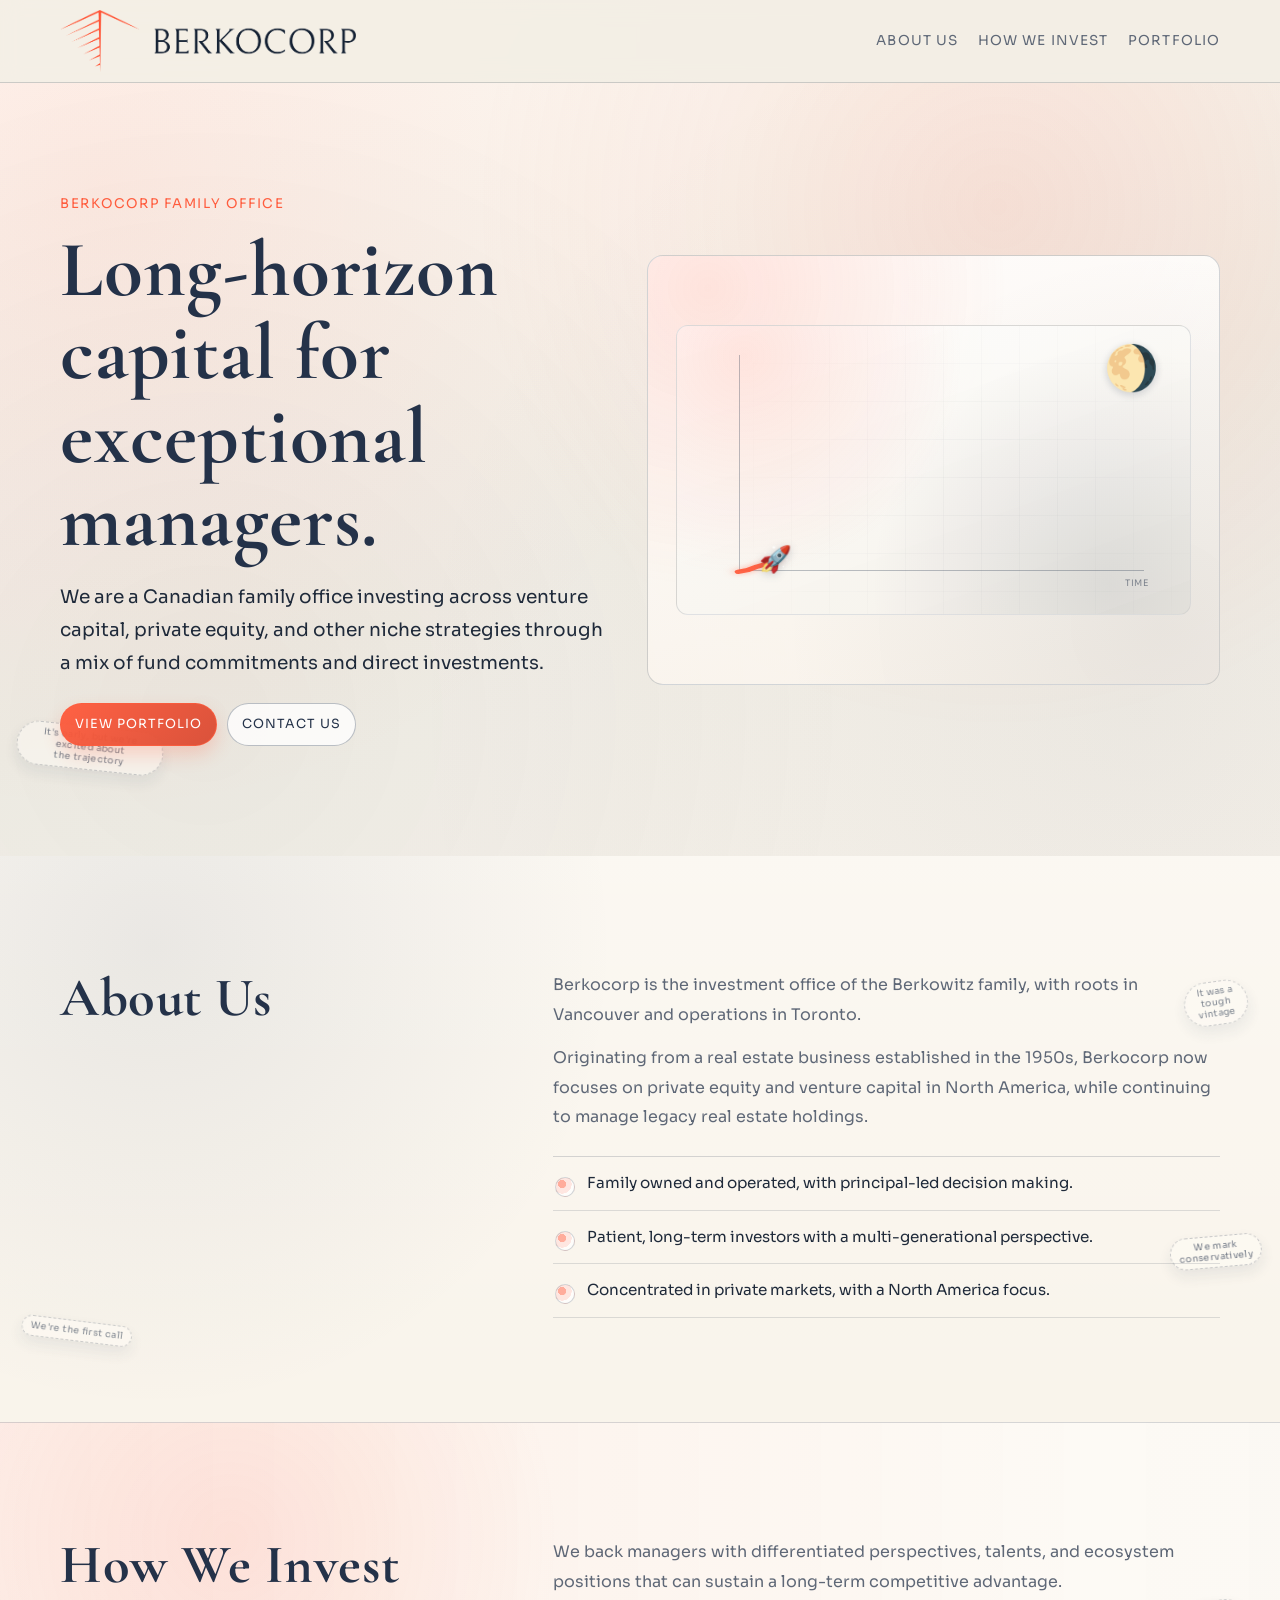
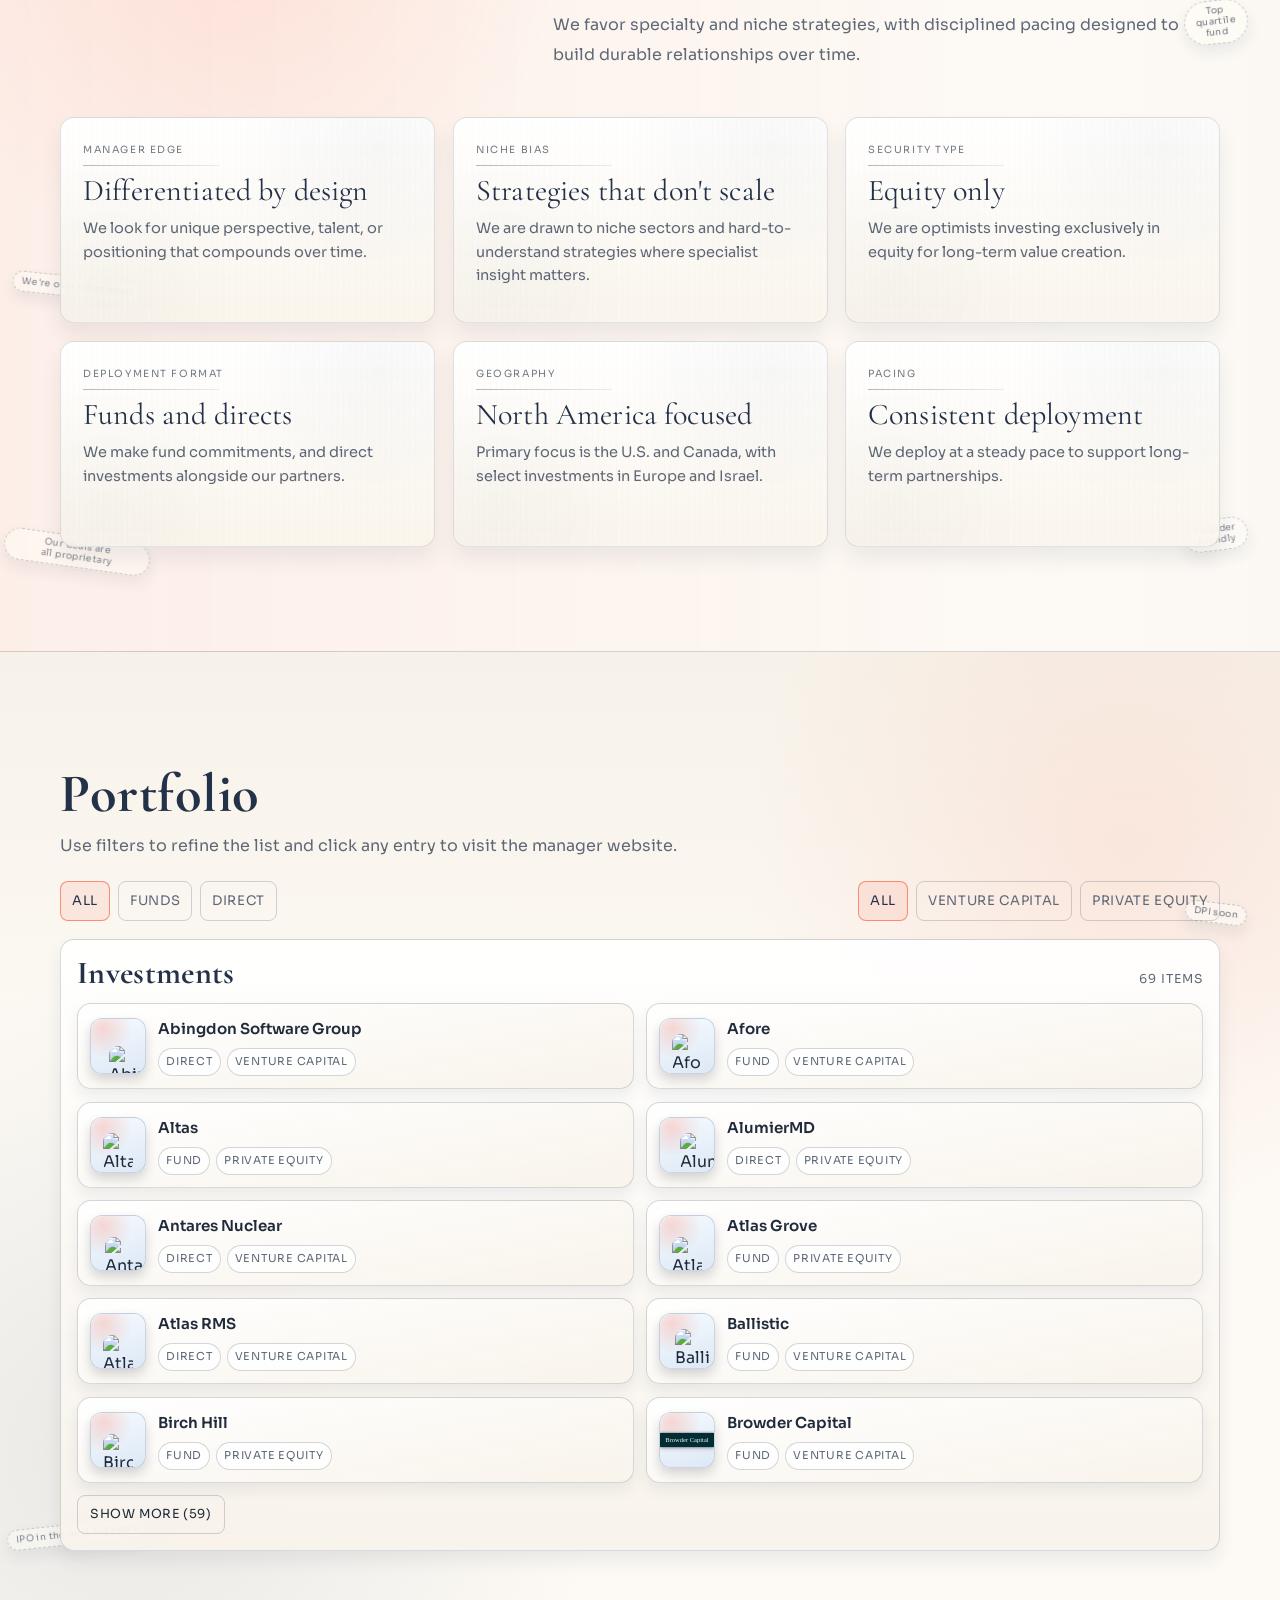
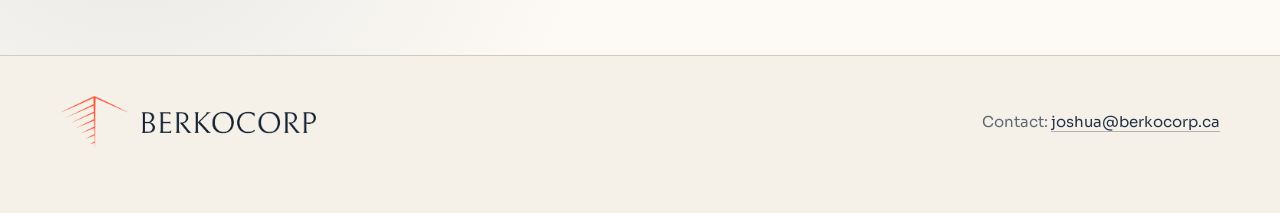
==== index.html @ c98a8b34 "Add files via upload" ====
<!doctype html>
<html lang="en">
  <head>
    <meta charset="UTF-8" />
    <meta name="viewport" content="width=device-width, initial-scale=1.0" />
    <title>Berkocorp | Family Office</title>
    <meta
      name="description"
      content="Berkocorp is a Canadian family office investing across venture capital, private equity, and other niche strategies through a mix of fund commitments and direct investments."
    />
    <link rel="icon" type="image/x-icon" href="./assets/brand/favicon.ico" />
    <link rel="shortcut icon" type="image/x-icon" href="./assets/brand/favicon.ico" />
    <link rel="preconnect" href="https://fonts.googleapis.com" />
    <link rel="preconnect" href="https://fonts.gstatic.com" crossorigin />
    <link
      href="https://fonts.googleapis.com/css2?family=Cormorant+Garamond:wght@500;600;700&family=Sora:wght@300;400;500;600&display=swap"
      rel="stylesheet"
    />
    <link rel="stylesheet" href="./styles.css?v=20260225d" />
  </head>
  <body>
    <header class="site-header">
      <div class="container nav-shell">
        <a class="header-logo-link" href="#top" aria-label="Berkocorp home">
          <img src="./assets/brand/transparent-logo-2.svg" alt="Berkocorp" class="header-logo" />
        </a>
        <nav class="site-nav" aria-label="Section navigation">
          <a href="#about">About Us</a>
          <a href="#invest">How We Invest</a>
          <a href="#portfolio">Portfolio</a>
        </nav>
      </div>
    </header>

    <main id="top">
      <section class="hero section-observe has-hover-labels">
        <div class="hero-background"></div>
        <div class="hover-label-cloud cloud-hero" aria-hidden="true">
          <span class="hover-label mobile-hide" style="--hl-x: 7%; --hl-y: 86%; --hl-r: 6deg; --hl-delay: -2.2s; --hl-dx: -6px; --hl-dy: 5px; --hl-dur: 9.7s; --hl-o: 0.84;">
            It's early, but we're excited about the trajectory
          </span>
        </div>
        <div class="container hero-layout">
          <div class="hero-copy">
            <p class="eyebrow">Berkocorp Family Office</p>
            <h1><span class="no-wrap">Long-horizon</span> capital for exceptional managers.</h1>
            <p class="hero-text">
              We are a Canadian family office investing across venture capital, private equity, and other niche
              strategies through a mix of fund commitments and direct investments.
            </p>
            <div class="hero-actions" aria-label="Primary actions">
              <a class="hero-action action-primary" href="#portfolio">View Portfolio</a>
              <a class="hero-action action-secondary" href="mailto:joshua@berkocorp.ca">Contact Us</a>
            </div>
          </div>
          <div class="hero-logo-frame" aria-hidden="true">
            <div class="moonshot-chart">
              <span class="chart-grid"></span>
              <span class="chart-axis axis-x"></span>
              <span class="chart-axis axis-y"></span>
              <span class="chart-axis-label axis-label-x">Time</span>
              <span class="chart-moon"></span>
              <svg class="chart-svg" viewBox="0 0 100 100" preserveAspectRatio="none">
                <polyline class="chart-polyline" points="12,85 52,58 82,26"></polyline>
              </svg>
              <span class="chart-rocket"></span>
            </div>
          </div>
        </div>
      </section>

      <section id="about" class="section-observe section-light has-hover-labels">
        <div class="hover-label-cloud cloud-about" aria-hidden="true">
          <span class="hover-label mobile-hide" style="--hl-x: 95%; --hl-y: 26%; --hl-r: -8deg; --hl-delay: -1.2s; --hl-dx: 7px; --hl-dy: -3px; --hl-dur: 10.9s; --hl-o: 0.82;">
            It was a tough vintage
          </span>
          <span class="hover-label is-accent" style="--hl-x: 95%; --hl-y: 70%; --hl-r: -5deg; --hl-delay: -2.8s; --hl-dx: -5px; --hl-dy: 6px; --hl-dur: 9.9s; --hl-o: 0.9;">
            We mark conservatively
          </span>
          <span class="hover-label mobile-hide" style="--hl-x: 6%; --hl-y: 84%; --hl-r: 7deg; --hl-delay: -1.9s; --hl-dx: 6px; --hl-dy: 5px; --hl-dur: 11.6s; --hl-o: 0.8;">
            We're the first call
          </span>
        </div>
        <div class="container section-grid">
          <h2>About Us</h2>
          <div class="section-copy">
            <p>
              Berkocorp is the investment office of the Berkowitz family, with roots in Vancouver and operations in
              Toronto.
            </p>
            <p>
              Originating from a real estate business established in the 1950s, Berkocorp now focuses on private
              equity and venture capital in North America, while continuing to manage legacy real estate holdings.
            </p>
            <ul class="about-highlights" aria-label="Berkocorp background highlights">
              <li>Family owned and operated, with principal-led decision making.</li>
              <li>Patient, long-term investors with a multi-generational perspective.</li>
              <li>Concentrated in private markets, with a North America focus.</li>
            </ul>
          </div>
        </div>
      </section>

      <section id="invest" class="section-observe section-band has-hover-labels">
        <div class="hover-label-cloud cloud-invest" aria-hidden="true">
          <span class="hover-label is-accent" style="--hl-x: 95%; --hl-y: 24%; --hl-r: -6deg; --hl-delay: -0.9s; --hl-dx: 4px; --hl-dy: -5px; --hl-dur: 10.3s; --hl-o: 0.9;">
            Top quartile fund
          </span>
          <span class="hover-label" style="--hl-x: 6%; --hl-y: 56%; --hl-r: 6deg; --hl-delay: -2.4s; --hl-dx: -8px; --hl-dy: 4px; --hl-dur: 9.4s; --hl-o: 0.83;">
            We're oversubscribed
          </span>
          <span class="hover-label mobile-hide" style="--hl-x: 95%; --hl-y: 86%; --hl-r: -7deg; --hl-delay: -1.4s; --hl-dx: 7px; --hl-dy: -4px; --hl-dur: 11.8s; --hl-o: 0.81;">
            Founder friendly
          </span>
          <span class="hover-label mobile-hide" style="--hl-x: 6%; --hl-y: 88%; --hl-r: 8deg; --hl-delay: -3.1s; --hl-dx: -6px; --hl-dy: 6px; --hl-dur: 10.8s; --hl-o: 0.79;">
            Our deals are all proprietary
          </span>
        </div>
        <div class="container section-grid">
          <h2>How We Invest</h2>
          <div class="section-copy">
            <p>
              We back managers with differentiated perspectives, talents, and ecosystem positions that can sustain a
              long-term competitive advantage.
            </p>
            <p>
              We favor specialty and niche strategies, with disciplined pacing designed to build durable
              relationships over time.
            </p>
          </div>
        </div>

        <div class="container invest-grid" aria-label="How we invest details">
          <article class="invest-card">
            <p class="item-label">Manager Edge</p>
            <p class="item-value">Differentiated by design</p>
            <p>We look for unique perspective, talent, or positioning that compounds over time.</p>
          </article>
          <article class="invest-card">
            <p class="item-label">Niche Bias</p>
            <p class="item-value">Strategies that don't scale</p>
            <p>We are drawn to niche sectors and hard-to-understand strategies where specialist insight matters.</p>
          </article>
          <article class="invest-card">
            <p class="item-label">Security Type</p>
            <p class="item-value">Equity only</p>
            <p>We are optimists investing exclusively in equity for long-term value creation.</p>
          </article>
          <article class="invest-card">
            <p class="item-label">Deployment Format</p>
            <p class="item-value">Funds and directs</p>
            <p>We make fund commitments, and direct investments alongside our partners.</p>
          </article>
          <article class="invest-card">
            <p class="item-label">Geography</p>
            <p class="item-value">North America focused</p>
            <p>Primary focus is the U.S. and Canada, with select investments in Europe and Israel.</p>
          </article>
          <article class="invest-card">
            <p class="item-label">Pacing</p>
            <p class="item-value">Consistent deployment</p>
            <p>We deploy at a steady pace to support long-term partnerships.</p>
          </article>
        </div>
      </section>

      <section id="portfolio" class="section-observe section-light has-hover-labels">
        <div class="hover-label-cloud cloud-portfolio" aria-hidden="true">
          <span class="hover-label is-accent" style="--hl-x: 95%; --hl-y: 26%; --hl-r: 7deg; --hl-delay: -1.7s; --hl-dx: -7px; --hl-dy: 3px; --hl-dur: 9.8s; --hl-o: 0.91;">
            DPI soon
          </span>
          <span class="hover-label mobile-hide" style="--hl-x: 6%; --hl-y: 88%; --hl-r: -6deg; --hl-delay: -0.6s; --hl-dx: 8px; --hl-dy: -5px; --hl-dur: 11.2s; --hl-o: 0.82;">
            IPO in the next 1-3 years
          </span>
        </div>
        <div class="container section-grid portfolio-intro">
          <h2>Portfolio</h2>
          <div class="section-copy">
            <p>Use filters to refine the list and click any entry to visit the manager website.</p>
          </div>
        </div>

        <div class="container filter-row" role="toolbar" aria-label="Portfolio filters">
          <div class="button-group" data-filter-group="kind">
            <button type="button" class="filter-button is-active" data-kind="all">All</button>
            <button type="button" class="filter-button" data-kind="fund">Funds</button>
            <button type="button" class="filter-button" data-kind="direct">Direct</button>
          </div>
          <div class="button-group" data-filter-group="label">
            <button type="button" class="filter-button is-active" data-label="all">ALL</button>
            <button type="button" class="filter-button" data-label="venture-capital">Venture Capital</button>
            <button type="button" class="filter-button" data-label="private-equity">Private Equity</button>
          </div>
        </div>

        <div class="container split-layout single-column">
          <section class="portfolio-column" aria-labelledby="funds-heading">
            <div class="column-head">
              <h3 id="funds-heading">Investments</h3>
              <span class="count" id="fund-count">0</span>
            </div>
            <div class="portfolio-grid" id="fund-grid"></div>
            <button type="button" class="show-more-button" id="fund-show-more" hidden>Show more</button>
          </section>
        </div>
      </section>
    </main>

    <footer class="site-footer section-observe">
      <div class="container footer-inner">
        <img src="./assets/brand/transparent-logo-2.svg" alt="Berkocorp" class="footer-logo" />
        <p>
          Contact: <a href="mailto:joshua@berkocorp.ca">joshua@berkocorp.ca</a>
        </p>
      </div>
    </footer>

    <template id="portfolio-card-template">
      <article class="portfolio-card">
        <div class="logo-shell" aria-hidden="true">
          <img class="card-logo" alt="" loading="lazy" decoding="async" />
          <div class="placeholder-logo"></div>
        </div>
        <div class="card-copy">
          <a class="card-title" target="_blank" rel="noreferrer noopener"></a>
          <div class="tag-row">
            <span class="tag kind-tag"></span>
            <span class="tag label-tag"></span>
          </div>
        </div>
      </article>
    </template>

    <script src="./script.js?v=20260225d"></script>
  </body>
</html>
---- styles.css ----
:root {
  --navy-900: #243249;
  --navy-800: #3a4a62;
  --ink-900: #1f2a3a;
  --ink-700: #5f6877;
  --paper-100: #f5f1e8;
  --paper-50: #fdfaf5;
  --line: rgba(36, 50, 73, 0.2);
  --accent: #ff5c3d;
  --accent-soft: rgba(255, 92, 61, 0.1);
  --panel: rgba(253, 250, 245, 0.96);
  --panel-strong: rgba(248, 243, 234, 0.96);
  --motion-duration-fast: 160ms;
  --motion-duration-base: 320ms;
  --motion-duration-slow: 520ms;
  --motion-ease-brand: cubic-bezier(0.2, 0.7, 0.2, 1);
  --motion-ease-soft: cubic-bezier(0.24, 0.58, 0.26, 1);
  --pointer-shift-x: 0px;
  --pointer-shift-y: 0px;
  --radius: 16px;
  --card-radius: 14px;
  --max-width: 1160px;
  --scroll-progress: 0;
}

* {
  box-sizing: border-box;
}

html,
body {
  margin: 0;
  padding: 0;
  max-width: 100%;
  overflow-x: clip;
}

@supports not (overflow: clip) {
  html,
  body {
    overflow-x: hidden;
  }
}

body {
  font-family: "Sora", sans-serif;
  color: var(--ink-900);
  background:
    linear-gradient(160deg, rgba(255, 92, 61, 0.06), rgba(255, 92, 61, 0) 35%),
    radial-gradient(circle at 90% 8%, rgba(36, 50, 73, 0.08), transparent 42%),
    var(--paper-100);
  line-height: 1.65;
}

body::before {
  content: "";
  position: fixed;
  top: 0;
  left: 0;
  width: 100%;
  height: 3px;
  background: linear-gradient(90deg, var(--accent), rgba(255, 92, 61, 0.35));
  transform-origin: left center;
  transform: scaleX(var(--scroll-progress));
  pointer-events: none;
  z-index: 180;
  display: none;
}

body::after {
  content: "";
  position: fixed;
  inset: 0;
  background:
    radial-gradient(circle at 50% 50%, transparent 30%, rgba(31, 42, 58, 0.06) 98%),
    linear-gradient(to bottom, rgba(36, 50, 73, 0.03), transparent 24%, transparent 80%, rgba(36, 50, 73, 0.04));
  opacity: calc(0.04 + var(--scroll-progress) * 0.05);
  pointer-events: none;
  z-index: 90;
  display: none;
}

.brand-cursor-glow {
  position: fixed;
  width: 340px;
  aspect-ratio: 1;
  border-radius: 50%;
  pointer-events: none;
  z-index: 89;
  opacity: 0;
  transform: translate3d(-999px, -999px, 0);
  background: radial-gradient(circle, rgba(255, 92, 61, 0.14), rgba(36, 50, 73, 0.03) 42%, transparent 72%);
  filter: blur(4px);
  mix-blend-mode: soft-light;
  transition: opacity var(--motion-duration-base) var(--motion-ease-soft);
}

body.brand-motion-system .brand-cursor-glow {
  opacity: 0.2;
}

img {
  max-width: 100%;
  display: block;
}

a {
  color: inherit;
}

.container {
  width: min(var(--max-width), 92vw);
  margin-inline: auto;
}

.site-header {
  position: sticky;
  top: 0;
  z-index: 100;
  border-bottom: 1px solid var(--line);
  backdrop-filter: blur(10px);
  background: rgba(245, 241, 232, 0.84);
}

.nav-shell {
  min-height: 82px;
  display: flex;
  align-items: center;
  justify-content: space-between;
  gap: 24px;
}

.header-logo-link {
  display: inline-flex;
  align-items: center;
  width: clamp(214px, 24vw, 296px);
  height: auto;
  aspect-ratio: 1335 / 278;
  overflow: hidden;
}

.header-logo {
  width: 100%;
  height: auto;
  display: block;
  object-fit: contain;
  object-position: left center;
}

.site-nav {
  display: flex;
  gap: 20px;
  flex-wrap: wrap;
}

.site-nav a {
  position: relative;
  text-decoration: none;
  color: var(--ink-700);
  font-size: 0.85rem;
  letter-spacing: 0.08em;
  text-transform: uppercase;
  transition: color var(--motion-duration-fast) var(--motion-ease-soft);
}

.site-nav a:hover {
  color: var(--ink-900);
}

.hero {
  --hero-bg-y: 0px;
  --hero-bg-s: 1;
  --hero-copy-y: 0px;
  --hero-copy-o: 1;
  --hero-logo-y: 0px;
  --hero-logo-r: 0deg;
  --hero-logo-s: 1;
  --chart-progress: 0;
  position: relative;
  isolation: isolate;
  overflow: hidden;
  color: var(--navy-900);
}

.hero-background {
  position: absolute;
  inset: 0;
  z-index: -1;
  background:
    radial-gradient(circle at 78% 16%, rgba(255, 92, 61, 0.12), transparent 44%),
    radial-gradient(circle at 16% 82%, rgba(36, 50, 73, 0.06), transparent 52%),
    linear-gradient(162deg, #fdfaf5, #f5f1e8 56%, #f9f4ec);
  transform: translate3d(
      calc(var(--pointer-shift-x) * 0.18),
      calc(var(--hero-bg-y) + var(--pointer-shift-y) * 0.24),
      0
    )
    scale(var(--hero-bg-s));
}

.hero-background::after {
  content: "";
  position: absolute;
  inset: -20%;
  background:
    radial-gradient(circle at 20% 24%, rgba(255, 92, 61, 0.1), transparent 38%),
    radial-gradient(circle at 78% 72%, rgba(36, 50, 73, 0.06), transparent 46%);
  animation: heroAmbientDrift 18s ease-in-out infinite alternate;
}

.hero-layout {
  min-height: min(84vh, 800px);
  display: grid;
  grid-template-columns: 1fr 1.04fr;
  gap: 36px;
  align-items: center;
  padding: clamp(56px, 9vw, 110px) 0;
  position: relative;
  z-index: 2;
}

.hero-copy {
  transform: translate3d(calc(var(--pointer-shift-x) * -0.06), var(--hero-copy-y), 0);
  opacity: var(--hero-copy-o);
  will-change: transform;
}

.eyebrow {
  margin: 0;
  color: var(--accent);
  font-size: 0.83rem;
  text-transform: uppercase;
  letter-spacing: 0.13em;
}

h1,
h2,
h3 {
  margin: 0;
  font-family: "Cormorant Garamond", serif;
  letter-spacing: 0.01em;
  line-height: 1.05;
}

.no-wrap {
  white-space: nowrap;
}

h1 {
  margin-top: 14px;
  font-size: clamp(2.6rem, 6.2vw, 5.3rem);
  max-width: 11.4ch;
}

.hero-text {
  margin-top: 18px;
  color: var(--ink-900);
  max-width: 52ch;
  font-size: clamp(1.02rem, 1.7vw, 1.16rem);
  line-height: 1.78;
}

.hero-actions {
  margin-top: 24px;
  display: flex;
  align-items: center;
  gap: 10px;
  flex-wrap: wrap;
}

.hover-label-cloud {
  position: absolute;
  inset: 0;
  pointer-events: none;
  z-index: 1;
}

.hover-label {
  --hl-r: 0deg;
  --hl-delay: 0s;
  --hl-dur: 10.4s;
  --hl-dx: 5px;
  --hl-dy: 4px;
  --hl-o: 0.84;
  position: absolute;
  left: var(--hl-x, 50%);
  top: var(--hl-y, 50%);
  transform: translate(-50%, -50%) rotate(var(--hl-r));
  transform-origin: center;
  max-width: min(21ch, 18vw);
  padding: 4px 8px;
  border-radius: 999px;
  border: 1px dashed rgba(36, 50, 73, 0.28);
  background: rgba(253, 250, 245, 0.64);
  color: rgba(36, 50, 73, 0.72);
  opacity: var(--hl-o);
  font-size: clamp(0.56rem, 0.72vw, 0.66rem);
  line-height: 1.22;
  letter-spacing: 0.04em;
  text-align: center;
  text-wrap: balance;
  box-shadow: 0 7px 14px rgba(36, 50, 73, 0.09);
  backdrop-filter: blur(3px);
  animation: hoverLabelFloat var(--hl-dur) ease-in-out infinite;
  animation-delay: var(--hl-delay);
}

.hover-label.is-accent {
  border-color: rgba(36, 50, 73, 0.28);
  background: rgba(253, 250, 245, 0.64);
  color: rgba(36, 50, 73, 0.72);
}

.has-hover-labels .section-grid {
  margin-top: 10px;
}

#invest.has-hover-labels .invest-grid {
  margin-top: 48px;
}

.hero-action {
  text-decoration: none;
  font-size: 0.79rem;
  text-transform: uppercase;
  letter-spacing: 0.08em;
  border-radius: 999px;
  padding: 10px 14px;
  border: 1px solid transparent;
  transition: transform var(--motion-duration-fast) var(--motion-ease-soft),
    border-color var(--motion-duration-fast) var(--motion-ease-soft),
    background var(--motion-duration-fast) var(--motion-ease-soft),
    color var(--motion-duration-fast) var(--motion-ease-soft),
    box-shadow var(--motion-duration-fast) var(--motion-ease-soft);
}

.hero-action:hover {
  transform: translateY(-1px);
}

.hero-action:focus-visible {
  outline: 2px solid rgba(255, 92, 61, 0.66);
  outline-offset: 2px;
}

.hero-action.action-primary {
  color: #fff;
  border-color: rgba(255, 92, 61, 0.74);
  background: linear-gradient(135deg, rgba(255, 92, 61, 0.96), rgba(216, 76, 52, 0.96));
  box-shadow: 0 9px 18px rgba(255, 92, 61, 0.22);
}

.hero-action.action-primary:hover {
  box-shadow: 0 12px 20px rgba(255, 92, 61, 0.26);
}

.hero-action.action-secondary {
  color: var(--navy-900);
  border-color: rgba(36, 50, 73, 0.3);
  background: rgba(255, 255, 255, 0.78);
}

.hero-action.action-secondary:hover {
  border-color: rgba(36, 50, 73, 0.45);
  background: rgba(255, 255, 255, 0.92);
}

.hero-logo-frame {
  position: relative;
  border: 1px solid var(--line);
  background: linear-gradient(170deg, rgba(255, 255, 255, 0.9), rgba(249, 243, 234, 0.9));
  border-radius: var(--radius);
  min-height: clamp(280px, 38vw, 430px);
  display: grid;
  place-items: center;
  padding: clamp(14px, 2.8vw, 28px);
  overflow: hidden;
  transform: translate3d(
      calc(var(--pointer-shift-x) * -0.2),
      calc(var(--hero-logo-y) + var(--pointer-shift-y) * -0.2),
      0
    )
    rotate(var(--hero-logo-r))
    scale(var(--hero-logo-s));
  will-change: transform;
}

.hero-logo-frame::before {
  content: "";
  position: absolute;
  inset: -26%;
  background:
    radial-gradient(circle at 24% 22%, rgba(255, 92, 61, 0.16), transparent 36%),
    radial-gradient(circle at 76% 74%, rgba(36, 50, 73, 0.08), transparent 46%);
  animation: heroAmbientDrift 16s ease-in-out infinite alternate;
}

.moonshot-chart {
  --rocket-x: 82%;
  --rocket-y: 26%;
  --rocket-r: -36deg;
  position: relative;
  width: min(560px, 100%);
  aspect-ratio: 16 / 9;
  border-radius: 12px;
  border: 1px solid rgba(36, 50, 73, 0.14);
  background: linear-gradient(160deg, rgba(255, 255, 255, 0.85), rgba(244, 240, 232, 0.88));
  overflow: hidden;
  isolation: isolate;
}

.moonshot-chart::before {
  content: "";
  position: absolute;
  inset: -16%;
  background:
    radial-gradient(circle at 22% 20%, rgba(255, 92, 61, 0.14), transparent 36%),
    radial-gradient(circle at 76% 80%, rgba(36, 50, 73, 0.12), transparent 40%);
  animation: heroAmbientDrift 18s ease-in-out infinite alternate;
  z-index: -1;
}

.chart-grid {
  position: absolute;
  inset: 0;
  background:
    linear-gradient(90deg, rgba(36, 50, 73, 0.08) 1px, transparent 1px),
    linear-gradient(0deg, rgba(36, 50, 73, 0.08) 1px, transparent 1px);
  background-size: 38px 38px;
  opacity: 0.44;
  mask-image: radial-gradient(circle at 58% 58%, black, transparent 86%);
}

.chart-axis {
  position: absolute;
  background: rgba(36, 50, 73, 0.3);
}

.chart-axis.axis-x {
  left: 12%;
  right: 9%;
  bottom: 15%;
  height: 1px;
}

.chart-axis.axis-y {
  left: 12%;
  top: 10%;
  bottom: 15%;
  width: 1px;
}

.chart-axis-label {
  position: absolute;
  color: rgba(36, 50, 73, 0.52);
  font-size: 0.56rem;
  letter-spacing: 0.09em;
  text-transform: uppercase;
}

.chart-axis-label.axis-label-x {
  right: 8%;
  bottom: 8%;
}

.chart-moon {
  position: absolute;
  top: 6%;
  right: 6%;
  font-size: clamp(30px, 6.8vw, 44px);
  line-height: 1;
  opacity: 0.95;
  transform: translateY(calc((1 - var(--chart-progress)) * 3px));
  filter: drop-shadow(0 2px 4px rgba(36, 50, 73, 0.22));
}

.chart-moon::before {
  content: "🌖";
}

.chart-svg {
  position: absolute;
  inset: 0;
  width: 100%;
  height: 100%;
  pointer-events: none;
  overflow: visible;
}

.chart-polyline {
  fill: none;
  stroke: rgba(255, 92, 61, 0.94);
  stroke-width: 1.5;
  stroke-linecap: round;
  stroke-linejoin: round;
  filter: drop-shadow(0 0 1px rgba(255, 92, 61, 0.5));
}

.chart-rocket {
  position: absolute;
  left: var(--rocket-x);
  top: var(--rocket-y);
  font-size: clamp(19px, 3.7vw, 26px);
  line-height: 1;
  transform: translate(-50%, -50%) rotate(var(--rocket-r));
  filter: drop-shadow(0 2px 4px rgba(36, 50, 73, 0.24));
}

.chart-rocket::before {
  content: "🚀";
}

.prism-lattice {
  position: relative;
  width: min(432px, 96%);
  aspect-ratio: 16 / 10;
  border-radius: 12px;
  border: 1px solid rgba(36, 50, 73, 0.14);
  background: linear-gradient(160deg, rgba(255, 255, 255, 0.84), rgba(245, 241, 232, 0.86));
  overflow: hidden;
  isolation: isolate;
}

.prism-lattice::before {
  content: "";
  position: absolute;
  inset: -20%;
  background:
    radial-gradient(circle at 34% 20%, rgba(255, 92, 61, 0.15), transparent 36%),
    radial-gradient(circle at 66% 80%, rgba(36, 50, 73, 0.13), transparent 42%);
  animation: prismLatticeHaze 16s ease-in-out infinite alternate;
  z-index: -2;
}

.prism-mesh {
  position: absolute;
  inset: 0;
  background:
    linear-gradient(90deg, rgba(36, 50, 73, 0.08) 1px, transparent 1px),
    linear-gradient(0deg, rgba(36, 50, 73, 0.08) 1px, transparent 1px);
  background-size: 64px 64px;
  opacity: 0.42;
  transform: perspective(900px) rotateX(64deg) translateY(42%);
  transform-origin: center bottom;
}

.prism-beam {
  position: absolute;
  width: 170%;
  height: 30%;
  left: -36%;
  border-radius: 999px;
  filter: blur(0.3px);
  mix-blend-mode: multiply;
}

.prism-beam.beam-a {
  top: 18%;
  background: linear-gradient(95deg, rgba(36, 50, 73, 0.22), rgba(255, 92, 61, 0.21), rgba(36, 50, 73, 0.06));
  animation: prismBeamSweepA 12s ease-in-out infinite;
}

.prism-beam.beam-b {
  top: 44%;
  background: linear-gradient(100deg, rgba(255, 92, 61, 0.2), rgba(36, 50, 73, 0.2), rgba(255, 255, 255, 0.02));
  animation: prismBeamSweepB 15s ease-in-out infinite;
}

.prism-beam.beam-c {
  top: 68%;
  background: linear-gradient(102deg, rgba(36, 50, 73, 0.24), rgba(255, 92, 61, 0.16), rgba(36, 50, 73, 0.08));
  animation: prismBeamSweepC 18s ease-in-out infinite;
}

.prism-node {
  position: absolute;
  width: var(--size);
  aspect-ratio: 1;
  left: var(--x);
  top: var(--y);
  transform: rotate(45deg);
  border: 1px solid rgba(36, 50, 73, 0.16);
  background: linear-gradient(140deg, var(--c1), var(--c2));
  box-shadow: 0 14px 22px rgba(36, 50, 73, 0.12);
  animation: prismDrift var(--dur) var(--delay) ease-in-out infinite;
}

.prism-node::before {
  content: "";
  position: absolute;
  inset: 18%;
  border: 1px solid rgba(255, 255, 255, 0.4);
}

.prism-node.p1 {
  --size: 62px;
  --x: 10%;
  --y: 18%;
  --c1: rgba(255, 92, 61, 0.24);
  --c2: rgba(255, 255, 255, 0.06);
  --dur: 8.6s;
  --delay: -1.1s;
  --dx: 9px;
  --dy: -7px;
}

.prism-node.p2 {
  --size: 44px;
  --x: 23%;
  --y: 36%;
  --c1: rgba(36, 50, 73, 0.22);
  --c2: rgba(255, 255, 255, 0.05);
  --dur: 9.8s;
  --delay: -2.6s;
  --dx: -8px;
  --dy: 6px;
}

.prism-node.p3 {
  --size: 74px;
  --x: 36%;
  --y: 16%;
  --c1: rgba(255, 92, 61, 0.18);
  --c2: rgba(36, 50, 73, 0.08);
  --dur: 7.9s;
  --delay: -0.6s;
  --dx: 10px;
  --dy: 8px;
}

.prism-node.p4 {
  --size: 48px;
  --x: 49%;
  --y: 42%;
  --c1: rgba(36, 50, 73, 0.24);
  --c2: rgba(255, 92, 61, 0.08);
  --dur: 10.4s;
  --delay: -3.2s;
  --dx: -9px;
  --dy: -8px;
}

.prism-node.p5 {
  --size: 56px;
  --x: 62%;
  --y: 26%;
  --c1: rgba(255, 92, 61, 0.22);
  --c2: rgba(255, 255, 255, 0.07);
  --dur: 8.2s;
  --delay: -1.7s;
  --dx: 8px;
  --dy: 7px;
}

.prism-node.p6 {
  --size: 68px;
  --x: 74%;
  --y: 12%;
  --c1: rgba(36, 50, 73, 0.2);
  --c2: rgba(255, 92, 61, 0.1);
  --dur: 11s;
  --delay: -2.3s;
  --dx: -11px;
  --dy: 8px;
}

.prism-node.p7 {
  --size: 52px;
  --x: 16%;
  --y: 64%;
  --c1: rgba(36, 50, 73, 0.2);
  --c2: rgba(255, 255, 255, 0.05);
  --dur: 9.3s;
  --delay: -2.2s;
  --dx: 7px;
  --dy: -6px;
}

.prism-node.p8 {
  --size: 72px;
  --x: 32%;
  --y: 68%;
  --c1: rgba(255, 92, 61, 0.2);
  --c2: rgba(36, 50, 73, 0.09);
  --dur: 8.4s;
  --delay: -0.9s;
  --dx: -10px;
  --dy: 9px;
}

.prism-node.p9 {
  --size: 46px;
  --x: 51%;
  --y: 70%;
  --c1: rgba(36, 50, 73, 0.23);
  --c2: rgba(255, 255, 255, 0.06);
  --dur: 10.2s;
  --delay: -3.1s;
  --dx: 8px;
  --dy: 8px;
}

.prism-node.p10 {
  --size: 62px;
  --x: 68%;
  --y: 62%;
  --c1: rgba(255, 92, 61, 0.24);
  --c2: rgba(255, 255, 255, 0.06);
  --dur: 8.8s;
  --delay: -1.4s;
  --dx: -8px;
  --dy: -9px;
}

.prism-node.p11 {
  --size: 50px;
  --x: 82%;
  --y: 50%;
  --c1: rgba(36, 50, 73, 0.2);
  --c2: rgba(255, 92, 61, 0.08);
  --dur: 9.7s;
  --delay: -2.8s;
  --dx: 10px;
  --dy: 6px;
}

.section-light,
.section-band {
  padding: clamp(62px, 9vw, 104px) 0;
}

.section-light {
  background: var(--paper-50);
}

#about.section-light {
  background:
    radial-gradient(circle at 12% 16%, rgba(36, 50, 73, 0.08), transparent 38%),
    linear-gradient(180deg, rgba(255, 255, 255, 0.34), rgba(255, 255, 255, 0)),
    #f9f4eb;
}

#portfolio.section-light {
  background:
    radial-gradient(circle at 88% 20%, rgba(255, 92, 61, 0.1), transparent 28%),
    radial-gradient(circle at 10% 80%, rgba(36, 50, 73, 0.09), transparent 34%),
    linear-gradient(180deg, #f7f2e9, #fdfaf5 45%);
}

.section-band {
  border-block: 1px solid rgba(36, 50, 73, 0.18);
  background:
    radial-gradient(circle at 18% 14%, rgba(255, 92, 61, 0.11), transparent 26%),
    linear-gradient(to right, rgba(255, 92, 61, 0.07), transparent 45%, rgba(36, 50, 73, 0.05)),
    var(--paper-50);
  background-size: auto, 190% 100%, auto;
  animation: bandDrift 16s ease-in-out infinite;
}

.section-grid {
  display: grid;
  grid-template-columns: 0.82fr 1.18fr;
  gap: 30px;
  align-items: start;
  position: relative;
  z-index: 2;
}

h2 {
  font-size: clamp(2rem, 5vw, 3.4rem);
  color: var(--navy-900);
}

.section-copy p {
  margin: 0;
  color: var(--ink-700);
  max-width: 65ch;
  font-size: 1rem;
  line-height: 1.85;
}

.section-copy p + p {
  margin-top: 14px;
}

.portfolio-intro {
  grid-template-columns: 1fr;
  gap: 8px;
}

.portfolio-intro .section-copy p {
  max-width: 72ch;
}

.about-highlights {
  margin: 24px 0 0;
  padding: 0;
  list-style: none;
  display: grid;
  gap: 0;
  border-top: 1px solid rgba(36, 50, 73, 0.18);
}

.about-highlights li {
  position: relative;
  padding: 14px 0 14px 34px;
  border-bottom: 1px solid rgba(36, 50, 73, 0.14);
  background: transparent;
  color: var(--ink-900);
  font-size: 0.95rem;
  line-height: 1.62;
}

.about-highlights li::before {
  content: "";
  position: absolute;
  left: 2px;
  top: 20px;
  width: 18px;
  height: 18px;
  border-radius: 50%;
  border: 1px solid rgba(36, 50, 73, 0.2);
  background:
    radial-gradient(circle at 34% 34%, rgba(255, 92, 61, 0.5) 0 24%, rgba(255, 92, 61, 0.14) 25% 56%, transparent 57%),
    rgba(255, 255, 255, 0.76);
}

.invest-grid {
  margin-top: 34px;
  display: grid;
  grid-template-columns: repeat(3, minmax(0, 1fr));
  gap: 18px;
  position: relative;
  z-index: 2;
}

.invest-grid article {
  padding: 24px 22px 20px;
  border: 1px solid rgba(36, 50, 73, 0.14);
  border-radius: var(--card-radius);
  background: linear-gradient(180deg, rgba(255, 255, 255, 0.98), rgba(250, 245, 236, 0.95));
  box-shadow:
    0 12px 20px rgba(36, 50, 73, 0.08),
    inset 0 1px 0 rgba(255, 255, 255, 0.9);
  position: relative;
  overflow: hidden;
  display: grid;
  align-content: start;
  justify-items: start;
  text-align: left;
  gap: 10px;
  min-height: 206px;
  transition: transform var(--motion-duration-fast) var(--motion-ease-soft),
    border-color var(--motion-duration-fast) var(--motion-ease-soft),
    box-shadow var(--motion-duration-fast) var(--motion-ease-soft),
    background var(--motion-duration-fast) var(--motion-ease-soft);
  will-change: transform;
}

.invest-grid article::after {
  content: "";
  position: absolute;
  inset: 0;
  background:
    radial-gradient(circle at 85% 14%, rgba(36, 50, 73, 0.05), transparent 42%),
    radial-gradient(circle at 12% 84%, rgba(36, 50, 73, 0.04), transparent 38%),
    repeating-linear-gradient(90deg, rgba(36, 50, 73, 0.015) 0 1px, transparent 1px 6px);
  opacity: 0.62;
  transition: opacity 360ms ease;
}

.invest-grid article:hover {
  transform: translateY(-3px);
  border-color: rgba(36, 50, 73, 0.26);
  background: linear-gradient(180deg, rgba(255, 255, 255, 1), rgba(251, 246, 237, 0.98));
  box-shadow:
    0 16px 24px rgba(36, 50, 73, 0.12),
    inset 0 1px 0 rgba(255, 255, 255, 0.92);
}

.invest-grid article:hover::after {
  opacity: 0.78;
}

.item-label {
  margin: 0;
  align-self: start;
  padding: 0;
  border: 0;
  background: transparent;
  font-size: 0.62rem;
  text-transform: uppercase;
  letter-spacing: 0.16em;
  color: rgba(31, 42, 58, 0.62);
}

.item-label::after {
  content: "";
  display: block;
  width: clamp(136px, 62%, 220px);
  height: 1px;
  margin-top: 7px;
  background: linear-gradient(90deg, rgba(36, 50, 73, 0.34), rgba(36, 50, 73, 0.08));
  transition: background var(--motion-duration-fast) var(--motion-ease-soft);
}

.invest-grid article:hover .item-label::after {
  background: linear-gradient(90deg, rgba(255, 92, 61, 0.92), rgba(255, 92, 61, 0.18));
}

.invest-card .item-value {
  margin: 0;
  color: var(--navy-900);
  font-family: "Cormorant Garamond", serif;
  font-size: clamp(1.52rem, 2.35vw, 1.96rem);
  line-height: 1.02;
  letter-spacing: 0.005em;
  width: 100%;
  text-align: left;
}

.invest-grid article p:last-child {
  margin: 0;
  color: var(--ink-700);
  line-height: 1.62;
  font-size: 0.91rem;
  width: 100%;
  text-align: left;
}

.filter-row {
  margin-top: 20px;
  display: flex;
  justify-content: space-between;
  align-items: center;
  gap: 12px;
  flex-wrap: wrap;
  position: relative;
  z-index: 2;
}

.button-group {
  display: flex;
  gap: 8px;
  flex-wrap: wrap;
}

.filter-button {
  border: 1px solid var(--line);
  background: transparent;
  color: var(--ink-700);
  font: inherit;
  font-size: 0.82rem;
  text-transform: uppercase;
  letter-spacing: 0.05em;
  padding: 8px 11px;
  border-radius: 8px;
  cursor: pointer;
  transition: border-color var(--motion-duration-fast) var(--motion-ease-soft),
    color var(--motion-duration-fast) var(--motion-ease-soft),
    background var(--motion-duration-fast) var(--motion-ease-soft),
    transform var(--motion-duration-fast) var(--motion-ease-soft),
    box-shadow var(--motion-duration-fast) var(--motion-ease-soft);
  will-change: transform;
}

.filter-button:hover {
  border-color: rgba(36, 50, 73, 0.38);
  color: var(--navy-900);
  transform: translateY(-1px);
  box-shadow: 0 8px 14px rgba(36, 50, 73, 0.1);
}

.filter-button.is-active {
  border-color: rgba(255, 92, 61, 0.66);
  background: var(--accent-soft);
  color: var(--navy-900);
}

.split-layout {
  margin-top: 18px;
  display: grid;
  grid-template-columns: repeat(2, minmax(0, 1fr));
  gap: 18px;
  position: relative;
  z-index: 2;
}

.split-layout.single-column {
  grid-template-columns: minmax(0, 1fr);
}

.portfolio-column {
  border: 1px solid rgba(36, 50, 73, 0.18);
  border-radius: var(--card-radius);
  background: linear-gradient(180deg, rgba(255, 255, 255, 0.92), rgba(248, 243, 235, 0.95));
  box-shadow: 0 10px 18px rgba(36, 50, 73, 0.08);
  padding: 16px;
}

.column-head {
  display: flex;
  justify-content: space-between;
  align-items: baseline;
  gap: 12px;
  margin-bottom: 14px;
}

h3 {
  font-size: clamp(1.45rem, 2.8vw, 2rem);
  color: var(--navy-900);
}

.count {
  font-size: 0.77rem;
  letter-spacing: 0.08em;
  text-transform: uppercase;
  color: var(--ink-700);
}

.portfolio-grid {
  display: grid;
  gap: 10px;
  grid-template-columns: minmax(0, 1fr);
}

.show-more-button {
  margin-top: 12px;
  border: 1px solid var(--line);
  background: transparent;
  color: var(--ink-900);
  font: inherit;
  font-size: 0.78rem;
  text-transform: uppercase;
  letter-spacing: 0.05em;
  padding: 8px 12px;
  border-radius: 8px;
  cursor: pointer;
  transition: border-color var(--motion-duration-fast) var(--motion-ease-soft),
    transform var(--motion-duration-fast) var(--motion-ease-soft),
    box-shadow var(--motion-duration-fast) var(--motion-ease-soft);
  will-change: transform;
}

.show-more-button:hover {
  border-color: rgba(255, 92, 61, 0.66);
  transform: translateY(-1px);
  box-shadow: 0 8px 14px rgba(36, 50, 73, 0.1);
}

.empty-message {
  margin: 0;
  padding: 14px 10px;
  border: 1px dashed var(--line);
  border-radius: 10px;
  color: var(--ink-700);
  font-size: 0.9rem;
  background: rgba(255, 255, 255, 0.7);
}

.portfolio-card {
  border: 1px solid rgba(36, 50, 73, 0.18);
  border-radius: var(--card-radius);
  padding: 12px;
  display: grid;
  grid-template-columns: 56px 1fr;
  gap: 12px;
  align-items: center;
  background: linear-gradient(170deg, rgba(255, 255, 255, 0.98), rgba(248, 243, 234, 0.95));
  box-shadow: 0 7px 14px rgba(36, 50, 73, 0.08);
  transition: transform var(--motion-duration-fast) var(--motion-ease-soft),
    border-color var(--motion-duration-fast) var(--motion-ease-soft),
    box-shadow var(--motion-duration-fast) var(--motion-ease-soft);
  will-change: transform;
}

.portfolio-card:hover {
  transform: translateY(-4px);
  border-color: rgba(255, 92, 61, 0.58);
  box-shadow: 0 14px 24px rgba(36, 50, 73, 0.16);
}

.portfolio-card.has-wordmark-logo {
  grid-template-columns: 56px 1fr;
}

.logo-shell {
  width: 56px;
  height: 56px;
  border-radius: 12px;
  border: 1px solid rgba(149, 168, 192, 0.46);
  background:
    radial-gradient(circle at 22% 18%, rgba(255, 255, 255, 0.96), rgba(244, 249, 255, 0.94) 48%, rgba(223, 234, 247, 0.92) 100%),
    linear-gradient(160deg, #f6faff, #e1ebf7);
  position: relative;
  overflow: hidden;
  display: grid;
  place-items: center;
  box-shadow: inset 0 1px 0 rgba(255, 255, 255, 0.82), 0 6px 12px rgba(2, 8, 16, 0.16);
}

.logo-shell::before {
  content: "";
  position: absolute;
  inset: 5px;
  border-radius: 9px;
  border: 1px solid rgba(255, 255, 255, 0.25);
  background: linear-gradient(180deg, rgba(255, 255, 255, 0.07), transparent 45%);
  pointer-events: none;
}

.card-logo {
  width: 84%;
  height: 84%;
  object-fit: contain;
  object-position: center;
  position: relative;
  z-index: 2;
  filter:
    drop-shadow(0 0 0.8px rgba(0, 0, 0, 0.5))
    drop-shadow(0 1px 2px rgba(0, 0, 0, 0.26))
    drop-shadow(0 0 1px rgba(255, 255, 255, 0.3));
}

.card-logo.is-favicon {
  width: 56%;
  height: 56%;
  border-radius: 9px;
  filter: none;
}

.card-logo.is-trimmed {
  width: 106%;
  height: 106%;
  object-fit: cover;
}

.portfolio-card.has-wordmark-logo .logo-shell {
  width: 56px;
  height: 56px;
}

.card-logo.is-wordmark {
  width: 100%;
  height: 100%;
  object-fit: contain;
}

.placeholder-logo {
  position: absolute;
  inset: 0;
  border-radius: inherit;
  display: grid;
  place-items: center;
  color: #31455f;
  font-size: 0.66rem;
  letter-spacing: 0.08em;
  font-weight: 600;
  text-transform: uppercase;
  z-index: 1;
  background:
    radial-gradient(circle at 22% 18%, rgba(255, 92, 61, 0.22), transparent 48%),
    linear-gradient(160deg, #f6fbff, #dde8f5);
}

.card-title {
  font-size: 0.94rem;
  color: var(--ink-900);
  text-decoration: none;
  line-height: 1.3;
  font-weight: 600;
}

.card-title:hover {
  color: var(--accent);
}

.tag-row {
  margin-top: 6px;
  display: flex;
  gap: 6px;
  flex-wrap: wrap;
}

.tag {
  border: 1px solid var(--line);
  border-radius: 999px;
  padding: 4px 7px;
  color: #5e6878;
  background: rgba(255, 255, 255, 0.86);
  font-size: 0.68rem;
  letter-spacing: 0.07em;
  text-transform: uppercase;
}

.site-footer {
  border-top: 1px solid var(--line);
  padding: 40px 0 64px;
  background: rgba(245, 241, 232, 0.76);
}

.footer-inner {
  display: flex;
  align-items: center;
  justify-content: space-between;
  gap: 16px;
  flex-wrap: wrap;
}

.footer-logo {
  width: clamp(186px, 20vw, 258px);
  height: auto;
  aspect-ratio: 1335 / 278;
  display: block;
  object-fit: contain;
  object-position: left center;
  overflow: hidden;
}

.site-footer p {
  margin: 0;
  color: var(--ink-700);
  font-size: 0.94rem;
}

.site-footer a {
  color: var(--navy-900);
  text-decoration: none;
  border-bottom: 1px solid rgba(36, 50, 73, 0.32);
}

.section-observe {
  --section-scroll-y: 0px;
  --section-scroll-opacity: 0.62;
  --section-focus: 0.7;
  position: relative;
  opacity: 1;
  transform: translateY(0);
  overflow-x: clip;
}

.section-observe:not(.hero):not(.site-footer)::before {
  content: "";
  position: absolute;
  width: min(48vw, 540px);
  aspect-ratio: 1;
  top: -28%;
  right: -18%;
  border-radius: 50%;
  background: radial-gradient(circle, rgba(255, 92, 61, 0.11), transparent 66%);
  opacity: calc(var(--section-scroll-opacity) * 0.34);
  transform: translate3d(0, calc(var(--section-scroll-y) * -1.4), 0);
  pointer-events: none;
  z-index: -1;
  display: none;
}

.section-observe:not(.hero):not(.site-footer) > .section-grid {
  position: relative;
}

.section-observe:not(.site-footer) .section-grid,
.section-observe:not(.site-footer) .invest-grid,
.section-observe:not(.site-footer) .filter-row,
.section-observe:not(.site-footer) .split-layout {
  transform: none;
  opacity: 1;
  will-change: auto;
}

.section-observe:not(.site-footer) .invest-grid {
  transform: none;
}

.section-observe:not(.site-footer) .split-layout {
  transform: none;
}

.js-enabled .section-observe {
  opacity: 0;
  transform: translateY(16px);
  transition: opacity 420ms ease, transform 420ms ease;
}

.js-enabled .section-observe.is-visible {
  opacity: 1;
  transform: translateY(0);
}

.js-enabled .hero .hero-copy > * {
  opacity: 0;
  transform: translateY(18px);
  transition: opacity 520ms ease, transform 520ms ease;
  transition-delay: calc(var(--reveal-order, 1) * 90ms + 160ms);
}

.js-enabled .hero.is-visible .hero-copy > * {
  opacity: 1;
  transform: translateY(0);
}

.js-enabled .section-observe .section-grid > *,
.js-enabled .section-observe .invest-grid article,
.js-enabled .section-observe .filter-row .filter-button,
.js-enabled .section-observe .portfolio-column,
.js-enabled .section-observe .footer-inner > * {
  opacity: 0;
  transform: translateY(16px);
  transition: opacity 460ms ease, transform 460ms ease;
  transition-delay: calc(var(--reveal-order, 1) * 65ms);
}

.js-enabled .section-observe.is-visible .section-grid > *,
.js-enabled .section-observe.is-visible .invest-grid article,
.js-enabled .section-observe.is-visible .filter-row .filter-button,
.js-enabled .section-observe.is-visible .portfolio-column,
.js-enabled .section-observe.is-visible .footer-inner > * {
  opacity: 1;
  transform: translateY(0);
}

.js-enabled .portfolio-card {
  opacity: 0;
  animation: cardEnter 520ms cubic-bezier(0.2, 0.7, 0.2, 1) forwards;
  animation-delay: calc(var(--card-index, 0) * 50ms);
}

@keyframes heroAmbientDrift {
  from {
    transform: translate3d(-3%, -2%, 0) scale(1);
  }
  to {
    transform: translate3d(3%, 3%, 0) scale(1.05);
  }
}

@keyframes prismDrift {
  0%,
  100% {
    transform: translate3d(0, 0, 0) rotate(45deg) scale(1);
  }
  50% {
    transform: translate3d(var(--dx), var(--dy), 0) rotate(45deg) scale(1.05);
  }
}

@keyframes prismBeamSweepA {
  0%,
  100% {
    transform: translate3d(0, 0, 0) rotate(-10deg);
  }
  50% {
    transform: translate3d(4%, -2%, 0) rotate(-6deg);
  }
}

@keyframes prismBeamSweepB {
  0%,
  100% {
    transform: translate3d(0, 0, 0) rotate(8deg);
  }
  50% {
    transform: translate3d(-5%, 3%, 0) rotate(4deg);
  }
}

@keyframes prismBeamSweepC {
  0%,
  100% {
    transform: translate3d(0, 0, 0) rotate(-6deg);
  }
  50% {
    transform: translate3d(6%, -2%, 0) rotate(-3deg);
  }
}

@keyframes prismLatticeHaze {
  to {
    transform: translate3d(2%, -2%, 0) scale(1.05);
  }
}

@keyframes bandDrift {
  0%,
  100% {
    background-position: 0% 0%, 0 0;
  }
  50% {
    background-position: 100% 0%, 0 0;
  }
}

@keyframes cardEnter {
  from {
    opacity: 0;
    transform: translateY(16px);
  }
  to {
    opacity: 1;
    transform: translateY(0);
  }
}

@keyframes hoverLabelFloat {
  0%,
  100% {
    transform: translate(-50%, -50%) rotate(var(--hl-r)) translate3d(0, 0, 0);
  }
  30% {
    transform: translate(-50%, -50%) rotate(calc(var(--hl-r) + 0.9deg))
      translate3d(calc(var(--hl-dx) * 0.7), calc(var(--hl-dy) * -0.5), 0);
  }
  55% {
    transform: translate(-50%, -50%) rotate(calc(var(--hl-r) - 0.6deg))
      translate3d(calc(var(--hl-dx) * -0.45), calc(var(--hl-dy) * 0.85), 0);
  }
  78% {
    transform: translate(-50%, -50%) rotate(calc(var(--hl-r) + 0.4deg))
      translate3d(calc(var(--hl-dx) * 0.35), calc(var(--hl-dy) * 0.25), 0);
  }
}

@media (prefers-reduced-motion: reduce) {
  *,
  *::before,
  *::after {
    animation-duration: 0.01ms !important;
    animation-iteration-count: 1 !important;
    transition-duration: 0.01ms !important;
  }

  .hover-label {
    transform: translate(-50%, -50%) rotate(var(--hl-r)) !important;
  }

  .js-enabled .section-observe,
  .js-enabled .hero .hero-copy > *,
  .js-enabled .section-observe .section-grid > *,
  .js-enabled .section-observe .invest-grid article,
  .js-enabled .section-observe .filter-row .filter-button,
  .js-enabled .section-observe .portfolio-column,
  .js-enabled .section-observe .footer-inner > * {
    opacity: 1 !important;
    transform: none !important;
  }

  body::before,
  body::after,
  .brand-cursor-glow,
  .hero-background,
  .hero-copy,
  .hero-logo-frame,
  .section-observe:not(.hero):not(.site-footer)::before,
  .section-observe:not(.site-footer) .section-grid,
  .section-observe:not(.site-footer) .invest-grid,
  .section-observe:not(.site-footer) .filter-row,
  .section-observe:not(.site-footer) .split-layout {
    transform: none !important;
    opacity: 1 !important;
  }

  body::before,
  body::after {
    display: none;
  }

  .brand-cursor-glow {
    display: none !important;
  }
}

@media (max-width: 1050px) {
  .hero-layout,
  .section-grid,
  .split-layout {
    grid-template-columns: 1fr;
  }

  .invest-grid {
    grid-template-columns: repeat(2, minmax(0, 1fr));
  }

  .hero-logo-frame {
    min-height: 260px;
    padding: clamp(14px, 3.2vw, 22px);
  }

  .moonshot-chart {
    width: min(620px, 100%);
  }

  .site-header {
    position: static;
    backdrop-filter: none;
  }
}

@media (min-width: 960px) {
  .split-layout.single-column .portfolio-grid {
    grid-template-columns: repeat(2, minmax(0, 1fr));
    gap: 12px;
  }

  .split-layout.single-column .portfolio-grid .empty-message {
    grid-column: 1 / -1;
  }
}

@media (max-width: 720px) {
  .site-header {
    position: static;
  }

  .nav-shell {
    min-height: auto;
    padding: 12px 0;
    flex-direction: column;
    align-items: flex-start;
  }

  .site-nav {
    gap: 14px;
  }

  .header-logo-link {
    width: min(76vw, 264px);
  }

  .header-logo {
    width: 100%;
    height: auto;
  }

  .footer-logo {
    width: min(64vw, 228px);
    height: auto;
  }

  .hero-layout {
    padding: 52px 0 60px;
  }

  .hero-logo-frame {
    min-height: clamp(220px, 58vw, 300px);
    padding: 12px;
  }

  .moonshot-chart {
    width: 100%;
    aspect-ratio: 16 / 10;
  }

  .hover-label-cloud {
    display: none;
  }

  .section-observe:not(.site-footer) .section-grid,
  .section-observe:not(.site-footer) .invest-grid,
  .section-observe:not(.site-footer) .filter-row,
  .section-observe:not(.site-footer) .split-layout {
    transform: none;
  }

  .invest-grid {
    grid-template-columns: 1fr;
  }

  .invest-grid article {
    min-height: auto;
    padding: 18px 18px 16px;
    justify-items: start;
    text-align: left;
  }

  .item-label {
    font-size: 0.62rem;
  }

  .item-label::after {
    width: clamp(124px, 70%, 210px);
  }

  .about-highlights li {
    padding: 12px 0 12px 30px;
    font-size: 0.93rem;
  }

  .about-highlights li::before {
    top: 16px;
    width: 16px;
    height: 16px;
  }

  .portfolio-card {
    grid-template-columns: 48px 1fr;
  }

  .portfolio-card.has-wordmark-logo {
    grid-template-columns: 48px 1fr;
  }

  .logo-shell {
    width: 48px;
    height: 48px;
  }

  .portfolio-card.has-wordmark-logo .logo-shell {
    width: 48px;
    height: 48px;
  }
}
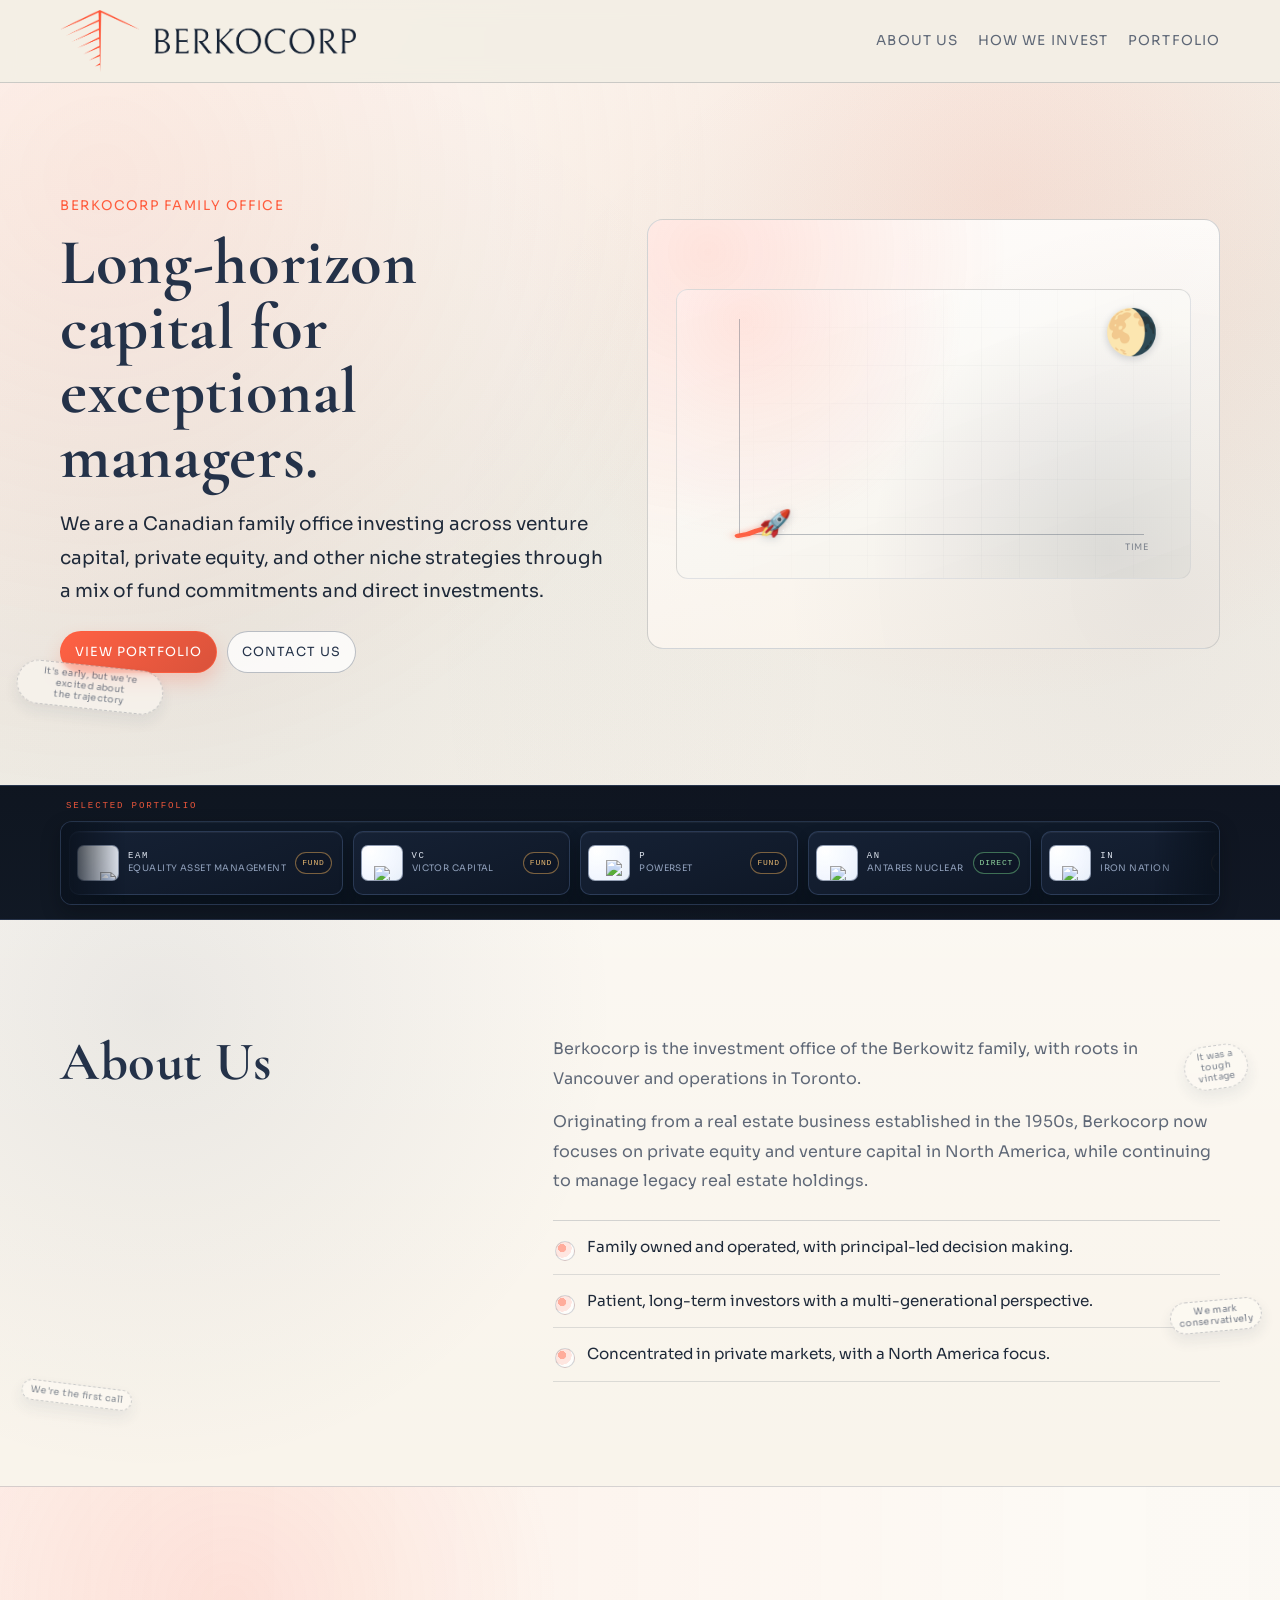
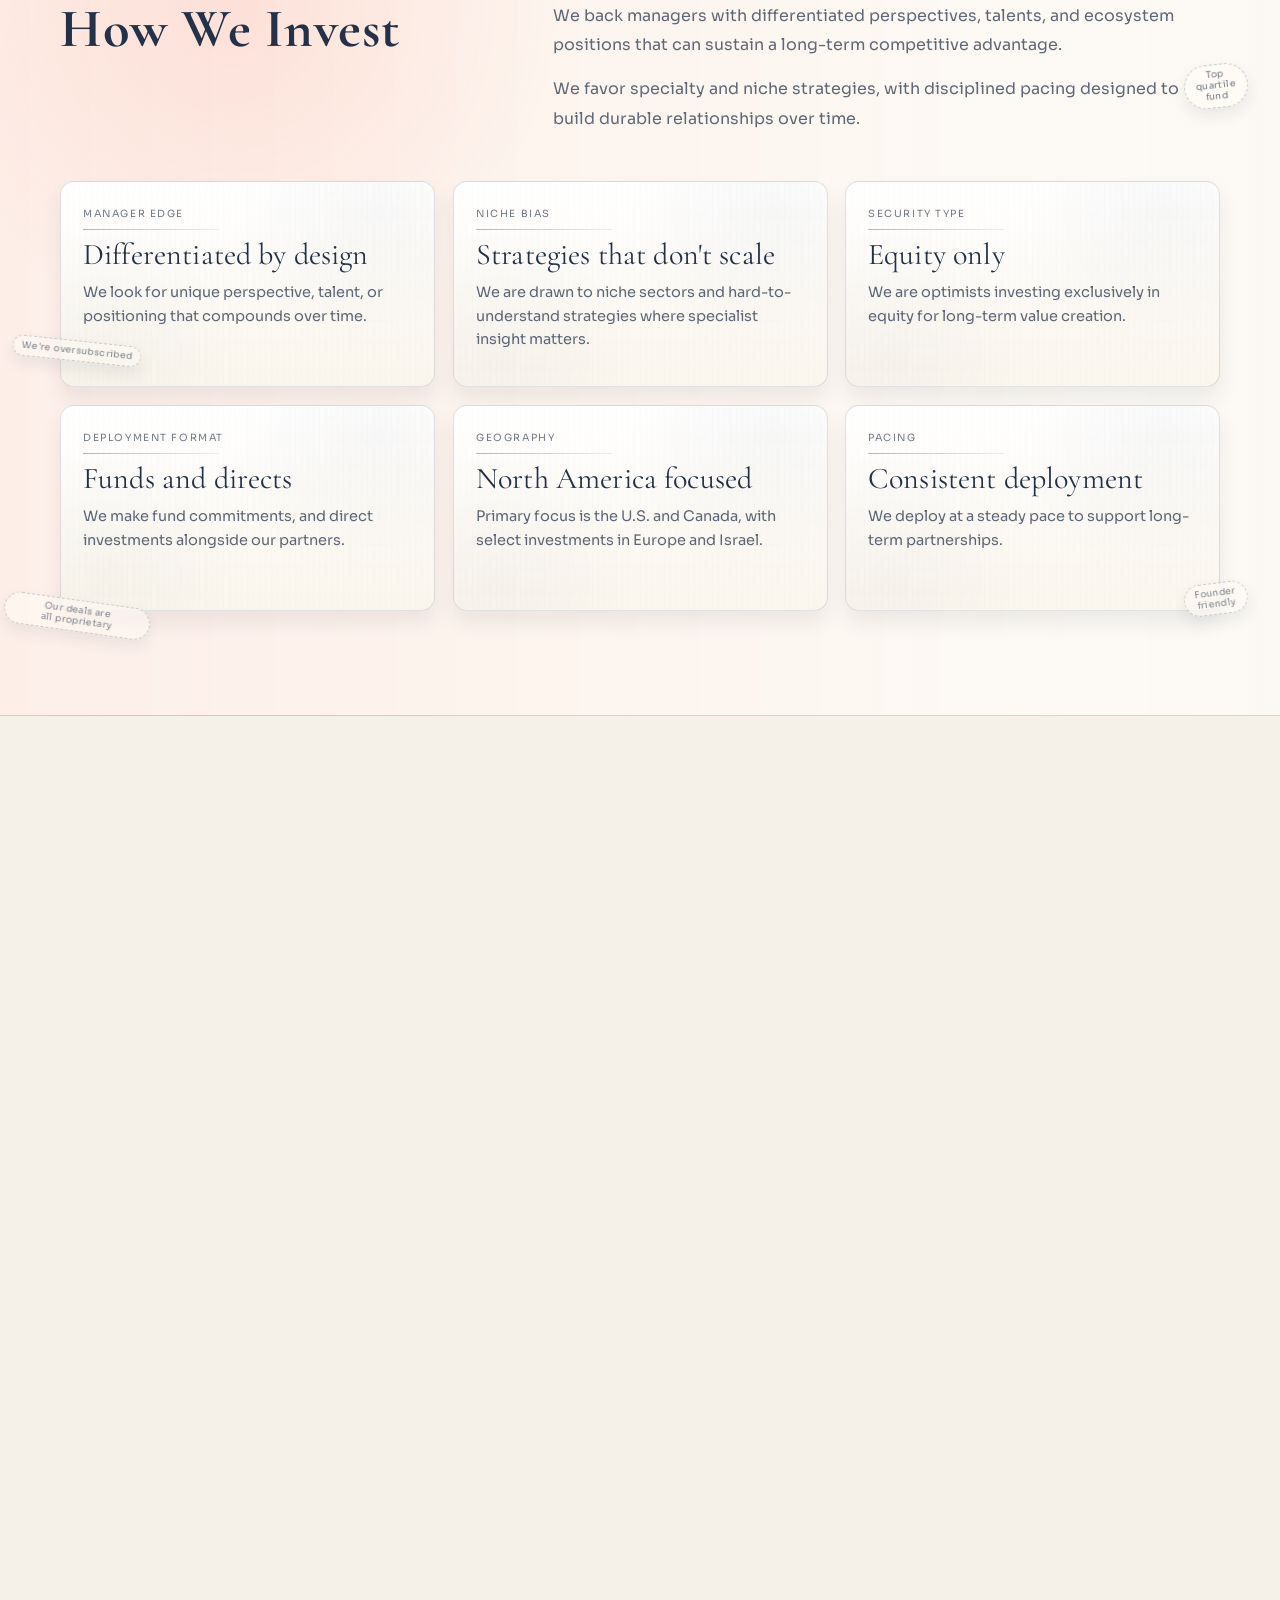
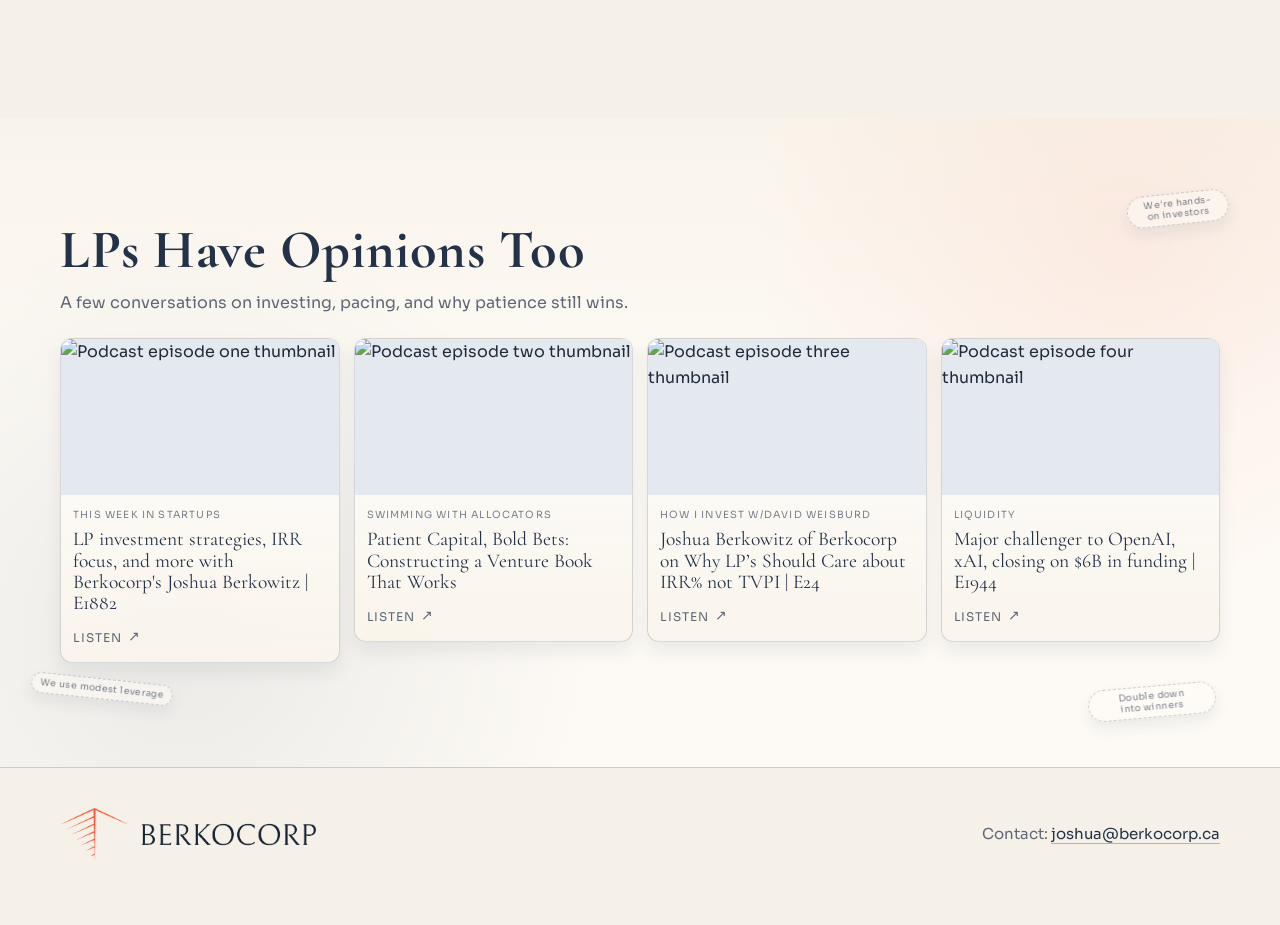
==== commit 79f86440: "Add files via upload" ====
--- a/index.html
+++ b/index.html
@@ -16,7 +16,7 @@
       href="https://fonts.googleapis.com/css2?family=Cormorant+Garamond:wght@500;600;700&family=Sora:wght@300;400;500;600&display=swap"
       rel="stylesheet"
     />
-    <link rel="stylesheet" href="./styles.css?v=20260225d" />
+    <link rel="stylesheet" href="./styles.css?v=20260225m" />
   </head>
   <body>
     <header class="site-header">
@@ -69,6 +69,15 @@
         </div>
       </section>
 
+      <section class="portfolio-logo-ticker" aria-label="Portfolio logo ticker">
+        <div class="portfolio-logo-ticker-shell">
+          <p class="portfolio-logo-ticker-label">Selected Portfolio</p>
+          <div class="portfolio-logo-ticker-viewport">
+            <div class="portfolio-logo-ticker-track" id="portfolio-logo-ticker-track"></div>
+          </div>
+        </div>
+      </section>
+
       <section id="about" class="section-observe section-light has-hover-labels">
         <div class="hover-label-cloud cloud-about" aria-hidden="true">
           <span class="hover-label mobile-hide" style="--hl-x: 95%; --hl-y: 26%; --hl-r: -8deg; --hl-delay: -1.2s; --hl-dx: 7px; --hl-dy: -3px; --hl-dur: 10.9s; --hl-o: 0.82;">
@@ -204,6 +213,72 @@
           </section>
         </div>
       </section>
+
+      <section id="podcasts" class="section-observe section-light media-preview has-hover-labels">
+        <div class="hover-label-cloud cloud-podcasts" aria-hidden="true">
+          <span class="hover-label mobile-hide" style="--hl-x: 92%; --hl-y: 14%; --hl-r: -6deg; --hl-delay: -2.2s; --hl-dx: 6px; --hl-dy: -4px; --hl-dur: 10.2s; --hl-o: 0.86;">
+            We're hands-on investors
+          </span>
+          <span class="hover-label" style="--hl-x: 90%; --hl-y: 90%; --hl-r: -5deg; --hl-delay: -1.3s; --hl-dx: 6px; --hl-dy: 4px; --hl-dur: 10.6s; --hl-o: 0.84;">
+            Double down into winners
+          </span>
+          <span class="hover-label mobile-hide" style="--hl-x: 8%; --hl-y: 88%; --hl-r: 6deg; --hl-delay: -0.8s; --hl-dx: 7px; --hl-dy: 5px; --hl-dur: 10.7s; --hl-o: 0.84;">
+            We use modest leverage
+          </span>
+        </div>
+        <div class="container media-shell">
+          <div class="media-head">
+            <h2>LPs Have Opinions Too</h2>
+            <p class="media-subtext">A few conversations on investing, pacing, and why patience still wins.</p>
+          </div>
+
+          <div class="podcast-grid" aria-label="Podcast appearances">
+            <article class="podcast-card">
+              <a href="https://www.youtube.com/watch?v=W9EOu8RQVj4" target="_blank" rel="noreferrer noopener">
+                <img src="https://i.ytimg.com/vi/W9EOu8RQVj4/hqdefault.jpg" alt="Podcast episode one thumbnail" loading="lazy" decoding="async" />
+                <div class="podcast-copy">
+                  <p class="podcast-label">This Week in Startups</p>
+                  <p class="podcast-title">LP investment strategies, IRR focus, and more with Berkocorp's Joshua Berkowitz | E1882</p>
+                  <span class="podcast-link">Listen</span>
+                </div>
+              </a>
+            </article>
+
+            <article class="podcast-card">
+              <a href="https://www.youtube.com/watch?v=g37vB3Mr0-U" target="_blank" rel="noreferrer noopener">
+                <img src="https://i.ytimg.com/vi/g37vB3Mr0-U/hqdefault.jpg" alt="Podcast episode two thumbnail" loading="lazy" decoding="async" />
+                <div class="podcast-copy">
+                  <p class="podcast-label">Swimming with Allocators</p>
+                  <p class="podcast-title">Patient Capital, Bold Bets: Constructing a Venture Book That Works</p>
+                  <span class="podcast-link">Listen</span>
+                </div>
+              </a>
+            </article>
+
+            <article class="podcast-card">
+              <a href="https://www.youtube.com/watch?v=lI4EOVcl1io" target="_blank" rel="noreferrer noopener">
+                <img src="https://i.ytimg.com/vi/lI4EOVcl1io/hqdefault.jpg" alt="Podcast episode three thumbnail" loading="lazy" decoding="async" />
+                <div class="podcast-copy">
+                  <p class="podcast-label">How I Invest w/David Weisburd</p>
+                  <p class="podcast-title">Joshua Berkowitz of Berkocorp on Why LP’s Should Care about IRR% not TVPI | E24</p>
+                  <span class="podcast-link">Listen</span>
+                </div>
+              </a>
+            </article>
+
+            <article class="podcast-card">
+              <a href="https://www.youtube.com/watch?v=cUryiZ6bafc" target="_blank" rel="noreferrer noopener">
+                <img src="https://i.ytimg.com/vi/cUryiZ6bafc/hqdefault.jpg" alt="Podcast episode four thumbnail" loading="lazy" decoding="async" />
+                <div class="podcast-copy">
+                  <p class="podcast-label">Liquidity</p>
+                  <p class="podcast-title">Major challenger to OpenAI, xAI, closing on $6B in funding | E1944</p>
+                  <span class="podcast-link">Listen</span>
+                </div>
+              </a>
+            </article>
+          </div>
+        </div>
+      </section>
     </main>
 
     <footer class="site-footer section-observe">
@@ -217,10 +292,12 @@
 
     <template id="portfolio-card-template">
       <article class="portfolio-card">
-        <div class="logo-shell" aria-hidden="true">
-          <img class="card-logo" alt="" loading="lazy" decoding="async" />
-          <div class="placeholder-logo"></div>
-        </div>
+        <a class="card-logo-link" target="_blank" rel="noreferrer noopener">
+          <div class="logo-shell">
+            <img class="card-logo" alt="" loading="lazy" decoding="async" />
+            <div class="placeholder-logo"></div>
+          </div>
+        </a>
         <div class="card-copy">
           <a class="card-title" target="_blank" rel="noreferrer noopener"></a>
           <div class="tag-row">
@@ -231,6 +308,6 @@
       </article>
     </template>
 
-    <script src="./script.js?v=20260225d"></script>
+    <script src="./script.js?v=20260225k"></script>
   </body>
 </html>
--- a/styles.css
+++ b/styles.css
@@ -209,12 +209,12 @@
 }
 
 .hero-layout {
-  min-height: min(84vh, 800px);
+  min-height: min(78vh, 760px);
   display: grid;
   grid-template-columns: 1fr 1.04fr;
   gap: 36px;
   align-items: center;
-  padding: clamp(56px, 9vw, 110px) 0;
+  padding: clamp(44px, 7.2vw, 88px) 0;
   position: relative;
   z-index: 2;
 }
@@ -248,8 +248,10 @@
 
 h1 {
   margin-top: 14px;
-  font-size: clamp(2.6rem, 6.2vw, 5.3rem);
-  max-width: 11.4ch;
+  font-size: clamp(2.3rem, 5.05vw, 4.45rem);
+  line-height: 1;
+  max-width: 15ch;
+  text-wrap: balance;
 }
 
 .hero-text {
@@ -272,7 +274,7 @@
   position: absolute;
   inset: 0;
   pointer-events: none;
-  z-index: 1;
+  z-index: 3;
 }
 
 .hover-label {
@@ -755,6 +757,199 @@
     var(--paper-50);
   background-size: auto, 190% 100%, auto;
   animation: bandDrift 16s ease-in-out infinite;
+}
+
+.portfolio-logo-ticker {
+  border-block: 1px solid rgba(56, 74, 106, 0.56);
+  background:
+    linear-gradient(180deg, rgba(10, 17, 29, 0.98), rgba(12, 20, 33, 0.98)),
+    radial-gradient(circle at 88% 34%, rgba(255, 92, 61, 0.09), transparent 36%);
+  color: rgba(232, 238, 248, 0.94);
+}
+
+.portfolio-logo-ticker-shell {
+  width: min(var(--max-width), 94vw);
+  margin-inline: auto;
+  padding: 12px 0 14px;
+  display: grid;
+  gap: 8px;
+}
+
+.portfolio-logo-ticker-label {
+  margin: 0;
+  font-size: 0.57rem;
+  text-transform: uppercase;
+  letter-spacing: 0.2em;
+  color: rgba(255, 92, 61, 0.9);
+  padding-inline: 6px;
+  font-family: ui-monospace, "SFMono-Regular", Menlo, Monaco, "Roboto Mono", monospace;
+}
+
+.portfolio-logo-ticker-viewport {
+  position: relative;
+  overflow: hidden;
+  border-radius: 12px;
+  border: 1px solid rgba(56, 74, 106, 0.58);
+  background: linear-gradient(180deg, rgba(16, 26, 42, 0.95), rgba(11, 19, 31, 0.95));
+  box-shadow: inset 0 1px 0 rgba(255, 255, 255, 0.04), 0 8px 18px rgba(5, 9, 16, 0.34);
+  padding: 9px 0;
+}
+
+.portfolio-logo-ticker-viewport::before,
+.portfolio-logo-ticker-viewport::after {
+  content: "";
+  position: absolute;
+  top: 0;
+  bottom: 0;
+  width: clamp(26px, 5vw, 72px);
+  pointer-events: none;
+  z-index: 2;
+}
+
+.portfolio-logo-ticker-viewport::before {
+  left: 0;
+  background: linear-gradient(90deg, rgba(11, 19, 31, 1), rgba(11, 19, 31, 0));
+}
+
+.portfolio-logo-ticker-viewport::after {
+  right: 0;
+  background: linear-gradient(270deg, rgba(11, 19, 31, 1), rgba(11, 19, 31, 0));
+}
+
+.portfolio-logo-ticker-track {
+  display: flex;
+  width: max-content;
+  animation: portfolioLogoTickerScroll 54s linear infinite;
+}
+
+.portfolio-logo-ticker-run {
+  display: flex;
+  align-items: center;
+  gap: 10px;
+  padding-inline: 8px;
+}
+
+.portfolio-logo-chip {
+  min-width: clamp(176px, 17vw, 244px);
+  height: clamp(52px, 5vw, 64px);
+  border-radius: 10px;
+  border: 1px solid rgba(57, 75, 109, 0.64);
+  background:
+    linear-gradient(160deg, rgba(22, 34, 54, 0.98), rgba(15, 24, 39, 0.98)),
+    radial-gradient(circle at 86% 20%, rgba(255, 92, 61, 0.08), transparent 44%);
+  box-shadow: inset 0 1px 0 rgba(255, 255, 255, 0.05), 0 7px 14px rgba(5, 9, 16, 0.28);
+  display: inline-grid;
+  grid-template-columns: 42px minmax(0, 1fr) auto;
+  align-items: center;
+  gap: 9px;
+  overflow: hidden;
+  padding: 7px 10px 7px 7px;
+  transition: transform var(--motion-duration-fast) var(--motion-ease-soft),
+    box-shadow var(--motion-duration-fast) var(--motion-ease-soft),
+    border-color var(--motion-duration-fast) var(--motion-ease-soft);
+}
+
+.portfolio-logo-chip:hover {
+  transform: translateY(-1px);
+  border-color: rgba(84, 109, 154, 0.76);
+  box-shadow: inset 0 1px 0 rgba(255, 255, 255, 0.08), 0 10px 18px rgba(5, 9, 16, 0.32);
+}
+
+.portfolio-logo-chip.is-long-name {
+  min-width: clamp(192px, 19vw, 260px);
+}
+
+.portfolio-logo-mark {
+  width: 42px;
+  height: 36px;
+  border-radius: 7px;
+  border: 1px solid rgba(57, 75, 109, 0.52);
+  background:
+    radial-gradient(circle at 20% 16%, rgba(255, 255, 255, 0.96), rgba(244, 248, 255, 0.94) 54%, rgba(232, 239, 249, 0.91)),
+    linear-gradient(160deg, #f7fbff, #e8eff9);
+  display: grid;
+  place-items: center;
+  overflow: hidden;
+  box-shadow: inset 0 1px 0 rgba(255, 255, 255, 0.88);
+}
+
+.portfolio-logo-chip img {
+  width: 84%;
+  height: 84%;
+  object-fit: contain;
+  object-position: center;
+  filter: grayscale(0.28) contrast(1.08) saturate(0.9);
+  opacity: 0.95;
+}
+
+.portfolio-logo-chip img.is-favicon {
+  width: 58%;
+  height: 58%;
+  filter: none;
+  opacity: 1;
+}
+
+.portfolio-logo-fallback {
+  font-size: 0.56rem;
+  font-weight: 600;
+  line-height: 1;
+  text-align: center;
+  color: rgba(36, 50, 73, 0.66);
+  letter-spacing: 0.12em;
+  text-transform: uppercase;
+}
+
+.portfolio-logo-text {
+  min-width: 0;
+  display: grid;
+  gap: 2px;
+}
+
+.portfolio-logo-symbol {
+  min-width: 0;
+  font-size: 0.56rem;
+  line-height: 1;
+  letter-spacing: 0.18em;
+  text-transform: uppercase;
+  color: rgba(232, 238, 248, 0.96);
+  font-family: ui-monospace, "SFMono-Regular", Menlo, Monaco, "Roboto Mono", monospace;
+}
+
+.portfolio-logo-name {
+  min-width: 0;
+  font-size: 0.56rem;
+  line-height: 1.16;
+  letter-spacing: 0.05em;
+  text-transform: uppercase;
+  color: rgba(163, 180, 208, 0.88);
+  white-space: nowrap;
+  overflow: hidden;
+  text-overflow: ellipsis;
+}
+
+.portfolio-logo-meta {
+  display: inline-flex;
+  align-items: center;
+  gap: 4px;
+  border-radius: 999px;
+  border: 1px solid rgba(78, 100, 140, 0.58);
+  padding: 3px 6px;
+  font-size: 0.5rem;
+  letter-spacing: 0.1em;
+  text-transform: uppercase;
+  font-family: ui-monospace, "SFMono-Regular", Menlo, Monaco, "Roboto Mono", monospace;
+  color: rgba(189, 205, 231, 0.92);
+  background: rgba(14, 22, 35, 0.54);
+}
+
+.portfolio-logo-chip[data-kind="fund"] .portfolio-logo-meta {
+  border-color: rgba(231, 171, 90, 0.5);
+  color: rgba(244, 193, 117, 0.94);
+}
+
+.portfolio-logo-chip[data-kind="direct"] .portfolio-logo-meta {
+  border-color: rgba(113, 201, 133, 0.5);
+  color: rgba(150, 223, 165, 0.96);
 }
 
 .section-grid {
@@ -1084,6 +1279,20 @@
   grid-template-columns: 56px 1fr;
 }
 
+.card-logo-link {
+  width: 56px;
+  height: 56px;
+  display: block;
+  line-height: 0;
+  border-radius: 12px;
+  text-decoration: none;
+}
+
+.card-logo-link:focus-visible {
+  outline: 2px solid rgba(255, 92, 61, 0.72);
+  outline-offset: 3px;
+}
+
 .logo-shell {
   width: 56px;
   height: 56px;
@@ -1229,6 +1438,102 @@
   border-bottom: 1px solid rgba(36, 50, 73, 0.32);
 }
 
+.media-preview {
+  background:
+    radial-gradient(circle at 88% 20%, rgba(255, 92, 61, 0.08), transparent 30%),
+    radial-gradient(circle at 14% 80%, rgba(36, 50, 73, 0.08), transparent 34%),
+    linear-gradient(180deg, #f9f4eb, #fdfaf5 46%);
+}
+
+.media-shell {
+  display: grid;
+  gap: 22px;
+}
+
+.media-head {
+  max-width: 72ch;
+}
+
+.media-kicker {
+  margin: 0 0 8px;
+  font-size: 0.72rem;
+  letter-spacing: 0.14em;
+  text-transform: uppercase;
+  color: var(--accent);
+}
+
+.media-subtext {
+  margin: 10px 0 0;
+  color: var(--ink-700);
+}
+
+.podcast-grid {
+  display: grid;
+  gap: 14px;
+  grid-template-columns: repeat(4, minmax(0, 1fr));
+}
+
+.podcast-card a {
+  display: grid;
+  border: 1px solid rgba(36, 50, 73, 0.18);
+  border-radius: 12px;
+  overflow: hidden;
+  text-decoration: none;
+  background: linear-gradient(180deg, rgba(255, 255, 255, 0.97), rgba(249, 244, 235, 0.94));
+  box-shadow: 0 10px 18px rgba(36, 50, 73, 0.08);
+  transition: transform var(--motion-duration-fast) var(--motion-ease-soft),
+    border-color var(--motion-duration-fast) var(--motion-ease-soft),
+    box-shadow var(--motion-duration-fast) var(--motion-ease-soft);
+}
+
+.podcast-card a:hover {
+  transform: translateY(-3px);
+  border-color: rgba(255, 92, 61, 0.55);
+  box-shadow: 0 14px 22px rgba(36, 50, 73, 0.12);
+}
+
+.podcast-card img {
+  width: 100%;
+  aspect-ratio: 16 / 9;
+  object-fit: cover;
+  background: #e4e8ef;
+}
+
+.podcast-copy {
+  padding: 12px;
+}
+
+.podcast-label {
+  margin: 0;
+  font-size: 0.62rem;
+  text-transform: uppercase;
+  letter-spacing: 0.12em;
+  color: rgba(36, 50, 73, 0.6);
+}
+
+.podcast-title {
+  margin: 6px 0 10px;
+  color: var(--navy-900);
+  font-family: "Cormorant Garamond", serif;
+  font-size: 1.22rem;
+  line-height: 1.08;
+}
+
+.podcast-link {
+  display: inline-flex;
+  align-items: center;
+  gap: 6px;
+  font-size: 0.75rem;
+  letter-spacing: 0.08em;
+  text-transform: uppercase;
+  color: var(--ink-700);
+}
+
+.podcast-link::after {
+  content: "↗";
+  font-size: 0.86rem;
+}
+
 .section-observe {
   --section-scroll-y: 0px;
   --section-scroll-opacity: 0.62;
@@ -1417,6 +1722,15 @@
   78% {
     transform: translate(-50%, -50%) rotate(calc(var(--hl-r) + 0.4deg))
       translate3d(calc(var(--hl-dx) * 0.35), calc(var(--hl-dy) * 0.25), 0);
+  }
+}
+
+@keyframes portfolioLogoTickerScroll {
+  from {
+    transform: translateX(0);
+  }
+  to {
+    transform: translateX(-50%);
   }
 }
 
@@ -1467,6 +1781,10 @@
   .brand-cursor-glow {
     display: none !important;
   }
+
+  .portfolio-logo-ticker-track {
+    animation: none !important;
+  }
 }
 
 @media (max-width: 1050px) {
@@ -1489,6 +1807,28 @@
     width: min(620px, 100%);
   }
 
+  .podcast-grid {
+    grid-template-columns: repeat(2, minmax(0, 1fr));
+  }
+
+  .portfolio-logo-chip {
+    min-width: clamp(174px, 32vw, 236px);
+    width: auto;
+    height: 56px;
+    grid-template-columns: 40px minmax(0, 1fr) auto;
+    gap: 8px;
+    padding: 7px 9px 7px 7px;
+  }
+
+  .portfolio-logo-chip.is-long-name {
+    min-width: clamp(186px, 34vw, 248px);
+  }
+
+  .portfolio-logo-mark {
+    width: 40px;
+    height: 34px;
+  }
+
   .site-header {
     position: static;
     backdrop-filter: none;
@@ -1550,6 +1890,52 @@
     aspect-ratio: 16 / 10;
   }
 
+  .podcast-grid {
+    grid-template-columns: 1fr;
+  }
+
+  .portfolio-logo-ticker-shell {
+    padding: 14px 0 16px;
+    gap: 10px;
+  }
+
+  .portfolio-logo-ticker-track {
+    animation-duration: 62s;
+  }
+
+  .portfolio-logo-chip {
+    min-width: 168px;
+    width: auto;
+    height: 54px;
+    border-radius: 10px;
+    grid-template-columns: 40px minmax(0, 1fr) auto;
+    gap: 7px;
+    padding: 7px 10px 7px 7px;
+  }
+
+  .portfolio-logo-chip.is-long-name {
+    min-width: 184px;
+  }
+
+  .portfolio-logo-mark {
+    width: 40px;
+    height: 36px;
+    border-radius: 8px;
+  }
+
+  .portfolio-logo-symbol {
+    font-size: 0.52rem;
+  }
+
+  .portfolio-logo-name {
+    font-size: 0.53rem;
+  }
+
+  .portfolio-logo-meta {
+    font-size: 0.46rem;
+    padding: 2px 5px;
+  }
+
   .hover-label-cloud {
     display: none;
   }
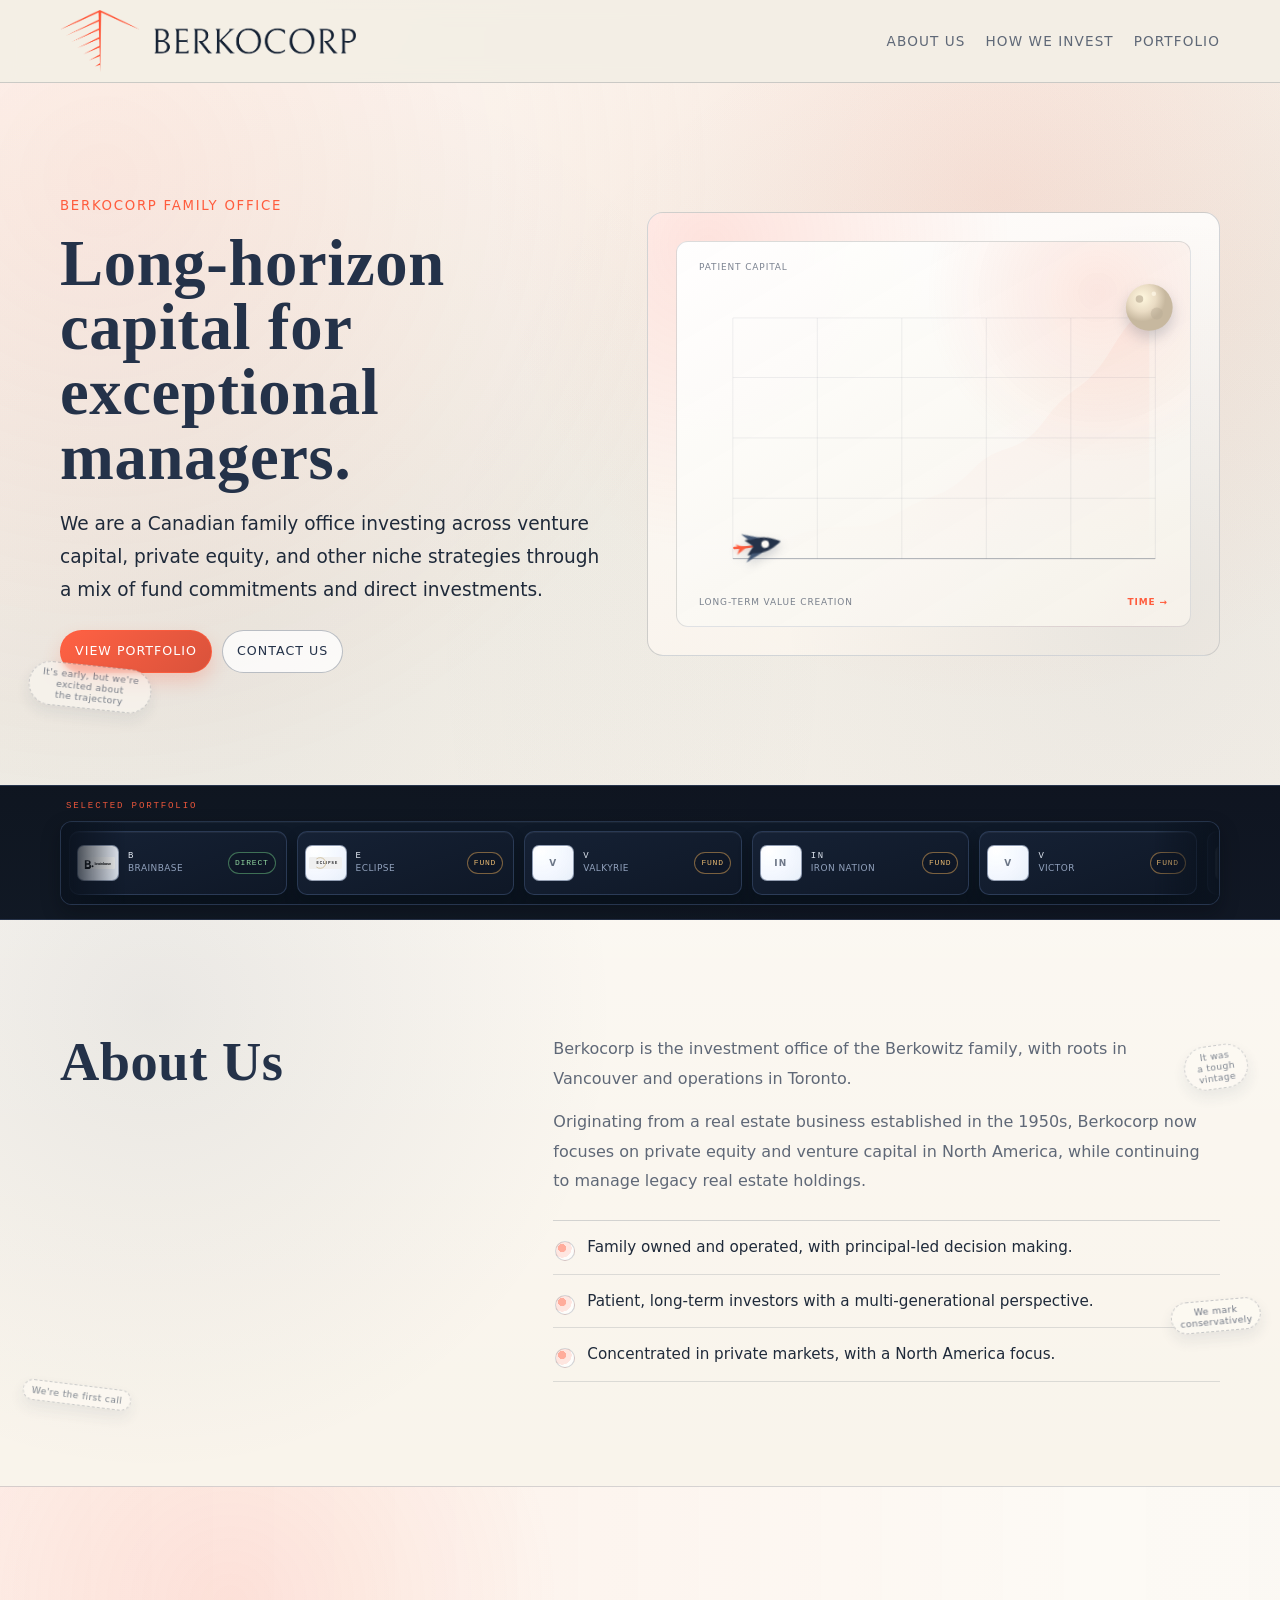
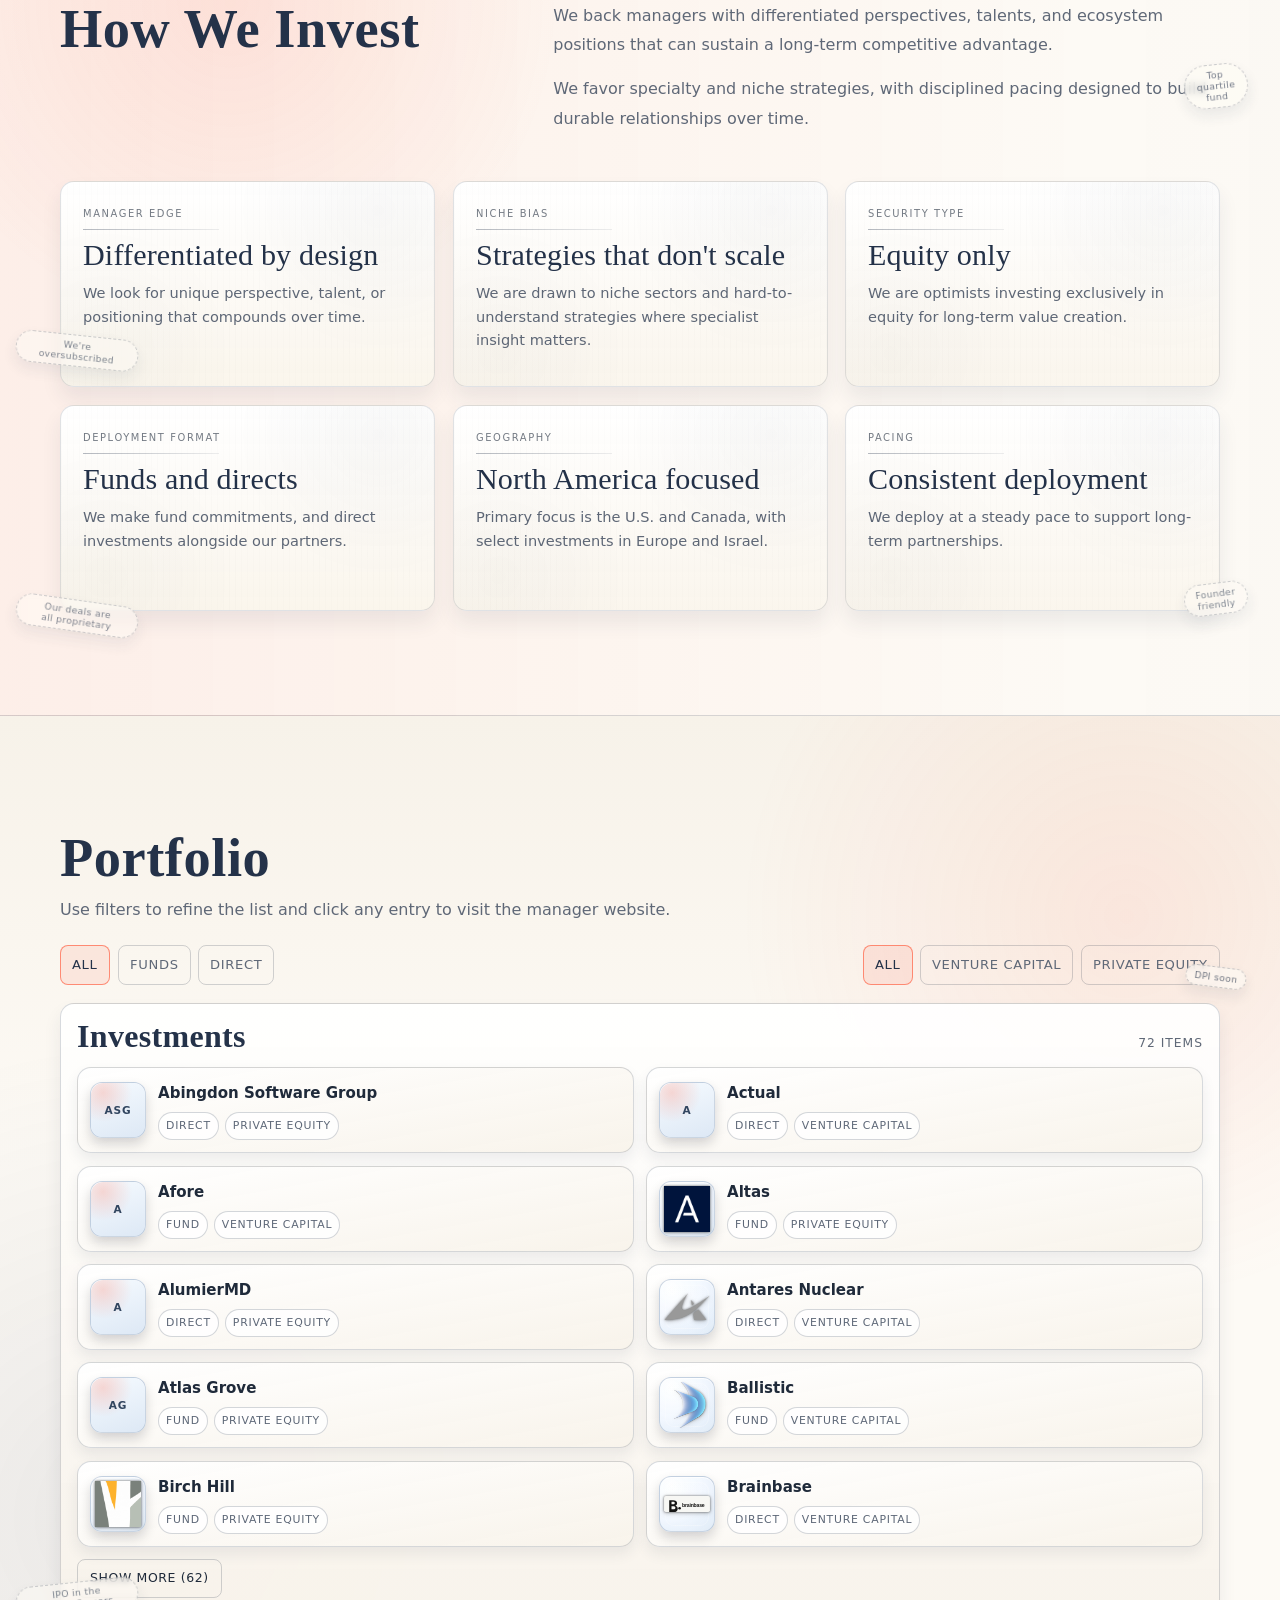
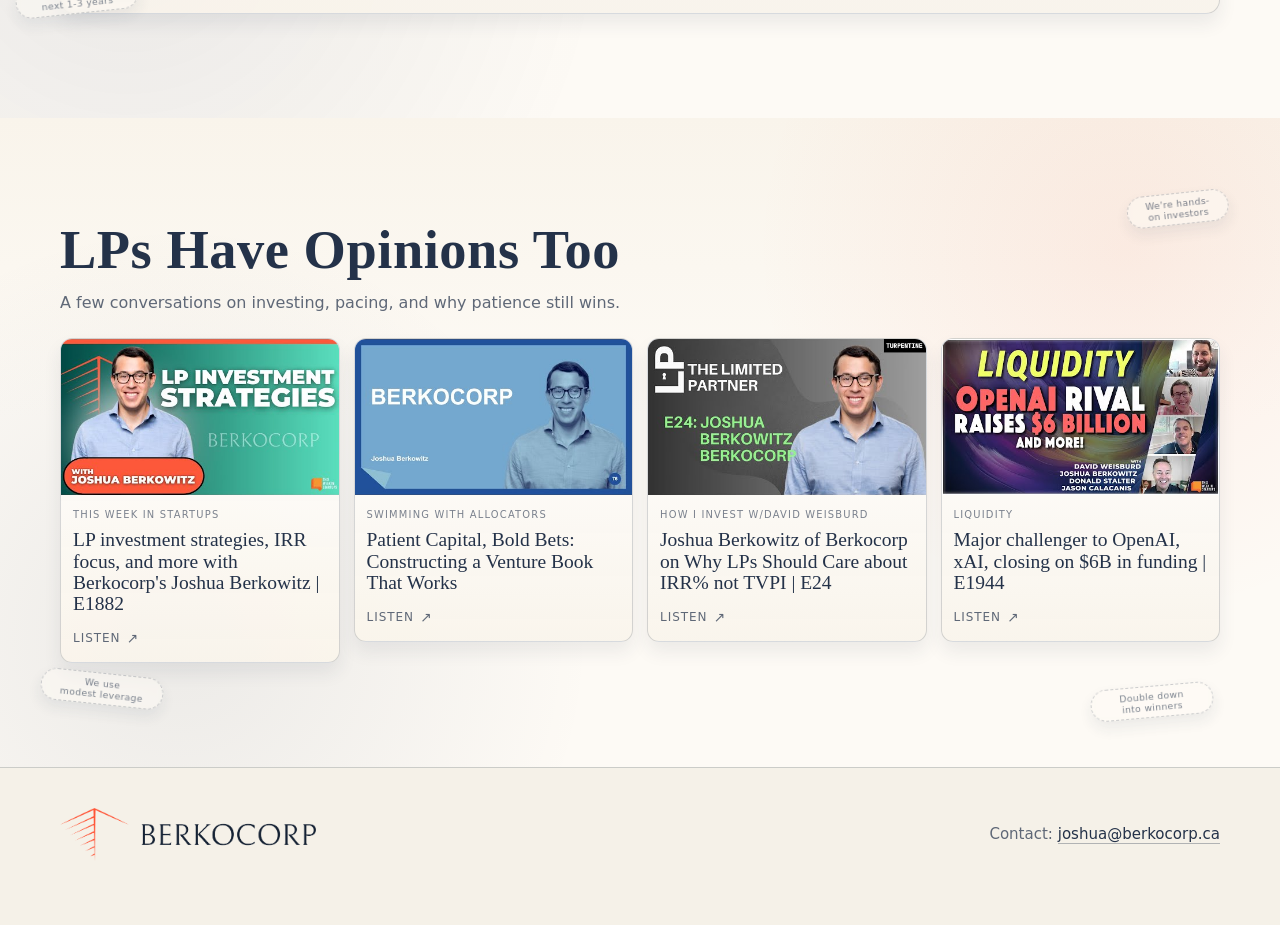
==== commit 24e97219: "Add files via upload" ====
--- a/index.html
+++ b/index.html
@@ -8,21 +8,30 @@
       name="description"
       content="Berkocorp is a Canadian family office investing across venture capital, private equity, and other niche strategies through a mix of fund commitments and direct investments."
     />
-    <link rel="icon" type="image/x-icon" href="./assets/brand/favicon.ico" />
-    <link rel="shortcut icon" type="image/x-icon" href="./assets/brand/favicon.ico" />
-    <link rel="preconnect" href="https://fonts.googleapis.com" />
-    <link rel="preconnect" href="https://fonts.gstatic.com" crossorigin />
-    <link
-      href="https://fonts.googleapis.com/css2?family=Cormorant+Garamond:wght@500;600;700&family=Sora:wght@300;400;500;600&display=swap"
-      rel="stylesheet"
+    <meta name="theme-color" content="#f5f1e8" />
+    <meta property="og:type" content="website" />
+    <meta property="og:site_name" content="Berkocorp" />
+    <meta property="og:title" content="Berkocorp | Family Office" />
+    <meta
+      property="og:description"
+      content="A Canadian family office investing across venture capital, private equity, and other niche strategies."
     />
-    <link rel="stylesheet" href="./styles.css?v=20260225m" />
+    <meta property="og:image" content="./assets/images/berkocorp-social-preview.png" />
+    <meta name="twitter:card" content="summary_large_image" />
+    <meta name="twitter:title" content="Berkocorp | Family Office" />
+    <meta
+      name="twitter:description"
+      content="A Canadian family office investing across venture capital, private equity, and other niche strategies."
+    />
+    <meta name="twitter:image" content="./assets/images/berkocorp-social-preview.png" />
+    <link rel="icon" type="image/x-icon" href="./assets/icons/favicon.ico" />
+    <link rel="stylesheet" href="./styles.css" />
   </head>
   <body>
     <header class="site-header">
       <div class="container nav-shell">
         <a class="header-logo-link" href="#top" aria-label="Berkocorp home">
-          <img src="./assets/brand/transparent-logo-2.svg" alt="Berkocorp" class="header-logo" />
+          <img src="./assets/images/berkocorp-logo.svg" alt="Berkocorp" class="header-logo" />
         </a>
         <nav class="site-nav" aria-label="Section navigation">
           <a href="#about">About Us</a>
@@ -55,15 +64,52 @@
           </div>
           <div class="hero-logo-frame" aria-hidden="true">
             <div class="moonshot-chart">
-              <span class="chart-grid"></span>
-              <span class="chart-axis axis-x"></span>
-              <span class="chart-axis axis-y"></span>
-              <span class="chart-axis-label axis-label-x">Time</span>
-              <span class="chart-moon"></span>
-              <svg class="chart-svg" viewBox="0 0 100 100" preserveAspectRatio="none">
-                <polyline class="chart-polyline" points="12,85 52,58 82,26"></polyline>
+              <div class="chart-meta">
+                <span>Patient capital</span>
+              </div>
+              <svg class="chart-svg" viewBox="0 0 680 480" role="presentation">
+                <defs>
+                  <linearGradient id="hero-chart-area" x1="0" y1="0" x2="0" y2="1">
+                    <stop offset="0" stop-color="#ff5c3d" stop-opacity="0.2"></stop>
+                    <stop offset="1" stop-color="#ff5c3d" stop-opacity="0"></stop>
+                  </linearGradient>
+                  <radialGradient id="hero-chart-moon" cx="35%" cy="30%">
+                    <stop offset="0" stop-color="#fff8df"></stop>
+                    <stop offset="0.58" stop-color="#eadcc4"></stop>
+                    <stop offset="1" stop-color="#c7b89f"></stop>
+                  </radialGradient>
+                </defs>
+                <g class="chart-grid">
+                  <path d="M74 86V405M186 86V405M298 86V405M410 86V405M522 86V405M634 86V405"></path>
+                  <path d="M74 405H634M74 325H634M74 245H634M74 165H634M74 86H634"></path>
+                </g>
+                <path class="chart-baseline" d="M74 405H634"></path>
+                <path
+                  class="chart-area"
+                  d="M76 391 C130 389 154 371 193 365 C242 358 248 372 294 344 C339 316 351 329 393 286 C430 248 450 272 488 221 C525 170 540 187 576 127 C595 96 610 78 626 69 L626 405 L76 405 Z"
+                ></path>
+                <path
+                  class="chart-trajectory"
+                  pathLength="1"
+                  d="M76 391 C130 389 154 371 193 365 C242 358 248 372 294 344 C339 316 351 329 393 286 C430 248 450 272 488 221 C525 170 540 187 576 127 C595 96 610 78 626 69"
+                ></path>
+                <g class="chart-moon">
+                  <circle cx="626" cy="69" r="31" fill="url(#hero-chart-moon)"></circle>
+                  <circle cx="613" cy="58" r="5" class="moon-crater crater-dark"></circle>
+                  <circle cx="636" cy="77" r="8" class="moon-crater crater-soft"></circle>
+                  <circle cx="632" cy="51" r="3" class="moon-crater crater-light"></circle>
+                </g>
+                <g class="chart-rocket">
+                  <path class="rocket-flame" d="M-18 0L-31 -7L-27 0L-31 7Z"></path>
+                  <path class="rocket-body" d="M-18 -10 C2 -13 18 -8 29 0 C18 8 2 13 -18 10 L-8 0Z"></path>
+                  <path class="rocket-window" d="M8 -5A5 5 0 1 0 8 5A5 5 0 1 0 8 -5"></path>
+                  <path class="rocket-fin" d="M-12 -9L-21 -19L2 -10ZM-12 9L-21 19L2 10Z"></path>
+                </g>
               </svg>
-              <span class="chart-rocket"></span>
+              <div class="chart-footer">
+                <span>Long-term value creation</span>
+                <strong>Time →</strong>
+              </div>
             </div>
           </div>
         </div>
@@ -190,15 +236,19 @@
         </div>
 
         <div class="container filter-row" role="toolbar" aria-label="Portfolio filters">
-          <div class="button-group" data-filter-group="kind">
-            <button type="button" class="filter-button is-active" data-kind="all">All</button>
-            <button type="button" class="filter-button" data-kind="fund">Funds</button>
-            <button type="button" class="filter-button" data-kind="direct">Direct</button>
-          </div>
-          <div class="button-group" data-filter-group="label">
-            <button type="button" class="filter-button is-active" data-label="all">ALL</button>
-            <button type="button" class="filter-button" data-label="venture-capital">Venture Capital</button>
-            <button type="button" class="filter-button" data-label="private-equity">Private Equity</button>
+          <div class="button-group" data-filter-group="kind" role="group" aria-label="Investment type">
+            <button type="button" class="filter-button is-active" data-kind="all" aria-pressed="true">All</button>
+            <button type="button" class="filter-button" data-kind="fund" aria-pressed="false">Funds</button>
+            <button type="button" class="filter-button" data-kind="direct" aria-pressed="false">Direct</button>
+          </div>
+          <div class="button-group" data-filter-group="label" role="group" aria-label="Strategy">
+            <button type="button" class="filter-button is-active" data-label="all" aria-pressed="true">All</button>
+            <button type="button" class="filter-button" data-label="venture-capital" aria-pressed="false">
+              Venture Capital
+            </button>
+            <button type="button" class="filter-button" data-label="private-equity" aria-pressed="false">
+              Private Equity
+            </button>
           </div>
         </div>
 
@@ -206,10 +256,12 @@
           <section class="portfolio-column" aria-labelledby="funds-heading">
             <div class="column-head">
               <h3 id="funds-heading">Investments</h3>
-              <span class="count" id="fund-count">0</span>
+              <span class="count" id="fund-count" aria-live="polite">0</span>
             </div>
-            <div class="portfolio-grid" id="fund-grid"></div>
-            <button type="button" class="show-more-button" id="fund-show-more" hidden>Show more</button>
+            <div class="portfolio-grid" id="fund-grid" role="list"></div>
+            <button type="button" class="show-more-button" id="fund-show-more" aria-controls="fund-grid" hidden>
+              Show more
+            </button>
           </section>
         </div>
       </section>
@@ -235,7 +287,7 @@
           <div class="podcast-grid" aria-label="Podcast appearances">
             <article class="podcast-card">
               <a href="https://www.youtube.com/watch?v=W9EOu8RQVj4" target="_blank" rel="noreferrer noopener">
-                <img src="https://i.ytimg.com/vi/W9EOu8RQVj4/hqdefault.jpg" alt="Podcast episode one thumbnail" loading="lazy" decoding="async" />
+                <img src="./assets/images/youtube-this-week-in-startups.jpg" alt="YouTube thumbnail for This Week in Startups episode 1882" loading="lazy" decoding="async" />
                 <div class="podcast-copy">
                   <p class="podcast-label">This Week in Startups</p>
                   <p class="podcast-title">LP investment strategies, IRR focus, and more with Berkocorp's Joshua Berkowitz | E1882</p>
@@ -246,7 +298,7 @@
 
             <article class="podcast-card">
               <a href="https://www.youtube.com/watch?v=g37vB3Mr0-U" target="_blank" rel="noreferrer noopener">
-                <img src="https://i.ytimg.com/vi/g37vB3Mr0-U/hqdefault.jpg" alt="Podcast episode two thumbnail" loading="lazy" decoding="async" />
+                <img src="./assets/images/youtube-swimming-with-allocators.jpg" alt="YouTube thumbnail for Patient Capital, Bold Bets" loading="lazy" decoding="async" />
                 <div class="podcast-copy">
                   <p class="podcast-label">Swimming with Allocators</p>
                   <p class="podcast-title">Patient Capital, Bold Bets: Constructing a Venture Book That Works</p>
@@ -257,10 +309,10 @@
 
             <article class="podcast-card">
               <a href="https://www.youtube.com/watch?v=lI4EOVcl1io" target="_blank" rel="noreferrer noopener">
-                <img src="https://i.ytimg.com/vi/lI4EOVcl1io/hqdefault.jpg" alt="Podcast episode three thumbnail" loading="lazy" decoding="async" />
+                <img src="./assets/images/youtube-how-i-invest.jpg" alt="YouTube thumbnail for Joshua Berkowitz on How I Invest" loading="lazy" decoding="async" />
                 <div class="podcast-copy">
                   <p class="podcast-label">How I Invest w/David Weisburd</p>
-                  <p class="podcast-title">Joshua Berkowitz of Berkocorp on Why LP’s Should Care about IRR% not TVPI | E24</p>
+                  <p class="podcast-title">Joshua Berkowitz of Berkocorp on Why LPs Should Care about IRR% not TVPI | E24</p>
                   <span class="podcast-link">Listen</span>
                 </div>
               </a>
@@ -268,7 +320,7 @@
 
             <article class="podcast-card">
               <a href="https://www.youtube.com/watch?v=cUryiZ6bafc" target="_blank" rel="noreferrer noopener">
-                <img src="https://i.ytimg.com/vi/cUryiZ6bafc/hqdefault.jpg" alt="Podcast episode four thumbnail" loading="lazy" decoding="async" />
+                <img src="./assets/images/youtube-liquidity.jpg" alt="YouTube thumbnail for Liquidity episode 1944" loading="lazy" decoding="async" />
                 <div class="podcast-copy">
                   <p class="podcast-label">Liquidity</p>
                   <p class="podcast-title">Major challenger to OpenAI, xAI, closing on $6B in funding | E1944</p>
@@ -283,7 +335,7 @@
 
     <footer class="site-footer section-observe">
       <div class="container footer-inner">
-        <img src="./assets/brand/transparent-logo-2.svg" alt="Berkocorp" class="footer-logo" />
+        <img src="./assets/images/berkocorp-logo.svg" alt="Berkocorp" class="footer-logo" />
         <p>
           Contact: <a href="mailto:joshua@berkocorp.ca">joshua@berkocorp.ca</a>
         </p>
@@ -291,7 +343,7 @@
     </footer>
 
     <template id="portfolio-card-template">
-      <article class="portfolio-card">
+      <article class="portfolio-card" role="listitem">
         <a class="card-logo-link" target="_blank" rel="noreferrer noopener">
           <div class="logo-shell">
             <img class="card-logo" alt="" loading="lazy" decoding="async" />
@@ -308,6 +360,6 @@
       </article>
     </template>
 
-    <script src="./script.js?v=20260225k"></script>
+    <script src="./script.js"></script>
   </body>
 </html>
--- a/styles.css
+++ b/styles.css
@@ -1,6 +1,5 @@
 :root {
   --navy-900: #243249;
-  --navy-800: #3a4a62;
   --ink-900: #1f2a3a;
   --ink-700: #5f6877;
   --paper-100: #f5f1e8;
@@ -8,19 +7,13 @@
   --line: rgba(36, 50, 73, 0.2);
   --accent: #ff5c3d;
   --accent-soft: rgba(255, 92, 61, 0.1);
-  --panel: rgba(253, 250, 245, 0.96);
-  --panel-strong: rgba(248, 243, 234, 0.96);
   --motion-duration-fast: 160ms;
-  --motion-duration-base: 320ms;
-  --motion-duration-slow: 520ms;
-  --motion-ease-brand: cubic-bezier(0.2, 0.7, 0.2, 1);
   --motion-ease-soft: cubic-bezier(0.24, 0.58, 0.26, 1);
-  --pointer-shift-x: 0px;
-  --pointer-shift-y: 0px;
   --radius: 16px;
   --card-radius: 14px;
   --max-width: 1160px;
-  --scroll-progress: 0;
+  --font-serif: "Iowan Old Style", "Palatino Linotype", Palatino, Georgia, serif;
+  --font-sans: "Avenir Next", Avenir, "Segoe UI", system-ui, -apple-system, BlinkMacSystemFont, sans-serif;
 }
 
 * {
@@ -43,7 +36,7 @@
 }
 
 body {
-  font-family: "Sora", sans-serif;
+  font-family: var(--font-sans);
   color: var(--ink-900);
   background:
     linear-gradient(160deg, rgba(255, 92, 61, 0.06), rgba(255, 92, 61, 0) 35%),
@@ -52,56 +45,13 @@
   line-height: 1.65;
 }
 
-body::before {
-  content: "";
-  position: fixed;
-  top: 0;
-  left: 0;
-  width: 100%;
-  height: 3px;
-  background: linear-gradient(90deg, var(--accent), rgba(255, 92, 61, 0.35));
-  transform-origin: left center;
-  transform: scaleX(var(--scroll-progress));
-  pointer-events: none;
-  z-index: 180;
-  display: none;
-}
-
-body::after {
-  content: "";
-  position: fixed;
-  inset: 0;
-  background:
-    radial-gradient(circle at 50% 50%, transparent 30%, rgba(31, 42, 58, 0.06) 98%),
-    linear-gradient(to bottom, rgba(36, 50, 73, 0.03), transparent 24%, transparent 80%, rgba(36, 50, 73, 0.04));
-  opacity: calc(0.04 + var(--scroll-progress) * 0.05);
-  pointer-events: none;
-  z-index: 90;
-  display: none;
-}
-
-.brand-cursor-glow {
-  position: fixed;
-  width: 340px;
-  aspect-ratio: 1;
-  border-radius: 50%;
-  pointer-events: none;
-  z-index: 89;
-  opacity: 0;
-  transform: translate3d(-999px, -999px, 0);
-  background: radial-gradient(circle, rgba(255, 92, 61, 0.14), rgba(36, 50, 73, 0.03) 42%, transparent 72%);
-  filter: blur(4px);
-  mix-blend-mode: soft-light;
-  transition: opacity var(--motion-duration-base) var(--motion-ease-soft);
-}
-
-body.brand-motion-system .brand-cursor-glow {
-  opacity: 0.2;
-}
-
 img {
   max-width: 100%;
   display: block;
+}
+
+[hidden] {
+  display: none !important;
 }
 
 a {
@@ -167,14 +117,16 @@
   color: var(--ink-900);
 }
 
+.site-nav a:focus-visible,
+.card-title:focus-visible,
+.podcast-card a:focus-visible,
+.site-footer a:focus-visible {
+  outline: 2px solid rgba(255, 92, 61, 0.72);
+  outline-offset: 4px;
+  border-radius: 6px;
+}
+
 .hero {
-  --hero-bg-y: 0px;
-  --hero-bg-s: 1;
-  --hero-copy-y: 0px;
-  --hero-copy-o: 1;
-  --hero-logo-y: 0px;
-  --hero-logo-r: 0deg;
-  --hero-logo-s: 1;
   --chart-progress: 0;
   position: relative;
   isolation: isolate;
@@ -190,12 +142,6 @@
     radial-gradient(circle at 78% 16%, rgba(255, 92, 61, 0.12), transparent 44%),
     radial-gradient(circle at 16% 82%, rgba(36, 50, 73, 0.06), transparent 52%),
     linear-gradient(162deg, #fdfaf5, #f5f1e8 56%, #f9f4ec);
-  transform: translate3d(
-      calc(var(--pointer-shift-x) * 0.18),
-      calc(var(--hero-bg-y) + var(--pointer-shift-y) * 0.24),
-      0
-    )
-    scale(var(--hero-bg-s));
 }
 
 .hero-background::after {
@@ -219,12 +165,6 @@
   z-index: 2;
 }
 
-.hero-copy {
-  transform: translate3d(calc(var(--pointer-shift-x) * -0.06), var(--hero-copy-y), 0);
-  opacity: var(--hero-copy-o);
-  will-change: transform;
-}
-
 .eyebrow {
   margin: 0;
   color: var(--accent);
@@ -237,7 +177,7 @@
 h2,
 h3 {
   margin: 0;
-  font-family: "Cormorant Garamond", serif;
+  font-family: var(--font-serif);
   letter-spacing: 0.01em;
   line-height: 1.05;
 }
@@ -377,14 +317,6 @@
   place-items: center;
   padding: clamp(14px, 2.8vw, 28px);
   overflow: hidden;
-  transform: translate3d(
-      calc(var(--pointer-shift-x) * -0.2),
-      calc(var(--hero-logo-y) + var(--pointer-shift-y) * -0.2),
-      0
-    )
-    rotate(var(--hero-logo-r))
-    scale(var(--hero-logo-s));
-  will-change: transform;
 }
 
 .hero-logo-frame::before {
@@ -398,86 +330,45 @@
 }
 
 .moonshot-chart {
-  --rocket-x: 82%;
-  --rocket-y: 26%;
-  --rocket-r: -36deg;
+  --chart-draw: 0.05;
   position: relative;
   width: min(560px, 100%);
-  aspect-ratio: 16 / 9;
+  aspect-ratio: 4 / 3;
   border-radius: 12px;
   border: 1px solid rgba(36, 50, 73, 0.14);
-  background: linear-gradient(160deg, rgba(255, 255, 255, 0.85), rgba(244, 240, 232, 0.88));
+  background:
+    radial-gradient(circle at 82% 13%, rgba(255, 92, 61, 0.12), transparent 32%),
+    linear-gradient(150deg, rgba(255, 255, 255, 0.96), rgba(246, 242, 234, 0.92));
   overflow: hidden;
   isolation: isolate;
 }
 
-.moonshot-chart::before {
-  content: "";
+.chart-meta,
+.chart-footer {
   position: absolute;
-  inset: -16%;
-  background:
-    radial-gradient(circle at 22% 20%, rgba(255, 92, 61, 0.14), transparent 36%),
-    radial-gradient(circle at 76% 80%, rgba(36, 50, 73, 0.12), transparent 40%);
-  animation: heroAmbientDrift 18s ease-in-out infinite alternate;
-  z-index: -1;
-}
-
-.chart-grid {
-  position: absolute;
-  inset: 0;
-  background:
-    linear-gradient(90deg, rgba(36, 50, 73, 0.08) 1px, transparent 1px),
-    linear-gradient(0deg, rgba(36, 50, 73, 0.08) 1px, transparent 1px);
-  background-size: 38px 38px;
-  opacity: 0.44;
-  mask-image: radial-gradient(circle at 58% 58%, black, transparent 86%);
-}
-
-.chart-axis {
-  position: absolute;
-  background: rgba(36, 50, 73, 0.3);
-}
-
-.chart-axis.axis-x {
-  left: 12%;
-  right: 9%;
-  bottom: 15%;
-  height: 1px;
-}
-
-.chart-axis.axis-y {
-  left: 12%;
-  top: 10%;
-  bottom: 15%;
-  width: 1px;
-}
-
-.chart-axis-label {
-  position: absolute;
-  color: rgba(36, 50, 73, 0.52);
-  font-size: 0.56rem;
-  letter-spacing: 0.09em;
-  text-transform: uppercase;
-}
-
-.chart-axis-label.axis-label-x {
-  right: 8%;
-  bottom: 8%;
-}
-
-.chart-moon {
-  position: absolute;
-  top: 6%;
-  right: 6%;
-  font-size: clamp(30px, 6.8vw, 44px);
-  line-height: 1;
-  opacity: 0.95;
-  transform: translateY(calc((1 - var(--chart-progress)) * 3px));
-  filter: drop-shadow(0 2px 4px rgba(36, 50, 73, 0.22));
-}
-
-.chart-moon::before {
-  content: "🌖";
+  z-index: 2;
+  left: clamp(14px, 3.2vw, 22px);
+  right: clamp(14px, 3.2vw, 22px);
+  display: flex;
+  justify-content: space-between;
+  align-items: center;
+  color: rgba(36, 50, 73, 0.6);
+  font-size: clamp(0.45rem, 0.7vw, 0.57rem);
+  letter-spacing: 0.1em;
+  text-transform: uppercase;
+}
+
+.chart-meta {
+  top: clamp(12px, 2.5vw, 18px);
+}
+
+.chart-footer {
+  bottom: clamp(10px, 2vw, 16px);
+}
+
+.chart-footer strong {
+  color: var(--accent);
+  font-weight: 600;
 }
 
 .chart-svg {
@@ -489,241 +380,75 @@
   overflow: visible;
 }
 
-.chart-polyline {
+.chart-grid path {
   fill: none;
-  stroke: rgba(255, 92, 61, 0.94);
-  stroke-width: 1.5;
+  stroke: rgba(36, 50, 73, 0.095);
+  stroke-width: 1;
+}
+
+.chart-baseline {
+  fill: none;
+  stroke: rgba(36, 50, 73, 0.35);
+  stroke-width: 1.2;
+}
+
+.chart-area {
+  fill: url(#hero-chart-area);
+  opacity: calc(0.3 + var(--chart-progress) * 0.7);
+}
+
+.chart-trajectory {
+  fill: none;
+  stroke: rgba(255, 92, 61, 0.96);
+  stroke-width: 3.2;
   stroke-linecap: round;
   stroke-linejoin: round;
-  filter: drop-shadow(0 0 1px rgba(255, 92, 61, 0.5));
+  stroke-dasharray: 1;
+  stroke-dashoffset: calc(1 - var(--chart-draw));
+  filter: drop-shadow(0 2px 3px rgba(255, 92, 61, 0.24));
+}
+
+.chart-moon {
+  filter: drop-shadow(0 9px 9px rgba(36, 50, 73, 0.2));
+  transform: translateY(calc((1 - var(--chart-progress)) * 3px));
+}
+
+.moon-crater.crater-dark {
+  fill: #b8aa94;
+  opacity: 0.65;
+}
+
+.moon-crater.crater-soft {
+  fill: #b8aa94;
+  opacity: 0.45;
+}
+
+.moon-crater.crater-light {
+  fill: #fff8e8;
+  opacity: 0.7;
 }
 
 .chart-rocket {
-  position: absolute;
-  left: var(--rocket-x);
-  top: var(--rocket-y);
-  font-size: clamp(19px, 3.7vw, 26px);
-  line-height: 1;
-  transform: translate(-50%, -50%) rotate(var(--rocket-r));
-  filter: drop-shadow(0 2px 4px rgba(36, 50, 73, 0.24));
-}
-
-.chart-rocket::before {
-  content: "🚀";
-}
-
-.prism-lattice {
-  position: relative;
-  width: min(432px, 96%);
-  aspect-ratio: 16 / 10;
-  border-radius: 12px;
-  border: 1px solid rgba(36, 50, 73, 0.14);
-  background: linear-gradient(160deg, rgba(255, 255, 255, 0.84), rgba(245, 241, 232, 0.86));
-  overflow: hidden;
-  isolation: isolate;
-}
-
-.prism-lattice::before {
-  content: "";
-  position: absolute;
-  inset: -20%;
-  background:
-    radial-gradient(circle at 34% 20%, rgba(255, 92, 61, 0.15), transparent 36%),
-    radial-gradient(circle at 66% 80%, rgba(36, 50, 73, 0.13), transparent 42%);
-  animation: prismLatticeHaze 16s ease-in-out infinite alternate;
-  z-index: -2;
-}
-
-.prism-mesh {
-  position: absolute;
-  inset: 0;
-  background:
-    linear-gradient(90deg, rgba(36, 50, 73, 0.08) 1px, transparent 1px),
-    linear-gradient(0deg, rgba(36, 50, 73, 0.08) 1px, transparent 1px);
-  background-size: 64px 64px;
-  opacity: 0.42;
-  transform: perspective(900px) rotateX(64deg) translateY(42%);
-  transform-origin: center bottom;
-}
-
-.prism-beam {
-  position: absolute;
-  width: 170%;
-  height: 30%;
-  left: -36%;
-  border-radius: 999px;
-  filter: blur(0.3px);
-  mix-blend-mode: multiply;
-}
-
-.prism-beam.beam-a {
-  top: 18%;
-  background: linear-gradient(95deg, rgba(36, 50, 73, 0.22), rgba(255, 92, 61, 0.21), rgba(36, 50, 73, 0.06));
-  animation: prismBeamSweepA 12s ease-in-out infinite;
-}
-
-.prism-beam.beam-b {
-  top: 44%;
-  background: linear-gradient(100deg, rgba(255, 92, 61, 0.2), rgba(36, 50, 73, 0.2), rgba(255, 255, 255, 0.02));
-  animation: prismBeamSweepB 15s ease-in-out infinite;
-}
-
-.prism-beam.beam-c {
-  top: 68%;
-  background: linear-gradient(102deg, rgba(36, 50, 73, 0.24), rgba(255, 92, 61, 0.16), rgba(36, 50, 73, 0.08));
-  animation: prismBeamSweepC 18s ease-in-out infinite;
-}
-
-.prism-node {
-  position: absolute;
-  width: var(--size);
-  aspect-ratio: 1;
-  left: var(--x);
-  top: var(--y);
-  transform: rotate(45deg);
-  border: 1px solid rgba(36, 50, 73, 0.16);
-  background: linear-gradient(140deg, var(--c1), var(--c2));
-  box-shadow: 0 14px 22px rgba(36, 50, 73, 0.12);
-  animation: prismDrift var(--dur) var(--delay) ease-in-out infinite;
-}
-
-.prism-node::before {
-  content: "";
-  position: absolute;
-  inset: 18%;
-  border: 1px solid rgba(255, 255, 255, 0.4);
-}
-
-.prism-node.p1 {
-  --size: 62px;
-  --x: 10%;
-  --y: 18%;
-  --c1: rgba(255, 92, 61, 0.24);
-  --c2: rgba(255, 255, 255, 0.06);
-  --dur: 8.6s;
-  --delay: -1.1s;
-  --dx: 9px;
-  --dy: -7px;
-}
-
-.prism-node.p2 {
-  --size: 44px;
-  --x: 23%;
-  --y: 36%;
-  --c1: rgba(36, 50, 73, 0.22);
-  --c2: rgba(255, 255, 255, 0.05);
-  --dur: 9.8s;
-  --delay: -2.6s;
-  --dx: -8px;
-  --dy: 6px;
-}
-
-.prism-node.p3 {
-  --size: 74px;
-  --x: 36%;
-  --y: 16%;
-  --c1: rgba(255, 92, 61, 0.18);
-  --c2: rgba(36, 50, 73, 0.08);
-  --dur: 7.9s;
-  --delay: -0.6s;
-  --dx: 10px;
-  --dy: 8px;
-}
-
-.prism-node.p4 {
-  --size: 48px;
-  --x: 49%;
-  --y: 42%;
-  --c1: rgba(36, 50, 73, 0.24);
-  --c2: rgba(255, 92, 61, 0.08);
-  --dur: 10.4s;
-  --delay: -3.2s;
-  --dx: -9px;
-  --dy: -8px;
-}
-
-.prism-node.p5 {
-  --size: 56px;
-  --x: 62%;
-  --y: 26%;
-  --c1: rgba(255, 92, 61, 0.22);
-  --c2: rgba(255, 255, 255, 0.07);
-  --dur: 8.2s;
-  --delay: -1.7s;
-  --dx: 8px;
-  --dy: 7px;
-}
-
-.prism-node.p6 {
-  --size: 68px;
-  --x: 74%;
-  --y: 12%;
-  --c1: rgba(36, 50, 73, 0.2);
-  --c2: rgba(255, 92, 61, 0.1);
-  --dur: 11s;
-  --delay: -2.3s;
-  --dx: -11px;
-  --dy: 8px;
-}
-
-.prism-node.p7 {
-  --size: 52px;
-  --x: 16%;
-  --y: 64%;
-  --c1: rgba(36, 50, 73, 0.2);
-  --c2: rgba(255, 255, 255, 0.05);
-  --dur: 9.3s;
-  --delay: -2.2s;
-  --dx: 7px;
-  --dy: -6px;
-}
-
-.prism-node.p8 {
-  --size: 72px;
-  --x: 32%;
-  --y: 68%;
-  --c1: rgba(255, 92, 61, 0.2);
-  --c2: rgba(36, 50, 73, 0.09);
-  --dur: 8.4s;
-  --delay: -0.9s;
-  --dx: -10px;
-  --dy: 9px;
-}
-
-.prism-node.p9 {
-  --size: 46px;
-  --x: 51%;
-  --y: 70%;
-  --c1: rgba(36, 50, 73, 0.23);
-  --c2: rgba(255, 255, 255, 0.06);
-  --dur: 10.2s;
-  --delay: -3.1s;
-  --dx: 8px;
-  --dy: 8px;
-}
-
-.prism-node.p10 {
-  --size: 62px;
-  --x: 68%;
-  --y: 62%;
-  --c1: rgba(255, 92, 61, 0.24);
-  --c2: rgba(255, 255, 255, 0.06);
-  --dur: 8.8s;
-  --delay: -1.4s;
-  --dx: -8px;
-  --dy: -9px;
-}
-
-.prism-node.p11 {
-  --size: 50px;
-  --x: 82%;
-  --y: 50%;
-  --c1: rgba(36, 50, 73, 0.2);
-  --c2: rgba(255, 92, 61, 0.08);
-  --dur: 9.7s;
-  --delay: -2.8s;
-  --dx: 10px;
-  --dy: 6px;
+  filter: drop-shadow(0 6px 6px rgba(36, 50, 73, 0.2));
+  will-change: transform;
+}
+
+.rocket-body {
+  fill: var(--navy-900);
+}
+
+.rocket-window {
+  fill: var(--paper-50);
+}
+
+.rocket-fin {
+  fill: #445875;
+}
+
+.rocket-flame {
+  fill: var(--accent);
+  transform-origin: -28px 0;
+  animation: rocketFlame 420ms ease-in-out infinite alternate;
 }
 
 .section-light,
@@ -1106,7 +831,7 @@
 .invest-card .item-value {
   margin: 0;
   color: var(--navy-900);
-  font-family: "Cormorant Garamond", serif;
+  font-family: var(--font-serif);
   font-size: clamp(1.52rem, 2.35vw, 1.96rem);
   line-height: 1.02;
   letter-spacing: 0.005em;
@@ -1164,6 +889,12 @@
   color: var(--navy-900);
   transform: translateY(-1px);
   box-shadow: 0 8px 14px rgba(36, 50, 73, 0.1);
+}
+
+.filter-button:focus-visible,
+.show-more-button:focus-visible {
+  outline: 2px solid rgba(255, 92, 61, 0.72);
+  outline-offset: 3px;
 }
 
 .filter-button.is-active {
@@ -1514,7 +1245,7 @@
 .podcast-title {
   margin: 6px 0 10px;
   color: var(--navy-900);
-  font-family: "Cormorant Garamond", serif;
+  font-family: var(--font-serif);
   font-size: 1.22rem;
   line-height: 1.08;
 }
@@ -1535,29 +1266,10 @@
 }
 
 .section-observe {
-  --section-scroll-y: 0px;
-  --section-scroll-opacity: 0.62;
-  --section-focus: 0.7;
   position: relative;
   opacity: 1;
   transform: translateY(0);
   overflow-x: clip;
-}
-
-.section-observe:not(.hero):not(.site-footer)::before {
-  content: "";
-  position: absolute;
-  width: min(48vw, 540px);
-  aspect-ratio: 1;
-  top: -28%;
-  right: -18%;
-  border-radius: 50%;
-  background: radial-gradient(circle, rgba(255, 92, 61, 0.11), transparent 66%);
-  opacity: calc(var(--section-scroll-opacity) * 0.34);
-  transform: translate3d(0, calc(var(--section-scroll-y) * -1.4), 0);
-  pointer-events: none;
-  z-index: -1;
-  display: none;
 }
 
 .section-observe:not(.hero):not(.site-footer) > .section-grid {
@@ -1581,49 +1293,6 @@
   transform: none;
 }
 
-.js-enabled .section-observe {
-  opacity: 0;
-  transform: translateY(16px);
-  transition: opacity 420ms ease, transform 420ms ease;
-}
-
-.js-enabled .section-observe.is-visible {
-  opacity: 1;
-  transform: translateY(0);
-}
-
-.js-enabled .hero .hero-copy > * {
-  opacity: 0;
-  transform: translateY(18px);
-  transition: opacity 520ms ease, transform 520ms ease;
-  transition-delay: calc(var(--reveal-order, 1) * 90ms + 160ms);
-}
-
-.js-enabled .hero.is-visible .hero-copy > * {
-  opacity: 1;
-  transform: translateY(0);
-}
-
-.js-enabled .section-observe .section-grid > *,
-.js-enabled .section-observe .invest-grid article,
-.js-enabled .section-observe .filter-row .filter-button,
-.js-enabled .section-observe .portfolio-column,
-.js-enabled .section-observe .footer-inner > * {
-  opacity: 0;
-  transform: translateY(16px);
-  transition: opacity 460ms ease, transform 460ms ease;
-  transition-delay: calc(var(--reveal-order, 1) * 65ms);
-}
-
-.js-enabled .section-observe.is-visible .section-grid > *,
-.js-enabled .section-observe.is-visible .invest-grid article,
-.js-enabled .section-observe.is-visible .filter-row .filter-button,
-.js-enabled .section-observe.is-visible .portfolio-column,
-.js-enabled .section-observe.is-visible .footer-inner > * {
-  opacity: 1;
-  transform: translateY(0);
-}
-
 .js-enabled .portfolio-card {
   opacity: 0;
   animation: cardEnter 520ms cubic-bezier(0.2, 0.7, 0.2, 1) forwards;
@@ -1639,49 +1308,10 @@
   }
 }
 
-@keyframes prismDrift {
-  0%,
-  100% {
-    transform: translate3d(0, 0, 0) rotate(45deg) scale(1);
-  }
-  50% {
-    transform: translate3d(var(--dx), var(--dy), 0) rotate(45deg) scale(1.05);
-  }
-}
-
-@keyframes prismBeamSweepA {
-  0%,
-  100% {
-    transform: translate3d(0, 0, 0) rotate(-10deg);
-  }
-  50% {
-    transform: translate3d(4%, -2%, 0) rotate(-6deg);
-  }
-}
-
-@keyframes prismBeamSweepB {
-  0%,
-  100% {
-    transform: translate3d(0, 0, 0) rotate(8deg);
-  }
-  50% {
-    transform: translate3d(-5%, 3%, 0) rotate(4deg);
-  }
-}
-
-@keyframes prismBeamSweepC {
-  0%,
-  100% {
-    transform: translate3d(0, 0, 0) rotate(-6deg);
-  }
-  50% {
-    transform: translate3d(6%, -2%, 0) rotate(-3deg);
-  }
-}
-
-@keyframes prismLatticeHaze {
+@keyframes rocketFlame {
   to {
-    transform: translate3d(2%, -2%, 0) scale(1.05);
+    transform: scaleX(0.68);
+    opacity: 0.68;
   }
 }
 
@@ -1758,28 +1388,15 @@
     transform: none !important;
   }
 
-  body::before,
-  body::after,
-  .brand-cursor-glow,
   .hero-background,
   .hero-copy,
   .hero-logo-frame,
-  .section-observe:not(.hero):not(.site-footer)::before,
   .section-observe:not(.site-footer) .section-grid,
   .section-observe:not(.site-footer) .invest-grid,
   .section-observe:not(.site-footer) .filter-row,
   .section-observe:not(.site-footer) .split-layout {
     transform: none !important;
     opacity: 1 !important;
-  }
-
-  body::before,
-  body::after {
-    display: none;
-  }
-
-  .brand-cursor-glow {
-    display: none !important;
   }
 
   .portfolio-logo-ticker-track {
@@ -1853,17 +1470,26 @@
 
   .nav-shell {
     min-height: auto;
-    padding: 12px 0;
+    padding: 9px 0 8px;
     flex-direction: column;
     align-items: flex-start;
+    gap: 7px;
   }
 
   .site-nav {
-    gap: 14px;
+    width: 100%;
+    justify-content: space-between;
+    gap: 8px;
+  }
+
+  .site-nav a {
+    padding-block: 3px;
+    font-size: 0.74rem;
+    letter-spacing: 0.055em;
   }
 
   .header-logo-link {
-    width: min(76vw, 264px);
+    width: min(62vw, 214px);
   }
 
   .header-logo {
@@ -1877,17 +1503,33 @@
   }
 
   .hero-layout {
-    padding: 52px 0 60px;
+    gap: 24px;
+    padding: 36px 0 40px;
+  }
+
+  .hero-text {
+    margin-top: 14px;
+    font-size: 1rem;
+    line-height: 1.65;
+  }
+
+  .hero-actions {
+    margin-top: 18px;
   }
 
   .hero-logo-frame {
-    min-height: clamp(220px, 58vw, 300px);
-    padding: 12px;
+    min-height: 0;
+    padding: 8px;
   }
 
   .moonshot-chart {
     width: 100%;
-    aspect-ratio: 16 / 10;
+    aspect-ratio: 3 / 2;
+  }
+
+  .section-light,
+  .section-band {
+    padding-block: 52px;
   }
 
   .podcast-grid {
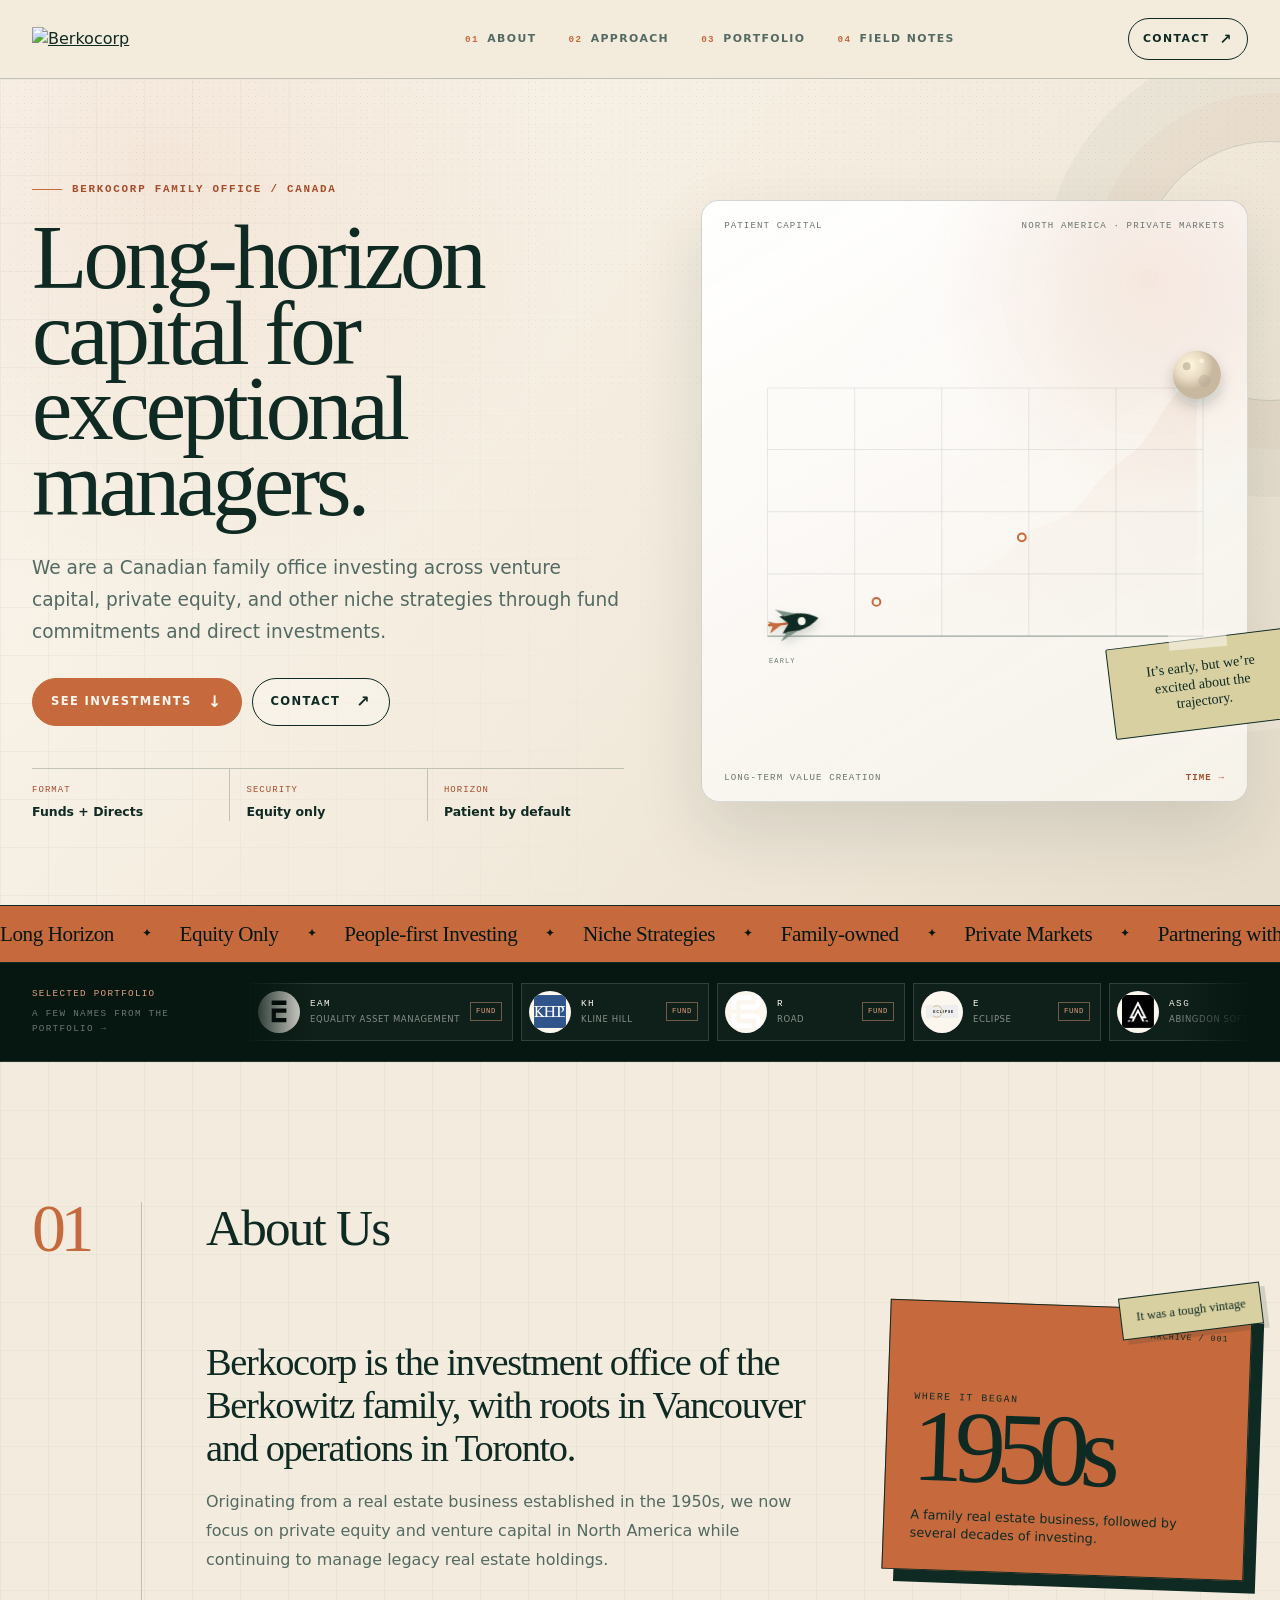
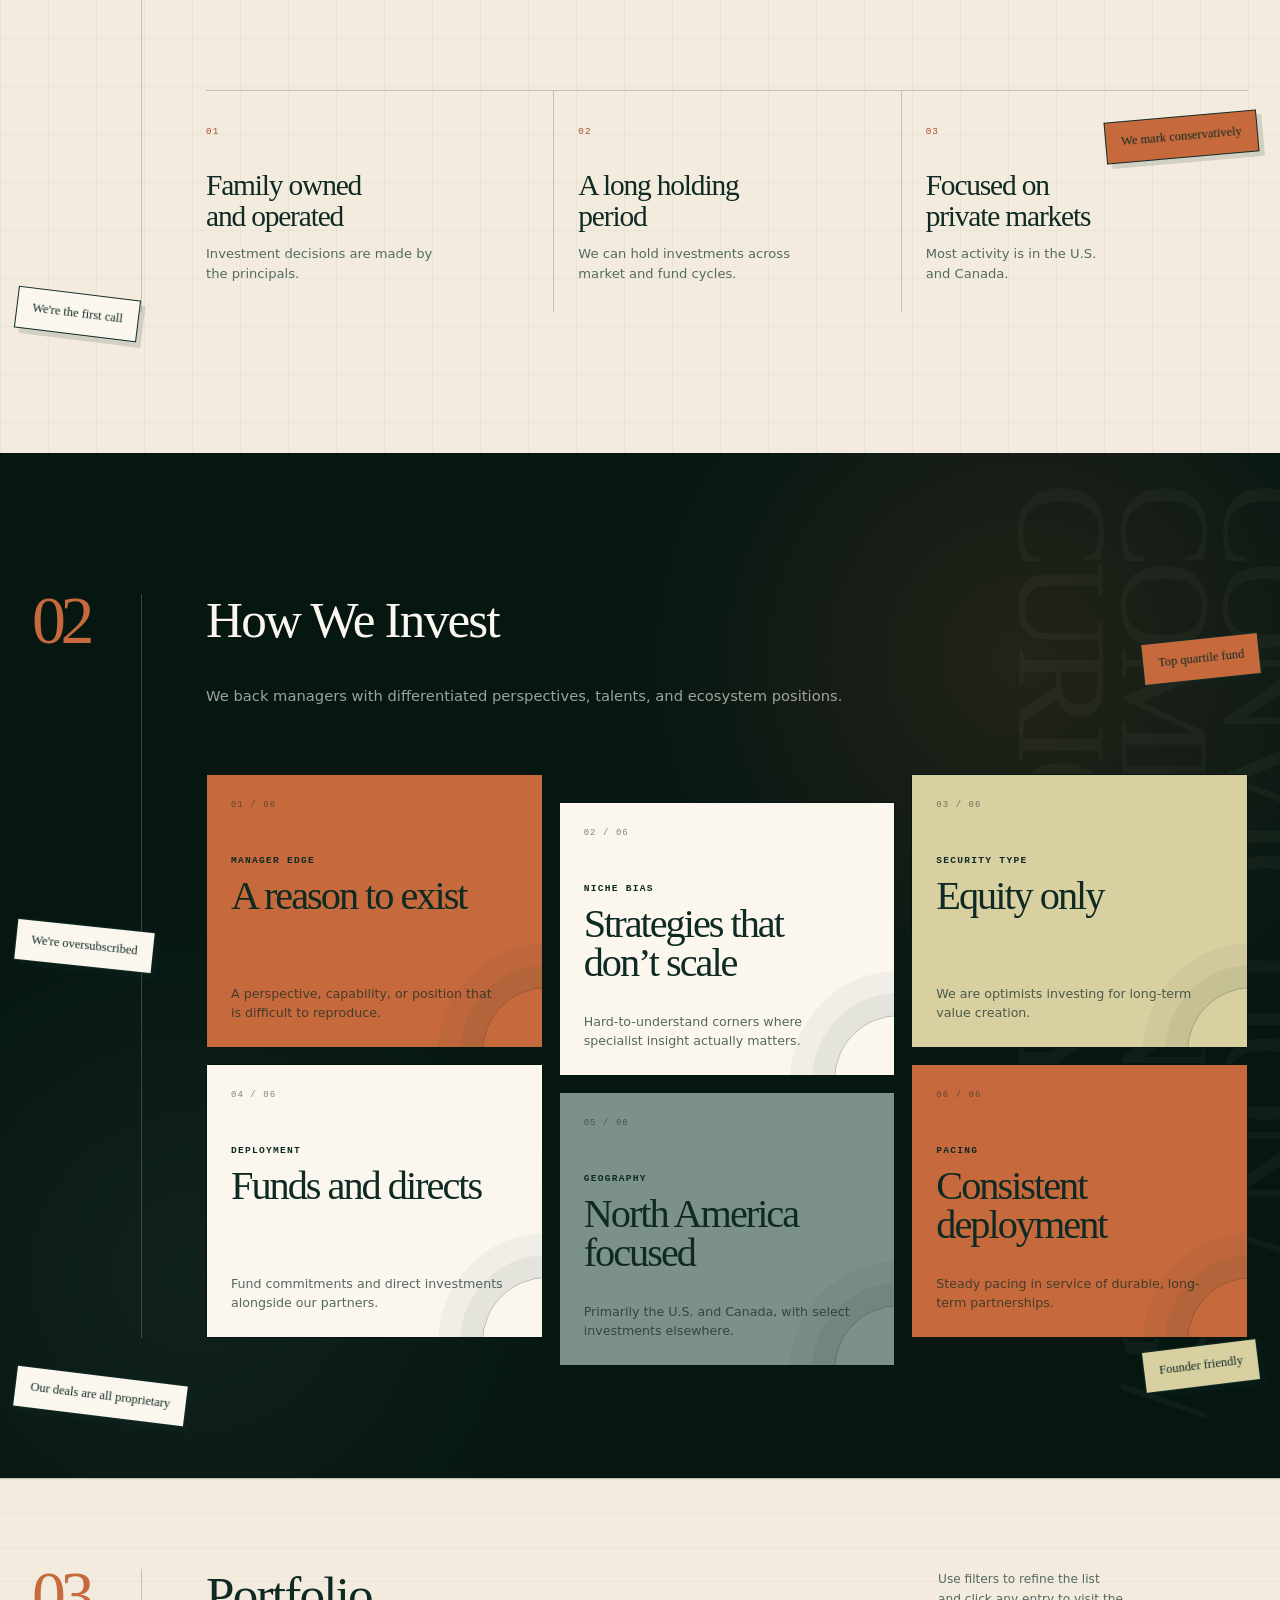
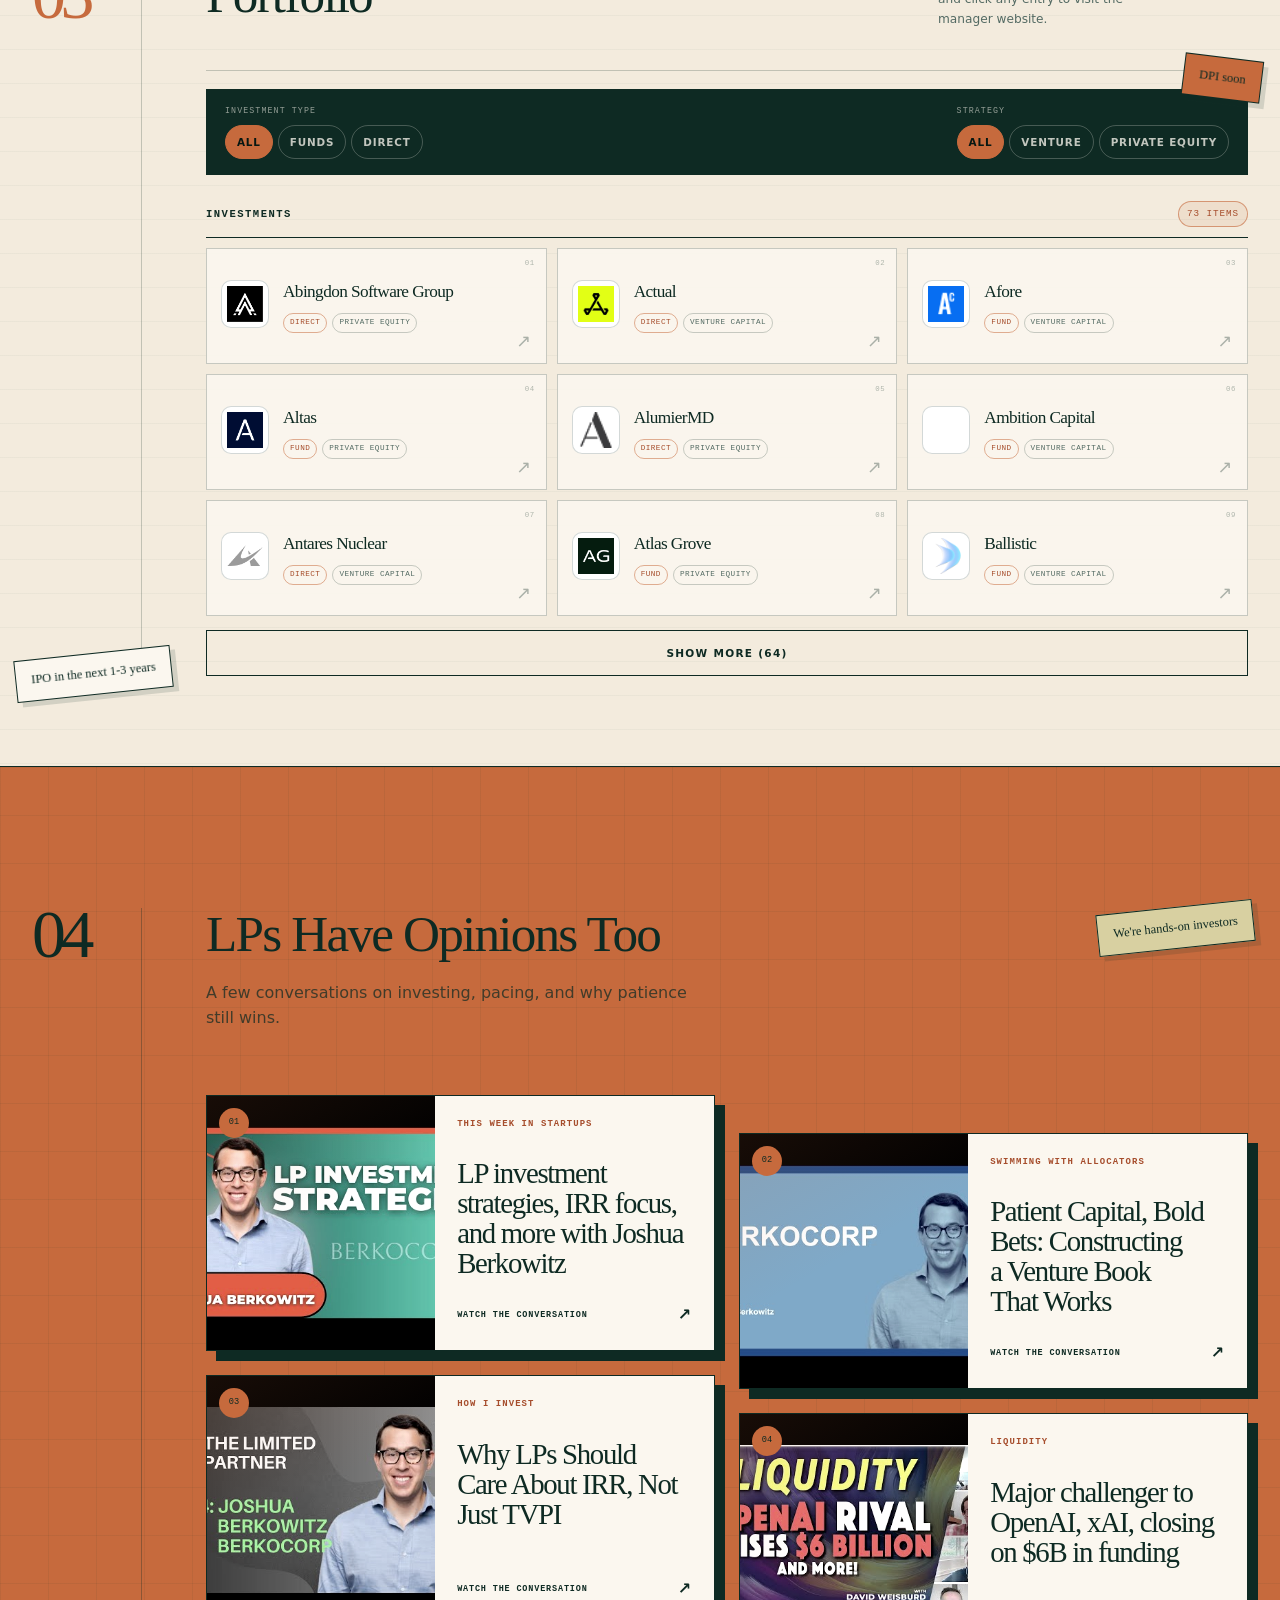
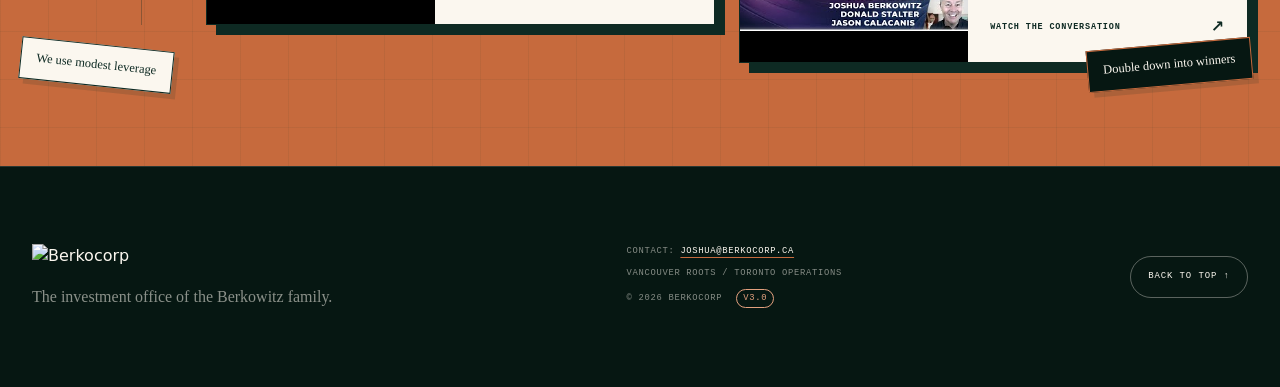
==== commit 429b0dc1: "Add files via upload" ====
--- a/index.html
+++ b/index.html
@@ -6,78 +6,96 @@
     <title>Berkocorp | Family Office</title>
     <meta
       name="description"
-      content="Berkocorp is a Canadian family office investing across venture capital, private equity, and other niche strategies through a mix of fund commitments and direct investments."
+      content="Berkocorp is a Canadian family office investing across venture capital, private equity, and other niche strategies through fund commitments and direct investments."
     />
-    <meta name="theme-color" content="#f5f1e8" />
+    <meta name="theme-color" content="#0e2a23" />
     <meta property="og:type" content="website" />
     <meta property="og:site_name" content="Berkocorp" />
     <meta property="og:title" content="Berkocorp | Family Office" />
     <meta
       property="og:description"
-      content="A Canadian family office investing across venture capital, private equity, and other niche strategies."
+      content="A Canadian family office investing across private equity, venture capital, and other niche strategies."
     />
-    <meta property="og:image" content="./assets/images/berkocorp-social-preview.png" />
+    <meta property="og:image" content="./assets/brand-v3/berkocorp-brand-concept.png" />
     <meta name="twitter:card" content="summary_large_image" />
     <meta name="twitter:title" content="Berkocorp | Family Office" />
-    <meta
-      name="twitter:description"
-      content="A Canadian family office investing across venture capital, private equity, and other niche strategies."
-    />
-    <meta name="twitter:image" content="./assets/images/berkocorp-social-preview.png" />
-    <link rel="icon" type="image/x-icon" href="./assets/icons/favicon.ico" />
-    <link rel="stylesheet" href="./styles.css" />
+    <meta name="twitter:description" content="A Canadian family office investing across private equity, venture capital, and other niche strategies." />
+    <meta name="twitter:image" content="./assets/brand-v3/berkocorp-brand-concept.png" />
+    <link rel="icon" type="image/png" sizes="32x32" href="./assets/icons/berkocorp-favicon-32.png?v=2" />
+    <link rel="icon" type="image/png" sizes="192x192" href="./assets/icons/berkocorp-favicon-192.png?v=2" />
+    <link rel="apple-touch-icon" sizes="180x180" href="./assets/icons/berkocorp-apple-touch-icon.png?v=2" />
+    <link rel="stylesheet" href="./styles.css?v=3.0.9" />
   </head>
-  <body>
+  <body data-version="3.0">
+    <a class="skip-link" href="#main-content">Skip to content</a>
+
     <header class="site-header">
+      <div class="page-progress" aria-hidden="true"></div>
       <div class="container nav-shell">
         <a class="header-logo-link" href="#top" aria-label="Berkocorp home">
-          <img src="./assets/images/berkocorp-logo.svg" alt="Berkocorp" class="header-logo" />
+          <img src="./assets/brand-v3/berkocorp-logo-live.png" alt="Berkocorp" class="header-logo" />
         </a>
         <nav class="site-nav" aria-label="Section navigation">
-          <a href="#about">About Us</a>
-          <a href="#invest">How We Invest</a>
-          <a href="#portfolio">Portfolio</a>
+          <a href="#about"><span>01</span> About</a>
+          <a href="#invest"><span>02</span> Approach</a>
+          <a href="#portfolio"><span>03</span> Portfolio</a>
+          <a href="#podcasts"><span>04</span> Field Notes</a>
         </nav>
+        <a class="header-contact" href="mailto:joshua@berkocorp.ca">Contact <span>↗</span></a>
       </div>
     </header>
 
-    <main id="top">
-      <section class="hero section-observe has-hover-labels">
-        <div class="hero-background"></div>
-        <div class="hover-label-cloud cloud-hero" aria-hidden="true">
-          <span class="hover-label mobile-hide" style="--hl-x: 7%; --hl-y: 86%; --hl-r: 6deg; --hl-delay: -2.2s; --hl-dx: -6px; --hl-dy: 5px; --hl-dur: 9.7s; --hl-o: 0.84;">
-            It's early, but we're excited about the trajectory
-          </span>
-        </div>
+    <main id="main-content">
+      <section id="top" class="hero section-observe">
+        <div class="hero-grain" aria-hidden="true"></div>
         <div class="container hero-layout">
           <div class="hero-copy">
-            <p class="eyebrow">Berkocorp Family Office</p>
+            <p class="eyebrow"><span></span> Berkocorp Family Office / Canada</p>
             <h1><span class="no-wrap">Long-horizon</span> capital for exceptional managers.</h1>
             <p class="hero-text">
               We are a Canadian family office investing across venture capital, private equity, and other niche
-              strategies through a mix of fund commitments and direct investments.
+              strategies through fund commitments and direct investments.
             </p>
             <div class="hero-actions" aria-label="Primary actions">
-              <a class="hero-action action-primary" href="#portfolio">View Portfolio</a>
-              <a class="hero-action action-secondary" href="mailto:joshua@berkocorp.ca">Contact Us</a>
-            </div>
-          </div>
-          <div class="hero-logo-frame" aria-hidden="true">
-            <div class="moonshot-chart">
-              <div class="chart-meta">
-                <span>Patient capital</span>
-              </div>
-              <svg class="chart-svg" viewBox="0 0 680 480" role="presentation">
+              <a class="hero-action action-primary" href="#portfolio">See investments <span>↓</span></a>
+              <a class="hero-action action-secondary" href="mailto:joshua@berkocorp.ca">Contact <span>↗</span></a>
+            </div>
+            <dl class="hero-facts" aria-label="Berkocorp investment profile">
+              <div>
+                <dt>Format</dt>
+                <dd>Funds + Directs</dd>
+              </div>
+              <div>
+                <dt>Security</dt>
+                <dd>Equity only</dd>
+              </div>
+              <div>
+                <dt>Horizon</dt>
+                <dd>Patient by default</dd>
+              </div>
+            </dl>
+          </div>
+
+          <div class="hero-field" aria-label="A compounding signal chart with a rocket following a long-term investment trajectory toward the moon">
+            <div class="field-topline">
+              <span>Patient capital</span>
+              <span>North America · Private markets</span>
+            </div>
+            <div class="moonshot-stage" aria-hidden="true">
+              <svg class="moonshot-chart" viewBox="0 0 680 480" role="presentation">
                 <defs>
-                  <linearGradient id="hero-chart-area" x1="0" y1="0" x2="0" y2="1">
-                    <stop offset="0" stop-color="#ff5c3d" stop-opacity="0.2"></stop>
-                    <stop offset="1" stop-color="#ff5c3d" stop-opacity="0"></stop>
+                  <linearGradient id="heroSignalArea" x1="0" y1="0" x2="0" y2="1">
+                    <stop offset="0" stop-color="#c66a3d" stop-opacity=".22"></stop>
+                    <stop offset="1" stop-color="#c66a3d" stop-opacity="0"></stop>
                   </linearGradient>
-                  <radialGradient id="hero-chart-moon" cx="35%" cy="30%">
+                  <radialGradient id="heroSignalMoon" cx="35%" cy="30%">
                     <stop offset="0" stop-color="#fff8df"></stop>
-                    <stop offset="0.58" stop-color="#eadcc4"></stop>
+                    <stop offset=".58" stop-color="#eadcc4"></stop>
                     <stop offset="1" stop-color="#c7b89f"></stop>
                   </radialGradient>
+                  <filter id="heroSignalShadow" x="-100%" y="-100%" width="300%" height="300%">
+                    <feDropShadow dx="0" dy="9" stdDeviation="9" flood-color="#0e2a23" flood-opacity=".2"></feDropShadow>
+                  </filter>
                 </defs>
                 <g class="chart-grid">
                   <path d="M74 86V405M186 86V405M298 86V405M410 86V405M522 86V405M634 86V405"></path>
@@ -90,255 +108,278 @@
                 ></path>
                 <path
                   class="chart-trajectory"
-                  pathLength="1"
                   d="M76 391 C130 389 154 371 193 365 C242 358 248 372 294 344 C339 316 351 329 393 286 C430 248 450 272 488 221 C525 170 540 187 576 127 C595 96 610 78 626 69"
                 ></path>
-                <g class="chart-moon">
-                  <circle cx="626" cy="69" r="31" fill="url(#hero-chart-moon)"></circle>
-                  <circle cx="613" cy="58" r="5" class="moon-crater crater-dark"></circle>
-                  <circle cx="636" cy="77" r="8" class="moon-crater crater-soft"></circle>
-                  <circle cx="632" cy="51" r="3" class="moon-crater crater-light"></circle>
+                <g class="chart-points">
+                  <circle cx="214" cy="361" r="5"></circle>
+                  <circle cx="401" cy="278" r="5"></circle>
+                </g>
+                <g class="chart-moon" filter="url(#heroSignalShadow)">
+                  <circle cx="626" cy="69" r="31" fill="url(#heroSignalMoon)"></circle>
+                  <circle cx="613" cy="58" r="5" fill="#b8aa94" opacity=".65"></circle>
+                  <circle cx="636" cy="77" r="8" fill="#b8aa94" opacity=".45"></circle>
+                  <circle cx="632" cy="51" r="3" fill="#fff8e8" opacity=".7"></circle>
                 </g>
                 <g class="chart-rocket">
-                  <path class="rocket-flame" d="M-18 0L-31 -7L-27 0L-31 7Z"></path>
-                  <path class="rocket-body" d="M-18 -10 C2 -13 18 -8 29 0 C18 8 2 13 -18 10 L-8 0Z"></path>
-                  <path class="rocket-window" d="M8 -5A5 5 0 1 0 8 5A5 5 0 1 0 8 -5"></path>
-                  <path class="rocket-fin" d="M-12 -9L-21 -19L2 -10ZM-12 9L-21 19L2 10Z"></path>
+                  <path class="flight-rocket-flame" d="M-18 0L-34 -8L-29 0L-34 8Z"></path>
+                  <path class="flight-rocket-body" d="M-18 -11 C3 -14 20 -9 31 0 C20 9 3 14 -18 11 L-8 0Z"></path>
+                  <path class="flight-rocket-window" d="M9 -5A5 5 0 1 0 9 5A5 5 0 1 0 9 -5"></path>
+                  <path class="flight-rocket-fin" d="M-12 -10L-22 -21L3 -11ZM-12 10L-22 21L3 11Z"></path>
                 </g>
+                <text class="chart-axis-label" x="76" y="439">EARLY</text>
+                <text class="chart-axis-label" x="634" y="439" text-anchor="end">ENDURING</text>
               </svg>
-              <div class="chart-footer">
-                <span>Long-term value creation</span>
-                <strong>Time →</strong>
-              </div>
-            </div>
-          </div>
-        </div>
-      </section>
-
-      <section class="portfolio-logo-ticker" aria-label="Portfolio logo ticker">
+            </div>
+            <div class="field-footer">
+              <span>Long-term value creation</span>
+              <span>Time →</span>
+            </div>
+            <p class="hero-note">It’s early, but we’re excited about the trajectory.</p>
+          </div>
+        </div>
+        <div class="hero-marquee" aria-hidden="true">
+          <div>
+            <span>Long Horizon</span><i>✦</i><span>Equity Only</span><i>✦</i><span>People-first Investing</span><i>✦</i><span>Niche Strategies</span><i>✦</i><span>Family-owned</span><i>✦</i><span>Private Markets</span><i>✦</i><span>Partnering with Exceptional People</span><i>✦</i>
+            <span>Long Horizon</span><i>✦</i><span>Equity Only</span><i>✦</i><span>People-first Investing</span><i>✦</i><span>Niche Strategies</span><i>✦</i><span>Family-owned</span><i>✦</i><span>Private Markets</span><i>✦</i><span>Partnering with Exceptional People</span><i>✦</i>
+          </div>
+        </div>
+      </section>
+
+      <section class="portfolio-logo-ticker" aria-label="Selected portfolio logos">
         <div class="portfolio-logo-ticker-shell">
-          <p class="portfolio-logo-ticker-label">Selected Portfolio</p>
+          <div class="ticker-label-wrap">
+            <p class="portfolio-logo-ticker-label">Selected portfolio</p>
+            <span>A few names from the portfolio →</span>
+          </div>
           <div class="portfolio-logo-ticker-viewport">
             <div class="portfolio-logo-ticker-track" id="portfolio-logo-ticker-track"></div>
           </div>
         </div>
       </section>
 
-      <section id="about" class="section-observe section-light has-hover-labels">
-        <div class="hover-label-cloud cloud-about" aria-hidden="true">
-          <span class="hover-label mobile-hide" style="--hl-x: 95%; --hl-y: 26%; --hl-r: -8deg; --hl-delay: -1.2s; --hl-dx: 7px; --hl-dy: -3px; --hl-dur: 10.9s; --hl-o: 0.82;">
-            It was a tough vintage
-          </span>
-          <span class="hover-label is-accent" style="--hl-x: 95%; --hl-y: 70%; --hl-r: -5deg; --hl-delay: -2.8s; --hl-dx: -5px; --hl-dy: 6px; --hl-dur: 9.9s; --hl-o: 0.9;">
-            We mark conservatively
-          </span>
-          <span class="hover-label mobile-hide" style="--hl-x: 6%; --hl-y: 84%; --hl-r: 7deg; --hl-delay: -1.9s; --hl-dx: 6px; --hl-dy: 5px; --hl-dur: 11.6s; --hl-o: 0.8;">
-            We're the first call
-          </span>
-        </div>
-        <div class="container section-grid">
-          <h2>About Us</h2>
-          <div class="section-copy">
-            <p>
-              Berkocorp is the investment office of the Berkowitz family, with roots in Vancouver and operations in
-              Toronto.
-            </p>
-            <p>
-              Originating from a real estate business established in the 1950s, Berkocorp now focuses on private
-              equity and venture capital in North America, while continuing to manage legacy real estate holdings.
-            </p>
-            <ul class="about-highlights" aria-label="Berkocorp background highlights">
-              <li>Family owned and operated, with principal-led decision making.</li>
-              <li>Patient, long-term investors with a multi-generational perspective.</li>
-              <li>Concentrated in private markets, with a North America focus.</li>
-            </ul>
-          </div>
-        </div>
-      </section>
-
-      <section id="invest" class="section-observe section-band has-hover-labels">
-        <div class="hover-label-cloud cloud-invest" aria-hidden="true">
-          <span class="hover-label is-accent" style="--hl-x: 95%; --hl-y: 24%; --hl-r: -6deg; --hl-delay: -0.9s; --hl-dx: 4px; --hl-dy: -5px; --hl-dur: 10.3s; --hl-o: 0.9;">
-            Top quartile fund
-          </span>
-          <span class="hover-label" style="--hl-x: 6%; --hl-y: 56%; --hl-r: 6deg; --hl-delay: -2.4s; --hl-dx: -8px; --hl-dy: 4px; --hl-dur: 9.4s; --hl-o: 0.83;">
-            We're oversubscribed
-          </span>
-          <span class="hover-label mobile-hide" style="--hl-x: 95%; --hl-y: 86%; --hl-r: -7deg; --hl-delay: -1.4s; --hl-dx: 7px; --hl-dy: -4px; --hl-dur: 11.8s; --hl-o: 0.81;">
-            Founder friendly
-          </span>
-          <span class="hover-label mobile-hide" style="--hl-x: 6%; --hl-y: 88%; --hl-r: 8deg; --hl-delay: -3.1s; --hl-dx: -6px; --hl-dy: 6px; --hl-dur: 10.8s; --hl-o: 0.79;">
-            Our deals are all proprietary
-          </span>
-        </div>
-        <div class="container section-grid">
-          <h2>How We Invest</h2>
-          <div class="section-copy">
-            <p>
-              We back managers with differentiated perspectives, talents, and ecosystem positions that can sustain a
-              long-term competitive advantage.
-            </p>
-            <p>
-              We favor specialty and niche strategies, with disciplined pacing designed to build durable
-              relationships over time.
-            </p>
-          </div>
-        </div>
-
-        <div class="container invest-grid" aria-label="How we invest details">
-          <article class="invest-card">
-            <p class="item-label">Manager Edge</p>
-            <p class="item-value">Differentiated by design</p>
-            <p>We look for unique perspective, talent, or positioning that compounds over time.</p>
-          </article>
-          <article class="invest-card">
-            <p class="item-label">Niche Bias</p>
-            <p class="item-value">Strategies that don't scale</p>
-            <p>We are drawn to niche sectors and hard-to-understand strategies where specialist insight matters.</p>
-          </article>
-          <article class="invest-card">
-            <p class="item-label">Security Type</p>
-            <p class="item-value">Equity only</p>
-            <p>We are optimists investing exclusively in equity for long-term value creation.</p>
-          </article>
-          <article class="invest-card">
-            <p class="item-label">Deployment Format</p>
-            <p class="item-value">Funds and directs</p>
-            <p>We make fund commitments, and direct investments alongside our partners.</p>
-          </article>
-          <article class="invest-card">
-            <p class="item-label">Geography</p>
-            <p class="item-value">North America focused</p>
-            <p>Primary focus is the U.S. and Canada, with select investments in Europe and Israel.</p>
-          </article>
-          <article class="invest-card">
-            <p class="item-label">Pacing</p>
-            <p class="item-value">Consistent deployment</p>
-            <p>We deploy at a steady pace to support long-term partnerships.</p>
-          </article>
-        </div>
-      </section>
-
-      <section id="portfolio" class="section-observe section-light has-hover-labels">
-        <div class="hover-label-cloud cloud-portfolio" aria-hidden="true">
-          <span class="hover-label is-accent" style="--hl-x: 95%; --hl-y: 26%; --hl-r: 7deg; --hl-delay: -1.7s; --hl-dx: -7px; --hl-dy: 3px; --hl-dur: 9.8s; --hl-o: 0.91;">
-            DPI soon
-          </span>
-          <span class="hover-label mobile-hide" style="--hl-x: 6%; --hl-y: 88%; --hl-r: -6deg; --hl-delay: -0.6s; --hl-dx: 8px; --hl-dy: -5px; --hl-dur: 11.2s; --hl-o: 0.82;">
-            IPO in the next 1-3 years
-          </span>
-        </div>
-        <div class="container section-grid portfolio-intro">
-          <h2>Portfolio</h2>
-          <div class="section-copy">
-            <p>Use filters to refine the list and click any entry to visit the manager website.</p>
-          </div>
-        </div>
-
-        <div class="container filter-row" role="toolbar" aria-label="Portfolio filters">
-          <div class="button-group" data-filter-group="kind" role="group" aria-label="Investment type">
-            <button type="button" class="filter-button is-active" data-kind="all" aria-pressed="true">All</button>
-            <button type="button" class="filter-button" data-kind="fund" aria-pressed="false">Funds</button>
-            <button type="button" class="filter-button" data-kind="direct" aria-pressed="false">Direct</button>
-          </div>
-          <div class="button-group" data-filter-group="label" role="group" aria-label="Strategy">
-            <button type="button" class="filter-button is-active" data-label="all" aria-pressed="true">All</button>
-            <button type="button" class="filter-button" data-label="venture-capital" aria-pressed="false">
-              Venture Capital
-            </button>
-            <button type="button" class="filter-button" data-label="private-equity" aria-pressed="false">
-              Private Equity
-            </button>
-          </div>
-        </div>
-
-        <div class="container split-layout single-column">
-          <section class="portfolio-column" aria-labelledby="funds-heading">
-            <div class="column-head">
-              <h3 id="funds-heading">Investments</h3>
-              <span class="count" id="fund-count" aria-live="polite">0</span>
-            </div>
-            <div class="portfolio-grid" id="fund-grid" role="list"></div>
-            <button type="button" class="show-more-button" id="fund-show-more" aria-controls="fund-grid" hidden>
-              Show more
-            </button>
-          </section>
-        </div>
-      </section>
-
-      <section id="podcasts" class="section-observe section-light media-preview has-hover-labels">
-        <div class="hover-label-cloud cloud-podcasts" aria-hidden="true">
-          <span class="hover-label mobile-hide" style="--hl-x: 92%; --hl-y: 14%; --hl-r: -6deg; --hl-delay: -2.2s; --hl-dx: 6px; --hl-dy: -4px; --hl-dur: 10.2s; --hl-o: 0.86;">
-            We're hands-on investors
-          </span>
-          <span class="hover-label" style="--hl-x: 90%; --hl-y: 90%; --hl-r: -5deg; --hl-delay: -1.3s; --hl-dx: 6px; --hl-dy: 4px; --hl-dur: 10.6s; --hl-o: 0.84;">
-            Double down into winners
-          </span>
-          <span class="hover-label mobile-hide" style="--hl-x: 8%; --hl-y: 88%; --hl-r: 6deg; --hl-delay: -0.8s; --hl-dx: 7px; --hl-dy: 5px; --hl-dur: 10.7s; --hl-o: 0.84;">
-            We use modest leverage
-          </span>
-        </div>
-        <div class="container media-shell">
-          <div class="media-head">
-            <h2>LPs Have Opinions Too</h2>
-            <p class="media-subtext">A few conversations on investing, pacing, and why patience still wins.</p>
-          </div>
-
-          <div class="podcast-grid" aria-label="Podcast appearances">
-            <article class="podcast-card">
-              <a href="https://www.youtube.com/watch?v=W9EOu8RQVj4" target="_blank" rel="noreferrer noopener">
-                <img src="./assets/images/youtube-this-week-in-startups.jpg" alt="YouTube thumbnail for This Week in Startups episode 1882" loading="lazy" decoding="async" />
-                <div class="podcast-copy">
-                  <p class="podcast-label">This Week in Startups</p>
-                  <p class="podcast-title">LP investment strategies, IRR focus, and more with Berkocorp's Joshua Berkowitz | E1882</p>
-                  <span class="podcast-link">Listen</span>
+      <section id="about" class="section-observe about-section">
+        <div class="container section-frame">
+          <div class="section-index" aria-hidden="true">
+            <span>01</span>
+          </div>
+          <div class="about-content">
+            <div class="section-heading">
+              <h2>About Us</h2>
+            </div>
+            <div class="about-story">
+              <div class="section-copy">
+                <p class="lede">
+                  Berkocorp is the investment office of the Berkowitz family, with roots in Vancouver and operations
+                  in Toronto.
+                </p>
+                <p>
+                  Originating from a real estate business established in the 1950s, we now focus on private equity
+                  and venture capital in North America while continuing to manage legacy real estate holdings.
+                </p>
+              </div>
+              <div class="origin-card" aria-label="Berkocorp family business heritage">
+                <span>Where it began</span>
+                <strong>1950s</strong>
+                <p>A family real estate business, followed by several decades of investing.</p>
+              </div>
+            </div>
+            <ol class="about-highlights" aria-label="Berkocorp background highlights">
+              <li><span>01</span><strong>Family owned and operated</strong><p>Investment decisions are made by the principals.</p></li>
+              <li><span>02</span><strong>A long holding period</strong><p>We can hold investments across market and fund cycles.</p></li>
+              <li><span>03</span><strong>Focused on private markets</strong><p>Most activity is in the U.S. and Canada.</p></li>
+            </ol>
+          </div>
+        </div>
+        <p class="margin-note note-vintage note-lime">It was a tough vintage</p>
+        <p class="margin-note note-mark note-accent">We mark conservatively</p>
+        <p class="margin-note note-about">We're the first call</p>
+      </section>
+
+      <section id="invest" class="section-observe invest-section">
+        <div class="container section-frame section-frame-dark">
+          <div class="section-index" aria-hidden="true">
+            <span>02</span>
+          </div>
+          <div class="invest-content">
+            <div class="section-heading section-heading-light">
+              <h2>How We Invest</h2>
+              <div class="section-copy">
+                <p>We back managers with differentiated perspectives, talents, and ecosystem positions.</p>
+              </div>
+            </div>
+
+            <div class="invest-grid" aria-label="How we invest details">
+              <article class="invest-card card-coral">
+                <span class="card-number">01 / 06</span>
+                <p class="item-label">Manager edge</p>
+                <p class="item-value">A reason to exist</p>
+                <p>A perspective, capability, or position that is difficult to reproduce.</p>
+              </article>
+              <article class="invest-card card-paper">
+                <span class="card-number">02 / 06</span>
+                <p class="item-label">Niche bias</p>
+                <p class="item-value">Strategies that don’t scale</p>
+                <p>Hard-to-understand corners where specialist insight actually matters.</p>
+              </article>
+              <article class="invest-card card-lime">
+                <span class="card-number">03 / 06</span>
+                <p class="item-label">Security type</p>
+                <p class="item-value">Equity only</p>
+                <p>We are optimists investing for long-term value creation.</p>
+              </article>
+              <article class="invest-card card-paper">
+                <span class="card-number">04 / 06</span>
+                <p class="item-label">Deployment</p>
+                <p class="item-value">Funds and directs</p>
+                <p>Fund commitments and direct investments alongside our partners.</p>
+              </article>
+              <article class="invest-card card-blue">
+                <span class="card-number">05 / 06</span>
+                <p class="item-label">Geography</p>
+                <p class="item-value">North America focused</p>
+                <p>Primarily the U.S. and Canada, with select investments elsewhere.</p>
+              </article>
+              <article class="invest-card card-coral">
+                <span class="card-number">06 / 06</span>
+                <p class="item-label">Pacing</p>
+                <p class="item-value">Consistent deployment</p>
+                <p>Steady pacing in service of durable, long-term partnerships.</p>
+              </article>
+            </div>
+
+          </div>
+        </div>
+        <p class="margin-note note-top-quartile note-accent">Top quartile fund</p>
+        <p class="margin-note note-oversubscribed">We're oversubscribed</p>
+        <p class="margin-note note-founder-friendly note-lime">Founder friendly</p>
+        <p class="margin-note note-proprietary">Our deals are all proprietary</p>
+      </section>
+
+      <section id="portfolio" class="section-observe portfolio-section">
+        <div class="container section-frame">
+          <div class="section-index" aria-hidden="true">
+            <span>03</span>
+          </div>
+          <div class="portfolio-content">
+            <div class="section-heading portfolio-heading">
+              <h2>Portfolio</h2>
+              <p class="portfolio-instruction">Use filters to refine the list and click any entry to visit the manager website.</p>
+            </div>
+
+            <div class="filter-row" role="toolbar" aria-label="Portfolio filters">
+              <div class="filter-block">
+                <span>Investment type</span>
+                <div class="button-group" data-filter-group="kind" role="group" aria-label="Investment type">
+                  <button type="button" class="filter-button is-active" data-kind="all" aria-pressed="true">All</button>
+                  <button type="button" class="filter-button" data-kind="fund" aria-pressed="false">Funds</button>
+                  <button type="button" class="filter-button" data-kind="direct" aria-pressed="false">Direct</button>
                 </div>
-              </a>
-            </article>
-
-            <article class="podcast-card">
-              <a href="https://www.youtube.com/watch?v=g37vB3Mr0-U" target="_blank" rel="noreferrer noopener">
-                <img src="./assets/images/youtube-swimming-with-allocators.jpg" alt="YouTube thumbnail for Patient Capital, Bold Bets" loading="lazy" decoding="async" />
-                <div class="podcast-copy">
-                  <p class="podcast-label">Swimming with Allocators</p>
-                  <p class="podcast-title">Patient Capital, Bold Bets: Constructing a Venture Book That Works</p>
-                  <span class="podcast-link">Listen</span>
+              </div>
+              <div class="filter-block">
+                <span>Strategy</span>
+                <div class="button-group" data-filter-group="label" role="group" aria-label="Strategy">
+                  <button type="button" class="filter-button is-active" data-label="all" aria-pressed="true">All</button>
+                  <button type="button" class="filter-button" data-label="venture-capital" aria-pressed="false">Venture</button>
+                  <button type="button" class="filter-button" data-label="private-equity" aria-pressed="false">Private Equity</button>
                 </div>
-              </a>
-            </article>
-
-            <article class="podcast-card">
-              <a href="https://www.youtube.com/watch?v=lI4EOVcl1io" target="_blank" rel="noreferrer noopener">
-                <img src="./assets/images/youtube-how-i-invest.jpg" alt="YouTube thumbnail for Joshua Berkowitz on How I Invest" loading="lazy" decoding="async" />
-                <div class="podcast-copy">
-                  <p class="podcast-label">How I Invest w/David Weisburd</p>
-                  <p class="podcast-title">Joshua Berkowitz of Berkocorp on Why LPs Should Care about IRR% not TVPI | E24</p>
-                  <span class="podcast-link">Listen</span>
+              </div>
+            </div>
+
+            <div class="split-layout single-column">
+              <section class="portfolio-column" aria-labelledby="funds-heading">
+                <div class="column-head">
+                  <h3 id="funds-heading">Investments</h3>
+                  <span class="count" id="fund-count" aria-live="polite">0</span>
                 </div>
-              </a>
-            </article>
-
-            <article class="podcast-card">
-              <a href="https://www.youtube.com/watch?v=cUryiZ6bafc" target="_blank" rel="noreferrer noopener">
-                <img src="./assets/images/youtube-liquidity.jpg" alt="YouTube thumbnail for Liquidity episode 1944" loading="lazy" decoding="async" />
-                <div class="podcast-copy">
-                  <p class="podcast-label">Liquidity</p>
-                  <p class="podcast-title">Major challenger to OpenAI, xAI, closing on $6B in funding | E1944</p>
-                  <span class="podcast-link">Listen</span>
-                </div>
-              </a>
-            </article>
-          </div>
-        </div>
-      </section>
+                <div class="portfolio-grid" id="fund-grid" role="list"></div>
+                <button type="button" class="show-more-button" id="fund-show-more" aria-controls="fund-grid" hidden>
+                  Show more
+                </button>
+              </section>
+            </div>
+          </div>
+        </div>
+        <p class="margin-note note-dpi note-accent">DPI soon</p>
+        <p class="margin-note note-ipo">IPO in the next 1-3 years</p>
+      </section>
+
+      <section id="podcasts" class="section-observe media-preview">
+        <div class="container section-frame section-frame-media">
+          <div class="section-index" aria-hidden="true">
+            <span>04</span>
+          </div>
+          <div class="media-shell">
+            <div class="media-head section-heading">
+              <h2>LPs Have Opinions Too</h2>
+              <p class="media-subtext">A few conversations on investing, pacing, and why patience still wins.</p>
+            </div>
+
+            <div class="podcast-grid" aria-label="Podcast appearances">
+              <article class="podcast-card">
+                <a href="https://www.youtube.com/watch?v=W9EOu8RQVj4" target="_blank" rel="noreferrer noopener">
+                  <div class="podcast-image-wrap"><span>01</span><img src="./assets/images/youtube-this-week-in-startups.jpg" alt="This Week in Startups episode 1882" loading="lazy" decoding="async" /></div>
+                  <div class="podcast-copy">
+                    <p class="podcast-label">This Week in Startups</p>
+                    <p class="podcast-title">LP investment strategies, IRR focus, and more with Joshua Berkowitz</p>
+                    <span class="podcast-link">Watch the conversation</span>
+                  </div>
+                </a>
+              </article>
+
+              <article class="podcast-card">
+                <a href="https://www.youtube.com/watch?v=g37vB3Mr0-U" target="_blank" rel="noreferrer noopener">
+                  <div class="podcast-image-wrap"><span>02</span><img src="./assets/images/youtube-swimming-with-allocators.jpg" alt="Patient Capital, Bold Bets podcast episode" loading="lazy" decoding="async" /></div>
+                  <div class="podcast-copy">
+                    <p class="podcast-label">Swimming with Allocators</p>
+                    <p class="podcast-title">Patient Capital, Bold Bets: Constructing a Venture Book That Works</p>
+                    <span class="podcast-link">Watch the conversation</span>
+                  </div>
+                </a>
+              </article>
+
+              <article class="podcast-card">
+                <a href="https://www.youtube.com/watch?v=lI4EOVcl1io" target="_blank" rel="noreferrer noopener">
+                  <div class="podcast-image-wrap"><span>03</span><img src="./assets/images/youtube-how-i-invest.jpg" alt="Joshua Berkowitz on How I Invest" loading="lazy" decoding="async" /></div>
+                  <div class="podcast-copy">
+                    <p class="podcast-label">How I Invest</p>
+                    <p class="podcast-title">Why LPs Should Care About IRR, Not Just TVPI</p>
+                    <span class="podcast-link">Watch the conversation</span>
+                  </div>
+                </a>
+              </article>
+
+              <article class="podcast-card">
+                <a href="https://www.youtube.com/watch?v=cUryiZ6bafc" target="_blank" rel="noreferrer noopener">
+                  <div class="podcast-image-wrap"><span>04</span><img src="./assets/images/youtube-liquidity.jpg" alt="Liquidity episode 1944" loading="lazy" decoding="async" /></div>
+                  <div class="podcast-copy">
+                    <p class="podcast-label">Liquidity</p>
+                    <p class="podcast-title">Major challenger to OpenAI, xAI, closing on $6B in funding</p>
+                    <span class="podcast-link">Watch the conversation</span>
+                  </div>
+                </a>
+              </article>
+            </div>
+          </div>
+        </div>
+        <p class="margin-note note-hands-on note-lime">We're hands-on investors</p>
+        <p class="margin-note note-double-down note-dark">Double down into winners</p>
+        <p class="margin-note note-leverage">We use modest leverage</p>
+      </section>
+
     </main>
 
     <footer class="site-footer section-observe">
       <div class="container footer-inner">
-        <img src="./assets/images/berkocorp-logo.svg" alt="Berkocorp" class="footer-logo" />
-        <p>
-          Contact: <a href="mailto:joshua@berkocorp.ca">joshua@berkocorp.ca</a>
-        </p>
+        <div class="footer-brand">
+          <img src="./assets/brand-v3/berkocorp-logo-live-reverse.png" alt="Berkocorp" class="footer-logo" />
+          <p>The investment office of the Berkowitz family.</p>
+        </div>
+        <div class="footer-meta">
+          <p class="footer-contact">Contact: <a href="mailto:joshua@berkocorp.ca">joshua@berkocorp.ca</a></p>
+          <p>Vancouver roots / Toronto operations</p>
+          <p>© <span id="footer-year">2026</span> Berkocorp <span class="version-chip">v3.0</span></p>
+        </div>
+        <a class="footer-top" href="#top">Back to top ↑</a>
       </div>
     </footer>
 
@@ -357,9 +398,10 @@
             <span class="tag label-tag"></span>
           </div>
         </div>
+        <a class="card-arrow" target="_blank" rel="noreferrer noopener">↗</a>
       </article>
     </template>
 
-    <script src="./script.js"></script>
+    <script src="./script.js?v=3.0.4"></script>
   </body>
 </html>
--- a/styles.css
+++ b/styles.css
@@ -1,23 +1,33 @@
 :root {
-  --navy-900: #243249;
-  --ink-900: #1f2a3a;
-  --ink-700: #5f6877;
-  --paper-100: #f5f1e8;
-  --paper-50: #fdfaf5;
-  --line: rgba(36, 50, 73, 0.2);
-  --accent: #ff5c3d;
-  --accent-soft: rgba(255, 92, 61, 0.1);
-  --motion-duration-fast: 160ms;
-  --motion-ease-soft: cubic-bezier(0.24, 0.58, 0.26, 1);
-  --radius: 16px;
-  --card-radius: 14px;
-  --max-width: 1160px;
-  --font-serif: "Iowan Old Style", "Palatino Linotype", Palatino, Georgia, serif;
-  --font-sans: "Avenir Next", Avenir, "Segoe UI", system-ui, -apple-system, BlinkMacSystemFont, sans-serif;
-}
-
-* {
+  --ink: #0e2a23;
+  --ink-deep: #061712;
+  --ink-soft: #536a63;
+  --paper: #f3ebdd;
+  --paper-bright: #fbf7ef;
+  --paper-deep: #ded5c5;
+  --coral: #c66a3d;
+  --coral-dark: #a64d2c;
+  --coral-soft: #e2a07e;
+  --lime: #d8d0a1;
+  --sky: #7c9188;
+  --line: rgba(14, 42, 35, 0.22);
+  --line-light: rgba(251, 247, 239, 0.2);
+  --max-width: 1280px;
+  --serif: "Iowan Old Style", Baskerville, "Palatino Linotype", Palatino, Georgia, serif;
+  --sans: "Avenir Next", Avenir, "Segoe UI", system-ui, -apple-system, BlinkMacSystemFont, sans-serif;
+  --mono: "SFMono-Regular", Consolas, "Liberation Mono", Menlo, monospace;
+  --ease-out: cubic-bezier(0.2, 0.72, 0.2, 1);
+}
+
+*,
+*::before,
+*::after {
   box-sizing: border-box;
+}
+
+html {
+  scroll-behavior: smooth;
+  scroll-padding-top: 90px;
 }
 
 html,
@@ -36,31 +46,57 @@
 }
 
 body {
-  font-family: var(--font-sans);
-  color: var(--ink-900);
-  background:
-    linear-gradient(160deg, rgba(255, 92, 61, 0.06), rgba(255, 92, 61, 0) 35%),
-    radial-gradient(circle at 90% 8%, rgba(36, 50, 73, 0.08), transparent 42%),
-    var(--paper-100);
-  line-height: 1.65;
+  background: var(--paper);
+  color: var(--ink);
+  font-family: var(--sans);
+  line-height: 1.55;
+  -webkit-font-smoothing: antialiased;
+}
+
+body::selection {
+  background: var(--coral);
+  color: var(--paper-bright);
 }
 
 img {
+  display: block;
   max-width: 100%;
-  display: block;
+}
+
+button,
+a {
+  -webkit-tap-highlight-color: transparent;
+}
+
+a {
+  color: inherit;
 }
 
 [hidden] {
   display: none !important;
 }
 
-a {
-  color: inherit;
-}
-
 .container {
-  width: min(var(--max-width), 92vw);
+  width: min(var(--max-width), calc(100vw - 64px));
   margin-inline: auto;
+}
+
+.skip-link {
+  position: fixed;
+  top: 10px;
+  left: 10px;
+  z-index: 1000;
+  transform: translateY(-180%);
+  padding: 10px 14px;
+  border-radius: 6px;
+  background: var(--ink-deep);
+  color: white;
+  font-size: 0.82rem;
+  text-decoration: none;
+}
+
+.skip-link:focus {
+  transform: translateY(0);
 }
 
 .site-header {
@@ -68,560 +104,801 @@
   top: 0;
   z-index: 100;
   border-bottom: 1px solid var(--line);
-  backdrop-filter: blur(10px);
-  background: rgba(245, 241, 232, 0.84);
+  background: rgba(243, 235, 221, 0.89);
+  backdrop-filter: blur(18px) saturate(1.15);
+}
+
+.page-progress {
+  position: absolute;
+  left: 0;
+  bottom: -1px;
+  width: calc(var(--page-progress, 0) * 100%);
+  height: 2px;
+  background: var(--coral);
+  transform-origin: left;
 }
 
 .nav-shell {
-  min-height: 82px;
-  display: flex;
+  min-height: 78px;
+  display: grid;
+  grid-template-columns: minmax(180px, 260px) 1fr auto;
   align-items: center;
-  justify-content: space-between;
-  gap: 24px;
+  gap: 32px;
 }
 
 .header-logo-link {
-  display: inline-flex;
-  align-items: center;
-  width: clamp(214px, 24vw, 296px);
-  height: auto;
-  aspect-ratio: 1335 / 278;
+  display: block;
+  width: min(230px, 100%);
   overflow: hidden;
 }
 
 .header-logo {
   width: 100%;
   height: auto;
-  display: block;
-  object-fit: contain;
-  object-position: left center;
 }
 
 .site-nav {
   display: flex;
-  gap: 20px;
-  flex-wrap: wrap;
+  align-items: center;
+  justify-content: center;
+  gap: clamp(16px, 2.5vw, 34px);
+}
+
+.site-nav a,
+.header-contact {
+  position: relative;
+  font-size: 0.68rem;
+  font-weight: 700;
+  letter-spacing: 0.13em;
+  text-decoration: none;
+  text-transform: uppercase;
 }
 
 .site-nav a {
-  position: relative;
-  text-decoration: none;
-  color: var(--ink-700);
-  font-size: 0.85rem;
-  letter-spacing: 0.08em;
-  text-transform: uppercase;
-  transition: color var(--motion-duration-fast) var(--motion-ease-soft);
-}
-
-.site-nav a:hover {
-  color: var(--ink-900);
+  padding-block: 10px;
+  color: var(--ink-soft);
+}
+
+.site-nav a span {
+  color: var(--coral);
+  font-family: var(--mono);
+  font-size: 0.58rem;
+  margin-right: 3px;
+}
+
+.site-nav a::after {
+  content: "";
+  position: absolute;
+  left: 0;
+  right: 100%;
+  bottom: 5px;
+  height: 1px;
+  background: var(--coral);
+  transition: right 220ms var(--ease-out);
+}
+
+.site-nav a:hover::after,
+.site-nav a[aria-current="true"]::after {
+  right: 0;
+}
+
+.header-contact {
+  display: inline-flex;
+  align-items: center;
+  justify-content: center;
+  gap: 10px;
+  min-height: 40px;
+  padding: 9px 14px;
+  border: 1px solid var(--ink);
+  border-radius: 999px;
+  color: var(--ink);
+  transition: color 180ms ease, background 180ms ease, transform 180ms ease;
+}
+
+.header-contact span {
+  font-size: 0.9rem;
+  transition: transform 180ms ease;
+}
+
+.header-contact:hover {
+  background: var(--ink);
+  color: var(--paper-bright);
+  transform: translateY(-1px);
+}
+
+.header-contact:hover span {
+  transform: translate(2px, -2px);
 }
 
 .site-nav a:focus-visible,
+.header-contact:focus-visible,
+.hero-action:focus-visible,
 .card-title:focus-visible,
+.card-logo-link:focus-visible,
+.card-arrow:focus-visible,
 .podcast-card a:focus-visible,
-.site-footer a:focus-visible {
-  outline: 2px solid rgba(255, 92, 61, 0.72);
+.site-footer a:focus-visible,
+.filter-button:focus-visible,
+.show-more-button:focus-visible {
+  outline: 3px solid var(--coral);
   outline-offset: 4px;
-  border-radius: 6px;
 }
 
 .hero {
-  --chart-progress: 0;
   position: relative;
   isolation: isolate;
+  min-height: calc(100vh - 78px);
   overflow: hidden;
-  color: var(--navy-900);
-}
-
-.hero-background {
+  background:
+    radial-gradient(circle at 12% 10%, rgba(198, 106, 61, 0.1), transparent 32%),
+    linear-gradient(130deg, var(--paper-bright), var(--paper) 52%, #e7ddcc);
+}
+
+.hero::before,
+.hero::after {
+  content: "";
+  position: absolute;
+  z-index: -2;
+  pointer-events: none;
+}
+
+.hero::before {
+  inset: 0;
+  background-image:
+    linear-gradient(rgba(14, 42, 35, 0.035) 1px, transparent 1px),
+    linear-gradient(90deg, rgba(14, 42, 35, 0.035) 1px, transparent 1px);
+  background-size: 48px 48px;
+  mask-image: linear-gradient(90deg, black, transparent 55%);
+}
+
+.hero::after {
+  width: 260px;
+  height: 260px;
+  top: 7%;
+  right: -120px;
+  border: 1px solid rgba(14, 42, 35, 0.15);
+  border-radius: 50%;
+  box-shadow: 0 0 0 48px rgba(198, 106, 61, 0.04), 0 0 0 96px rgba(14, 42, 35, 0.03);
+}
+
+.hero-grain {
   position: absolute;
   inset: 0;
   z-index: -1;
-  background:
-    radial-gradient(circle at 78% 16%, rgba(255, 92, 61, 0.12), transparent 44%),
-    radial-gradient(circle at 16% 82%, rgba(36, 50, 73, 0.06), transparent 52%),
-    linear-gradient(162deg, #fdfaf5, #f5f1e8 56%, #f9f4ec);
-}
-
-.hero-background::after {
-  content: "";
-  position: absolute;
-  inset: -20%;
-  background:
-    radial-gradient(circle at 20% 24%, rgba(255, 92, 61, 0.1), transparent 38%),
-    radial-gradient(circle at 78% 72%, rgba(36, 50, 73, 0.06), transparent 46%);
-  animation: heroAmbientDrift 18s ease-in-out infinite alternate;
+  pointer-events: none;
+  opacity: 0.38;
+  background-image: radial-gradient(rgba(14, 42, 35, 0.24) 0.55px, transparent 0.7px);
+  background-size: 7px 7px;
+  mask-image: linear-gradient(to bottom, black, transparent 75%);
 }
 
 .hero-layout {
-  min-height: min(78vh, 760px);
+  min-height: calc(100vh - 130px);
   display: grid;
-  grid-template-columns: 1fr 1.04fr;
-  gap: 36px;
+  grid-template-columns: 1.04fr 0.96fr;
   align-items: center;
-  padding: clamp(44px, 7.2vw, 88px) 0;
+  gap: clamp(42px, 6vw, 92px);
+  padding: clamp(54px, 8vw, 106px) 0 clamp(46px, 7vw, 84px);
+}
+
+.hero-copy {
   position: relative;
   z-index: 2;
 }
 
+.eyebrow,
+.section-kicker {
+  margin: 0;
+  color: var(--coral-dark);
+  font-family: var(--mono);
+  font-size: 0.68rem;
+  font-weight: 700;
+  letter-spacing: 0.16em;
+  text-transform: uppercase;
+}
+
 .eyebrow {
-  margin: 0;
-  color: var(--accent);
-  font-size: 0.83rem;
-  text-transform: uppercase;
-  letter-spacing: 0.13em;
+  display: flex;
+  align-items: center;
+  gap: 10px;
+}
+
+.eyebrow > span {
+  width: 30px;
+  height: 1px;
+  background: var(--coral);
+}
+
+h1,
+h2,
+h3,
+p {
+  text-wrap: pretty;
 }
 
 h1,
 h2,
 h3 {
   margin: 0;
-  font-family: var(--font-serif);
-  letter-spacing: 0.01em;
-  line-height: 1.05;
+  font-family: var(--serif);
+  font-weight: 500;
+  letter-spacing: -0.045em;
+}
+
+h1 {
+  max-width: 10ch;
+  margin-top: 22px;
+  font-size: clamp(4rem, 7.1vw, 7.5rem);
+  line-height: 0.83;
 }
 
 .no-wrap {
   white-space: nowrap;
 }
 
-h1 {
-  margin-top: 14px;
-  font-size: clamp(2.3rem, 5.05vw, 4.45rem);
-  line-height: 1;
-  max-width: 15ch;
-  text-wrap: balance;
+h1 em,
+h2 em {
+  position: relative;
+  color: var(--coral);
+  font-weight: 400;
+  z-index: 1;
+}
+
+h1 em::after,
+h2 em::after {
+  content: "";
+  position: absolute;
+  z-index: -1;
+  left: -0.04em;
+  right: -0.04em;
+  bottom: 0.05em;
+  height: 0.08em;
+  border-radius: 99px;
+  background: currentColor;
+  opacity: 0.18;
+  transform: rotate(-1.2deg);
 }
 
 .hero-text {
-  margin-top: 18px;
-  color: var(--ink-900);
-  max-width: 52ch;
-  font-size: clamp(1.02rem, 1.7vw, 1.16rem);
-  line-height: 1.78;
+  max-width: 58ch;
+  margin: 30px 0 0;
+  color: var(--ink-soft);
+  font-size: clamp(1rem, 1.45vw, 1.16rem);
+  line-height: 1.72;
 }
 
 .hero-actions {
-  margin-top: 24px;
   display: flex;
   align-items: center;
+  flex-wrap: wrap;
   gap: 10px;
-  flex-wrap: wrap;
-}
-
-.hover-label-cloud {
+  margin-top: 30px;
+}
+
+.hero-action {
+  min-height: 48px;
+  display: inline-flex;
+  align-items: center;
+  justify-content: center;
+  gap: 16px;
+  padding: 12px 18px;
+  border: 1px solid var(--ink);
+  border-radius: 999px;
+  font-size: 0.72rem;
+  font-weight: 700;
+  letter-spacing: 0.12em;
+  text-decoration: none;
+  text-transform: uppercase;
+  transition: transform 180ms ease, box-shadow 180ms ease, background 180ms ease, color 180ms ease;
+}
+
+.hero-action span {
+  font-size: 1rem;
+  line-height: 1;
+  transition: transform 180ms ease;
+}
+
+.hero-action:hover {
+  transform: translateY(-3px);
+  box-shadow: 0 10px 0 rgba(14, 42, 35, 0.13);
+}
+
+.hero-action:hover span {
+  transform: translate(2px, 2px);
+}
+
+.hero-action.action-primary {
+  border-color: var(--coral);
+  background: var(--coral);
+  color: var(--paper-bright);
+}
+
+.hero-action.action-secondary {
+  background: rgba(251, 247, 239, 0.5);
+}
+
+.hero-action.action-secondary:hover {
+  background: var(--ink);
+  color: var(--paper-bright);
+}
+
+.hero-facts {
+  max-width: 660px;
+  display: grid;
+  grid-template-columns: repeat(3, 1fr);
+  margin: 42px 0 0;
+  padding: 0;
+  border-top: 1px solid var(--line);
+}
+
+.hero-facts > div {
+  padding: 15px 16px 0 0;
+}
+
+.hero-facts > div + div {
+  border-left: 1px solid var(--line);
+  padding-left: 16px;
+}
+
+.hero-facts dt,
+.hero-facts dd {
+  margin: 0;
+}
+
+.hero-facts dt {
+  color: var(--coral-dark);
+  font-family: var(--mono);
+  font-size: 0.56rem;
+  letter-spacing: 0.12em;
+  text-transform: uppercase;
+}
+
+.hero-facts dd {
+  margin-top: 4px;
+  font-size: 0.78rem;
+  font-weight: 700;
+}
+
+.hero-field {
+  position: relative;
+  min-height: clamp(520px, 47vw, 640px);
+  overflow: visible;
+  padding: 22px;
+  border: 1px solid rgba(14, 42, 35, 0.16);
+  border-radius: 18px;
+  background:
+    radial-gradient(circle at 82% 13%, rgba(198, 106, 61, 0.13), transparent 32%),
+    linear-gradient(150deg, rgba(255, 255, 255, 0.96), rgba(246, 242, 234, 0.94));
+  color: var(--ink);
+  box-shadow: 0 30px 70px rgba(14, 42, 35, 0.12);
+}
+
+.hero-field::before {
+  content: none;
+}
+
+.field-topline,
+.field-footer {
   position: absolute;
-  inset: 0;
-  pointer-events: none;
   z-index: 3;
-}
-
-.hover-label {
-  --hl-r: 0deg;
-  --hl-delay: 0s;
-  --hl-dur: 10.4s;
-  --hl-dx: 5px;
-  --hl-dy: 4px;
-  --hl-o: 0.84;
+  left: 22px;
+  right: 22px;
+  display: flex;
+  justify-content: space-between;
+  gap: 16px;
+  color: #69766f;
+  font-family: var(--mono);
+  font-size: 0.57rem;
+  letter-spacing: 0.12em;
+  text-transform: uppercase;
+}
+
+.field-topline {
+  top: 18px;
+}
+
+.field-footer {
+  bottom: 16px;
+}
+
+.field-footer span:last-child {
+  color: var(--coral-dark);
+  font-weight: 700;
+}
+
+.moonshot-stage {
   position: absolute;
-  left: var(--hl-x, 50%);
-  top: var(--hl-y, 50%);
-  transform: translate(-50%, -50%) rotate(var(--hl-r));
-  transform-origin: center;
-  max-width: min(21ch, 18vw);
-  padding: 4px 8px;
-  border-radius: 999px;
-  border: 1px dashed rgba(36, 50, 73, 0.28);
-  background: rgba(253, 250, 245, 0.64);
-  color: rgba(36, 50, 73, 0.72);
-  opacity: var(--hl-o);
-  font-size: clamp(0.56rem, 0.72vw, 0.66rem);
-  line-height: 1.22;
-  letter-spacing: 0.04em;
-  text-align: center;
-  text-wrap: balance;
-  box-shadow: 0 7px 14px rgba(36, 50, 73, 0.09);
-  backdrop-filter: blur(3px);
-  animation: hoverLabelFloat var(--hl-dur) ease-in-out infinite;
-  animation-delay: var(--hl-delay);
-}
-
-.hover-label.is-accent {
-  border-color: rgba(36, 50, 73, 0.28);
-  background: rgba(253, 250, 245, 0.64);
-  color: rgba(36, 50, 73, 0.72);
-}
-
-.has-hover-labels .section-grid {
-  margin-top: 10px;
-}
-
-#invest.has-hover-labels .invest-grid {
-  margin-top: 48px;
-}
-
-.hero-action {
-  text-decoration: none;
-  font-size: 0.79rem;
-  text-transform: uppercase;
-  letter-spacing: 0.08em;
-  border-radius: 999px;
-  padding: 10px 14px;
-  border: 1px solid transparent;
-  transition: transform var(--motion-duration-fast) var(--motion-ease-soft),
-    border-color var(--motion-duration-fast) var(--motion-ease-soft),
-    background var(--motion-duration-fast) var(--motion-ease-soft),
-    color var(--motion-duration-fast) var(--motion-ease-soft),
-    box-shadow var(--motion-duration-fast) var(--motion-ease-soft);
-}
-
-.hero-action:hover {
-  transform: translateY(-1px);
-}
-
-.hero-action:focus-visible {
-  outline: 2px solid rgba(255, 92, 61, 0.66);
-  outline-offset: 2px;
-}
-
-.hero-action.action-primary {
-  color: #fff;
-  border-color: rgba(255, 92, 61, 0.74);
-  background: linear-gradient(135deg, rgba(255, 92, 61, 0.96), rgba(216, 76, 52, 0.96));
-  box-shadow: 0 9px 18px rgba(255, 92, 61, 0.22);
-}
-
-.hero-action.action-primary:hover {
-  box-shadow: 0 12px 20px rgba(255, 92, 61, 0.26);
-}
-
-.hero-action.action-secondary {
-  color: var(--navy-900);
-  border-color: rgba(36, 50, 73, 0.3);
-  background: rgba(255, 255, 255, 0.78);
-}
-
-.hero-action.action-secondary:hover {
-  border-color: rgba(36, 50, 73, 0.45);
-  background: rgba(255, 255, 255, 0.92);
-}
-
-.hero-logo-frame {
-  position: relative;
-  border: 1px solid var(--line);
-  background: linear-gradient(170deg, rgba(255, 255, 255, 0.9), rgba(249, 243, 234, 0.9));
-  border-radius: var(--radius);
-  min-height: clamp(280px, 38vw, 430px);
-  display: grid;
-  place-items: center;
-  padding: clamp(14px, 2.8vw, 28px);
+  inset: 42px 8px 28px;
   overflow: hidden;
 }
 
-.hero-logo-frame::before {
-  content: "";
-  position: absolute;
-  inset: -26%;
-  background:
-    radial-gradient(circle at 24% 22%, rgba(255, 92, 61, 0.16), transparent 36%),
-    radial-gradient(circle at 76% 74%, rgba(36, 50, 73, 0.08), transparent 46%);
-  animation: heroAmbientDrift 16s ease-in-out infinite alternate;
+.moonshot-stage::before {
+  content: none;
+}
+
+.moonshot-stage::after {
+  content: none;
 }
 
 .moonshot-chart {
   --chart-draw: 0.05;
-  position: relative;
-  width: min(560px, 100%);
-  aspect-ratio: 4 / 3;
-  border-radius: 12px;
-  border: 1px solid rgba(36, 50, 73, 0.14);
-  background:
-    radial-gradient(circle at 82% 13%, rgba(255, 92, 61, 0.12), transparent 32%),
-    linear-gradient(150deg, rgba(255, 255, 255, 0.96), rgba(246, 242, 234, 0.92));
-  overflow: hidden;
-  isolation: isolate;
-}
-
-.chart-meta,
-.chart-footer {
   position: absolute;
   z-index: 2;
-  left: clamp(14px, 3.2vw, 22px);
-  right: clamp(14px, 3.2vw, 22px);
-  display: flex;
-  justify-content: space-between;
-  align-items: center;
-  color: rgba(36, 50, 73, 0.6);
-  font-size: clamp(0.45rem, 0.7vw, 0.57rem);
-  letter-spacing: 0.1em;
-  text-transform: uppercase;
-}
-
-.chart-meta {
-  top: clamp(12px, 2.5vw, 18px);
-}
-
-.chart-footer {
-  bottom: clamp(10px, 2vw, 16px);
-}
-
-.chart-footer strong {
-  color: var(--accent);
-  font-weight: 600;
-}
-
-.chart-svg {
-  position: absolute;
   inset: 0;
   width: 100%;
   height: 100%;
-  pointer-events: none;
   overflow: visible;
+}
+
+.chart-area {
+  fill: url(#heroSignalArea);
+  opacity: calc(0.28 + var(--chart-draw) * 0.72);
 }
 
 .chart-grid path {
   fill: none;
-  stroke: rgba(36, 50, 73, 0.095);
+  stroke: rgba(14, 42, 35, 0.09);
   stroke-width: 1;
+  vector-effect: non-scaling-stroke;
 }
 
 .chart-baseline {
   fill: none;
-  stroke: rgba(36, 50, 73, 0.35);
+  stroke: rgba(14, 42, 35, 0.34);
   stroke-width: 1.2;
-}
-
-.chart-area {
-  fill: url(#hero-chart-area);
-  opacity: calc(0.3 + var(--chart-progress) * 0.7);
+  vector-effect: non-scaling-stroke;
 }
 
 .chart-trajectory {
   fill: none;
-  stroke: rgba(255, 92, 61, 0.96);
-  stroke-width: 3.2;
+  stroke: var(--coral);
+  stroke-width: 3;
   stroke-linecap: round;
   stroke-linejoin: round;
-  stroke-dasharray: 1;
-  stroke-dashoffset: calc(1 - var(--chart-draw));
-  filter: drop-shadow(0 2px 3px rgba(255, 92, 61, 0.24));
-}
-
-.chart-moon {
-  filter: drop-shadow(0 9px 9px rgba(36, 50, 73, 0.2));
-  transform: translateY(calc((1 - var(--chart-progress)) * 3px));
-}
-
-.moon-crater.crater-dark {
-  fill: #b8aa94;
-  opacity: 0.65;
-}
-
-.moon-crater.crater-soft {
-  fill: #b8aa94;
-  opacity: 0.45;
-}
-
-.moon-crater.crater-light {
-  fill: #fff8e8;
-  opacity: 0.7;
+  opacity: 0;
+  filter: drop-shadow(0 2px 3px rgba(198, 106, 61, 0.24));
+}
+
+.moonshot-chart.is-ready .chart-trajectory {
+  opacity: 1;
+}
+
+.chart-points circle {
+  fill: var(--paper-bright);
+  stroke: var(--coral);
+  stroke-width: 2;
+  vector-effect: non-scaling-stroke;
 }
 
 .chart-rocket {
-  filter: drop-shadow(0 6px 6px rgba(36, 50, 73, 0.2));
-  will-change: transform;
-}
-
-.rocket-body {
-  fill: var(--navy-900);
-}
-
-.rocket-window {
-  fill: var(--paper-50);
-}
-
-.rocket-fin {
-  fill: #445875;
-}
-
-.rocket-flame {
-  fill: var(--accent);
-  transform-origin: -28px 0;
-  animation: rocketFlame 420ms ease-in-out infinite alternate;
-}
-
-.section-light,
-.section-band {
-  padding: clamp(62px, 9vw, 104px) 0;
-}
-
-.section-light {
-  background: var(--paper-50);
-}
-
-#about.section-light {
+  opacity: 0;
+  filter: drop-shadow(0 6px 6px rgba(14, 42, 35, 0.18));
+}
+
+.moonshot-chart.is-ready .chart-rocket {
+  opacity: 1;
+}
+
+.chart-axis-label {
+  fill: #707b75;
+  font-family: var(--mono);
+  font-size: 9px;
+  letter-spacing: 1.4px;
+}
+
+.flight-rocket-body {
+  fill: var(--ink);
+}
+
+.flight-rocket-window {
+  fill: var(--paper-bright);
+}
+
+.flight-rocket-fin {
+  fill: var(--sky);
+}
+
+.flight-rocket-flame {
+  fill: var(--coral);
+  transform-box: fill-box;
+  transform-origin: right center;
+  animation: flightFlame 360ms ease-in-out infinite alternate;
+}
+
+.moon {
+  position: absolute;
+  z-index: 4;
+  right: 1%;
+  top: 2%;
+  width: clamp(76px, 11vw, 116px);
+  aspect-ratio: 1;
+  border: 1px solid rgba(251, 247, 239, 0.54);
+  border-radius: 50%;
   background:
-    radial-gradient(circle at 12% 16%, rgba(36, 50, 73, 0.08), transparent 38%),
-    linear-gradient(180deg, rgba(255, 255, 255, 0.34), rgba(255, 255, 255, 0)),
-    #f9f4eb;
-}
-
-#portfolio.section-light {
-  background:
-    radial-gradient(circle at 88% 20%, rgba(255, 92, 61, 0.1), transparent 28%),
-    radial-gradient(circle at 10% 80%, rgba(36, 50, 73, 0.09), transparent 34%),
-    linear-gradient(180deg, #f7f2e9, #fdfaf5 45%);
-}
-
-.section-band {
-  border-block: 1px solid rgba(36, 50, 73, 0.18);
-  background:
-    radial-gradient(circle at 18% 14%, rgba(255, 92, 61, 0.11), transparent 26%),
-    linear-gradient(to right, rgba(255, 92, 61, 0.07), transparent 45%, rgba(36, 50, 73, 0.05)),
-    var(--paper-50);
-  background-size: auto, 190% 100%, auto;
-  animation: bandDrift 16s ease-in-out infinite;
+    radial-gradient(circle at 31% 27%, rgba(255, 255, 255, 0.9), transparent 8%),
+    radial-gradient(circle at 36% 32%, #fffbed, #dfd5bd 60%, #a99d86 100%);
+  box-shadow:
+    0 0 0 12px rgba(251, 247, 239, 0.035),
+    0 0 46px rgba(251, 247, 239, 0.25),
+    -12px 16px 24px rgba(0, 0, 0, 0.32);
+  animation: moonFloat 6s ease-in-out infinite;
+}
+
+.crater {
+  position: absolute;
+  border-radius: 50%;
+  background: rgba(83, 106, 99, 0.2);
+  box-shadow: inset 2px 2px 3px rgba(65, 84, 78, 0.16), 1px 1px 0 rgba(255, 255, 255, 0.35);
+}
+
+.crater-one {
+  width: 17%;
+  aspect-ratio: 1;
+  left: 22%;
+  top: 46%;
+}
+
+.crater-two {
+  width: 26%;
+  aspect-ratio: 1;
+  right: 17%;
+  bottom: 19%;
+}
+
+.crater-three {
+  width: 11%;
+  aspect-ratio: 1;
+  right: 23%;
+  top: 19%;
+}
+
+.moon-caption {
+  position: absolute;
+  z-index: 5;
+  right: 1%;
+  top: 29%;
+  color: rgba(251, 247, 239, 0.62);
+  font-family: var(--mono);
+  font-size: clamp(0.4rem, 0.54vw, 0.5rem);
+  letter-spacing: 0.1em;
+  text-transform: uppercase;
+}
+
+.moonshot-stat {
+  position: absolute;
+  z-index: 4;
+  display: grid;
+  gap: 2px;
+  padding: 7px 8px;
+  border: 1px solid rgba(251, 247, 239, 0.16);
+  background: rgba(6, 23, 18, 0.82);
+  backdrop-filter: blur(4px);
+}
+
+.moonshot-stat span,
+.moonshot-stat strong {
+  font-family: var(--mono);
+  font-size: clamp(0.38rem, 0.52vw, 0.48rem);
+  font-weight: 400;
+  letter-spacing: 0.1em;
+  text-transform: uppercase;
+}
+
+.moonshot-stat span {
+  color: var(--coral-soft);
+}
+
+.moonshot-stat strong {
+  color: rgba(251, 247, 239, 0.66);
+}
+
+.stat-one {
+  left: 10%;
+  bottom: 17%;
+}
+
+.stat-two {
+  left: 33%;
+  bottom: 26%;
+}
+
+.stat-three {
+  left: 58%;
+  bottom: 50%;
+}
+
+.hero-note,
+.margin-note {
+  font-family: var(--serif);
+}
+
+.hero-note {
+  position: absolute;
+  z-index: 5;
+  right: -48px;
+  bottom: 12%;
+  width: min(190px, 34%);
+  margin: 0;
+  padding: 18px 20px;
+  border: 1px solid var(--ink);
+  border-radius: 2px;
+  background: var(--lime);
+  color: var(--ink);
+  font-size: clamp(0.78rem, 1.1vw, 0.95rem);
+  line-height: 1.25;
+  text-align: center;
+  transform: rotate(-7deg);
+  box-shadow: 7px 8px 0 rgba(251, 247, 239, 0.17);
+}
+
+.hero-note::before {
+  content: "";
+  position: absolute;
+  top: -9px;
+  left: 50%;
+  width: 58px;
+  height: 18px;
+  background: rgba(251, 247, 239, 0.58);
+  transform: translateX(-50%) rotate(2deg);
+}
+
+.hero-marquee {
+  position: relative;
+  overflow: hidden;
+  border-top: 1px solid var(--ink);
+  border-bottom: 1px solid var(--ink);
+  background: var(--coral);
+  color: var(--ink-deep);
+}
+
+.hero-marquee > div {
+  width: max-content;
+  display: flex;
+  align-items: center;
+  gap: 28px;
+  padding: 12px 0 11px;
+  font-family: var(--serif);
+  font-size: clamp(1.05rem, 1.65vw, 1.45rem);
+  letter-spacing: -0.02em;
+  animation: marquee 30s linear infinite;
+}
+
+.hero-marquee i {
+  font-style: normal;
+  font-size: 0.72rem;
 }
 
 .portfolio-logo-ticker {
-  border-block: 1px solid rgba(56, 74, 106, 0.56);
-  background:
-    linear-gradient(180deg, rgba(10, 17, 29, 0.98), rgba(12, 20, 33, 0.98)),
-    radial-gradient(circle at 88% 34%, rgba(255, 92, 61, 0.09), transparent 36%);
-  color: rgba(232, 238, 248, 0.94);
+  position: relative;
+  z-index: 4;
+  border-bottom: 1px solid rgba(251, 247, 239, 0.13);
+  background: var(--ink-deep);
+  color: var(--paper-bright);
 }
 
 .portfolio-logo-ticker-shell {
-  width: min(var(--max-width), 94vw);
+  width: min(var(--max-width), calc(100vw - 64px));
+  display: grid;
+  grid-template-columns: 190px minmax(0, 1fr);
+  align-items: center;
+  gap: 24px;
   margin-inline: auto;
-  padding: 12px 0 14px;
+  padding: 18px 0;
+}
+
+.ticker-label-wrap {
   display: grid;
-  gap: 8px;
+  gap: 6px;
+}
+
+.portfolio-logo-ticker-label,
+.ticker-label-wrap span {
+  margin: 0;
+  font-family: var(--mono);
+  font-size: 0.58rem;
+  letter-spacing: 0.14em;
+  text-transform: uppercase;
 }
 
 .portfolio-logo-ticker-label {
-  margin: 0;
-  font-size: 0.57rem;
-  text-transform: uppercase;
-  letter-spacing: 0.2em;
-  color: rgba(255, 92, 61, 0.9);
-  padding-inline: 6px;
-  font-family: ui-monospace, "SFMono-Regular", Menlo, Monaco, "Roboto Mono", monospace;
+  color: var(--coral-soft);
+}
+
+.ticker-label-wrap span {
+  color: rgba(251, 247, 239, 0.42);
 }
 
 .portfolio-logo-ticker-viewport {
   position: relative;
   overflow: hidden;
-  border-radius: 12px;
-  border: 1px solid rgba(56, 74, 106, 0.58);
-  background: linear-gradient(180deg, rgba(16, 26, 42, 0.95), rgba(11, 19, 31, 0.95));
-  box-shadow: inset 0 1px 0 rgba(255, 255, 255, 0.04), 0 8px 18px rgba(5, 9, 16, 0.34);
-  padding: 9px 0;
+  padding-block: 2px;
 }
 
 .portfolio-logo-ticker-viewport::before,
 .portfolio-logo-ticker-viewport::after {
   content: "";
   position: absolute;
+  z-index: 2;
   top: 0;
   bottom: 0;
-  width: clamp(26px, 5vw, 72px);
+  width: 70px;
   pointer-events: none;
-  z-index: 2;
 }
 
 .portfolio-logo-ticker-viewport::before {
   left: 0;
-  background: linear-gradient(90deg, rgba(11, 19, 31, 1), rgba(11, 19, 31, 0));
+  background: linear-gradient(90deg, var(--ink-deep), transparent);
 }
 
 .portfolio-logo-ticker-viewport::after {
   right: 0;
-  background: linear-gradient(270deg, rgba(11, 19, 31, 1), rgba(11, 19, 31, 0));
+  background: linear-gradient(270deg, var(--ink-deep), transparent);
 }
 
 .portfolio-logo-ticker-track {
+  width: max-content;
   display: flex;
-  width: max-content;
-  animation: portfolioLogoTickerScroll 54s linear infinite;
+  animation: logoScroll 56s linear infinite;
 }
 
 .portfolio-logo-ticker-run {
   display: flex;
   align-items: center;
-  gap: 10px;
-  padding-inline: 8px;
+  gap: 8px;
+  padding-inline: 4px;
 }
 
 .portfolio-logo-chip {
-  min-width: clamp(176px, 17vw, 244px);
-  height: clamp(52px, 5vw, 64px);
-  border-radius: 10px;
-  border: 1px solid rgba(57, 75, 109, 0.64);
-  background:
-    linear-gradient(160deg, rgba(22, 34, 54, 0.98), rgba(15, 24, 39, 0.98)),
-    radial-gradient(circle at 86% 20%, rgba(255, 92, 61, 0.08), transparent 44%);
-  box-shadow: inset 0 1px 0 rgba(255, 255, 255, 0.05), 0 7px 14px rgba(5, 9, 16, 0.28);
+  min-width: 188px;
+  height: 58px;
   display: inline-grid;
   grid-template-columns: 42px minmax(0, 1fr) auto;
   align-items: center;
-  gap: 9px;
-  overflow: hidden;
+  gap: 10px;
   padding: 7px 10px 7px 7px;
-  transition: transform var(--motion-duration-fast) var(--motion-ease-soft),
-    box-shadow var(--motion-duration-fast) var(--motion-ease-soft),
-    border-color var(--motion-duration-fast) var(--motion-ease-soft);
+  border: 1px solid rgba(251, 247, 239, 0.15);
+  background: rgba(251, 247, 239, 0.035);
+  transition: border-color 180ms ease, background 180ms ease, transform 180ms ease;
 }
 
 .portfolio-logo-chip:hover {
-  transform: translateY(-1px);
-  border-color: rgba(84, 109, 154, 0.76);
-  box-shadow: inset 0 1px 0 rgba(255, 255, 255, 0.08), 0 10px 18px rgba(5, 9, 16, 0.32);
+  border-color: var(--coral);
+  background: rgba(198, 106, 61, 0.07);
+  transform: translateY(-2px);
 }
 
 .portfolio-logo-chip.is-long-name {
-  min-width: clamp(192px, 19vw, 260px);
+  min-width: 224px;
 }
 
 .portfolio-logo-mark {
   width: 42px;
-  height: 36px;
-  border-radius: 7px;
-  border: 1px solid rgba(57, 75, 109, 0.52);
-  background:
-    radial-gradient(circle at 20% 16%, rgba(255, 255, 255, 0.96), rgba(244, 248, 255, 0.94) 54%, rgba(232, 239, 249, 0.91)),
-    linear-gradient(160deg, #f7fbff, #e8eff9);
+  height: 42px;
   display: grid;
   place-items: center;
   overflow: hidden;
-  box-shadow: inset 0 1px 0 rgba(255, 255, 255, 0.88);
+  border-radius: 50%;
+  background: var(--paper-bright);
 }
 
 .portfolio-logo-chip img {
-  width: 84%;
-  height: 84%;
+  width: 78%;
+  height: 78%;
   object-fit: contain;
-  object-position: center;
-  filter: grayscale(0.28) contrast(1.08) saturate(0.9);
-  opacity: 0.95;
+  filter: grayscale(0.15) contrast(1.06);
 }
 
 .portfolio-logo-chip img.is-favicon {
-  width: 58%;
-  height: 58%;
-  filter: none;
-  opacity: 1;
+  width: 56%;
+  height: 56%;
 }
 
 .portfolio-logo-fallback {
-  font-size: 0.56rem;
-  font-weight: 600;
-  line-height: 1;
-  text-align: center;
-  color: rgba(36, 50, 73, 0.66);
-  letter-spacing: 0.12em;
-  text-transform: uppercase;
+  color: var(--ink);
+  font-family: var(--mono);
+  font-size: 0.54rem;
+  font-weight: 700;
+  letter-spacing: 0.1em;
 }
 
 .portfolio-logo-text {
@@ -631,1009 +908,1625 @@
 }
 
 .portfolio-logo-symbol {
+  color: var(--paper-bright);
+  font-family: var(--mono);
+  font-size: 0.58rem;
+  letter-spacing: 0.16em;
+}
+
+.portfolio-logo-name {
+  overflow: hidden;
+  color: rgba(251, 247, 239, 0.52);
+  font-size: 0.53rem;
+  letter-spacing: 0.07em;
+  text-overflow: ellipsis;
+  text-transform: uppercase;
+  white-space: nowrap;
+}
+
+.portfolio-logo-meta {
+  padding: 3px 5px;
+  border: 1px solid rgba(251, 247, 239, 0.18);
+  color: rgba(251, 247, 239, 0.56);
+  font-family: var(--mono);
+  font-size: 0.46rem;
+  letter-spacing: 0.08em;
+}
+
+.portfolio-logo-chip[data-kind="fund"] .portfolio-logo-meta {
+  border-color: rgba(226, 160, 126, 0.46);
+  color: var(--coral-soft);
+}
+
+.portfolio-logo-chip[data-kind="direct"] .portfolio-logo-meta {
+  border-color: rgba(216, 208, 161, 0.45);
+  color: var(--lime);
+}
+
+.section-observe {
+  position: relative;
+}
+
+.about-section,
+.portfolio-section,
+.media-preview {
+  background-color: var(--paper);
+  background-image:
+    linear-gradient(rgba(14, 42, 35, 0.035) 1px, transparent 1px),
+    linear-gradient(90deg, rgba(14, 42, 35, 0.035) 1px, transparent 1px);
+  background-size: 48px 48px;
+}
+
+.section-frame {
+  display: grid;
+  grid-template-columns: 110px minmax(0, 1fr);
+  gap: clamp(40px, 5vw, 80px);
+  padding-block: clamp(90px, 11vw, 150px);
+}
+
+.section-index {
+  border-right: 1px solid var(--line);
+}
+
+.section-index span {
+  display: block;
+  color: var(--coral);
+  font-family: var(--serif);
+  font-size: clamp(3.2rem, 5.3vw, 5.3rem);
+  letter-spacing: -0.08em;
+  line-height: 0.8;
+}
+
+.section-index p {
+  margin: 20px 0 0;
+  color: var(--ink-soft);
+  font-family: var(--mono);
+  font-size: 0.56rem;
+  letter-spacing: 0.14em;
+  text-transform: uppercase;
+  writing-mode: vertical-rl;
+}
+
+.section-heading h2 {
+  max-width: none;
+  margin-top: 0;
+  font-size: clamp(2.5rem, 4vw, 4.25rem);
+  letter-spacing: -0.035em;
+  line-height: 1;
+}
+
+.about-content,
+.invest-content,
+.portfolio-content,
+.media-shell {
   min-width: 0;
-  font-size: 0.56rem;
-  line-height: 1;
-  letter-spacing: 0.18em;
+}
+
+.about-story {
+  display: grid;
+  grid-template-columns: minmax(0, 1.25fr) minmax(260px, 0.75fr);
+  gap: clamp(34px, 6vw, 86px);
+  align-items: end;
+  margin-top: clamp(36px, 4vw, 56px);
+}
+
+.section-copy p {
+  max-width: 66ch;
+  margin: 0;
+  color: var(--ink-soft);
+  font-size: 1rem;
+  line-height: 1.8;
+}
+
+.section-copy p + p {
+  margin-top: 18px;
+}
+
+.section-copy .lede {
+  color: var(--ink);
+  font-family: var(--serif);
+  font-size: clamp(1.65rem, 3vw, 2.7rem);
+  letter-spacing: -0.035em;
+  line-height: 1.12;
+}
+
+.origin-card {
+  position: relative;
+  min-height: 270px;
+  display: flex;
+  flex-direction: column;
+  justify-content: flex-end;
+  padding: 26px;
+  border: 1px solid var(--ink);
+  background: var(--coral);
+  box-shadow: 12px 12px 0 var(--ink);
+  transform: rotate(2deg);
+}
+
+.origin-card::before {
+  content: "Archive / 001";
+  position: absolute;
+  top: 22px;
+  right: 22px;
+  font-family: var(--mono);
+  font-size: 0.52rem;
+  letter-spacing: 0.12em;
   text-transform: uppercase;
-  color: rgba(232, 238, 248, 0.96);
-  font-family: ui-monospace, "SFMono-Regular", Menlo, Monaco, "Roboto Mono", monospace;
-}
-
-.portfolio-logo-name {
-  min-width: 0;
-  font-size: 0.56rem;
-  line-height: 1.16;
-  letter-spacing: 0.05em;
+}
+
+.origin-card span {
+  font-family: var(--mono);
+  font-size: 0.62rem;
+  letter-spacing: 0.15em;
   text-transform: uppercase;
-  color: rgba(163, 180, 208, 0.88);
-  white-space: nowrap;
-  overflow: hidden;
-  text-overflow: ellipsis;
-}
-
-.portfolio-logo-meta {
-  display: inline-flex;
-  align-items: center;
-  gap: 4px;
-  border-radius: 999px;
-  border: 1px solid rgba(78, 100, 140, 0.58);
-  padding: 3px 6px;
-  font-size: 0.5rem;
-  letter-spacing: 0.1em;
-  text-transform: uppercase;
-  font-family: ui-monospace, "SFMono-Regular", Menlo, Monaco, "Roboto Mono", monospace;
-  color: rgba(189, 205, 231, 0.92);
-  background: rgba(14, 22, 35, 0.54);
-}
-
-.portfolio-logo-chip[data-kind="fund"] .portfolio-logo-meta {
-  border-color: rgba(231, 171, 90, 0.5);
-  color: rgba(244, 193, 117, 0.94);
-}
-
-.portfolio-logo-chip[data-kind="direct"] .portfolio-logo-meta {
-  border-color: rgba(113, 201, 133, 0.5);
-  color: rgba(150, 223, 165, 0.96);
-}
-
-.section-grid {
+}
+
+.origin-card strong {
+  display: block;
+  font-family: var(--serif);
+  font-size: clamp(4.4rem, 8vw, 7.3rem);
+  font-weight: 500;
+  letter-spacing: -0.09em;
+  line-height: 0.82;
+}
+
+.origin-card p {
+  margin: 18px 0 0;
+  font-size: 0.8rem;
+  line-height: 1.45;
+}
+
+.about-highlights {
   display: grid;
-  grid-template-columns: 0.82fr 1.18fr;
-  gap: 30px;
-  align-items: start;
-  position: relative;
-  z-index: 2;
-}
-
-h2 {
-  font-size: clamp(2rem, 5vw, 3.4rem);
-  color: var(--navy-900);
-}
-
-.section-copy p {
-  margin: 0;
-  color: var(--ink-700);
-  max-width: 65ch;
-  font-size: 1rem;
-  line-height: 1.85;
-}
-
-.section-copy p + p {
-  margin-top: 14px;
-}
-
-.portfolio-intro {
-  grid-template-columns: 1fr;
-  gap: 8px;
-}
-
-.portfolio-intro .section-copy p {
-  max-width: 72ch;
-}
-
-.about-highlights {
-  margin: 24px 0 0;
+  grid-template-columns: repeat(3, minmax(0, 1fr));
+  margin: clamp(70px, 9vw, 120px) 0 0;
   padding: 0;
+  border-top: 1px solid var(--line);
   list-style: none;
-  display: grid;
-  gap: 0;
-  border-top: 1px solid rgba(36, 50, 73, 0.18);
 }
 
 .about-highlights li {
   position: relative;
-  padding: 14px 0 14px 34px;
-  border-bottom: 1px solid rgba(36, 50, 73, 0.14);
-  background: transparent;
-  color: var(--ink-900);
-  font-size: 0.95rem;
-  line-height: 1.62;
-}
-
-.about-highlights li::before {
+  min-height: 220px;
+  padding: 26px 24px 28px 0;
+}
+
+.about-highlights li + li {
+  padding-left: 24px;
+  border-left: 1px solid var(--line);
+}
+
+.about-highlights li > span {
+  color: var(--coral-dark);
+  font-family: var(--mono);
+  font-size: 0.58rem;
+  letter-spacing: 0.12em;
+}
+
+.about-highlights strong {
+  display: block;
+  max-width: 12ch;
+  margin-top: 28px;
+  font-family: var(--serif);
+  font-size: clamp(1.4rem, 2.3vw, 2.15rem);
+  font-weight: 500;
+  letter-spacing: -0.04em;
+  line-height: 1.05;
+}
+
+.about-highlights p {
+  max-width: 28ch;
+  margin: 12px 0 0;
+  color: var(--ink-soft);
+  font-size: 0.82rem;
+}
+
+.margin-note {
+  position: absolute;
+  z-index: 3;
+  max-width: calc(100vw - 32px);
+  margin: 0;
+  padding: 12px 15px;
+  border: 1px solid var(--ink);
+  background: var(--paper-bright);
+  color: var(--ink);
+  font-size: 0.78rem;
+  line-height: 1.25;
+  text-align: center;
+  white-space: nowrap;
+  box-shadow: 5px 5px 0 rgba(14, 42, 35, 0.14);
+}
+
+.margin-note.note-accent {
+  background: var(--coral);
+}
+
+.margin-note.note-lime {
+  background: var(--lime);
+}
+
+.margin-note.note-dark {
+  border-color: var(--coral);
+  background: var(--ink-deep);
+  color: var(--paper-bright);
+}
+
+.note-about {
+  left: max(16px, calc((100vw - var(--max-width)) / 2 - 32px));
+  bottom: 12%;
+  transform: rotate(7deg);
+}
+
+.note-vintage {
+  right: max(18px, calc((100vw - var(--max-width)) / 2 - 48px));
+  top: 23%;
+  transform: rotate(-7deg);
+}
+
+.note-mark {
+  right: max(22px, calc((100vw - var(--max-width)) / 2 - 32px));
+  top: 66%;
+  transform: rotate(-5deg);
+}
+
+.invest-section {
+  overflow: hidden;
+  background:
+    radial-gradient(circle at 80% 20%, rgba(198, 106, 61, 0.15), transparent 30%),
+    radial-gradient(circle at 15% 80%, rgba(124, 145, 136, 0.09), transparent 28%),
+    var(--ink-deep);
+  color: var(--paper-bright);
+}
+
+.invest-section::before {
+  content: "CONVICTION / COMPOUNDING / CURIOSITY";
+  position: absolute;
+  top: 30px;
+  right: -38px;
+  color: rgba(251, 247, 239, 0.035);
+  font-family: var(--serif);
+  font-size: clamp(4rem, 10vw, 10rem);
+  letter-spacing: -0.06em;
+  line-height: 0.8;
+  writing-mode: vertical-rl;
+}
+
+.section-frame-dark .section-index {
+  border-color: var(--line-light);
+}
+
+.section-frame-dark .section-index p {
+  color: rgba(251, 247, 239, 0.48);
+}
+
+.section-heading-light .section-kicker {
+  color: var(--coral-soft);
+}
+
+.section-heading-light h2 {
+  max-width: none;
+  color: var(--paper-bright);
+}
+
+.section-heading-light h2 em {
+  color: var(--coral-soft);
+}
+
+.section-heading-light .section-copy {
+  display: grid;
+  grid-template-columns: minmax(0, 1fr);
+  gap: 0;
+  margin-top: 38px;
+}
+
+.section-heading-light .section-copy p {
+  max-width: 72ch;
+  color: rgba(251, 247, 239, 0.62);
+  font-size: 0.92rem;
+  text-wrap: balance;
+}
+
+.section-heading-light .section-copy p + p {
+  margin: 0;
+}
+
+.invest-grid {
+  display: grid;
+  grid-template-columns: repeat(12, minmax(0, 1fr));
+  gap: 16px;
+  margin-top: clamp(44px, 5vw, 70px);
+}
+
+.invest-card {
+  position: relative;
+  min-height: 270px;
+  display: flex;
+  flex-direction: column;
+  grid-column: span 4;
+  padding: 24px;
+  overflow: hidden;
+  border: 1px solid var(--ink-deep);
+  color: var(--ink);
+  transition: transform 220ms var(--ease-out), box-shadow 220ms var(--ease-out);
+}
+
+.invest-card:nth-child(2),
+.invest-card:nth-child(5) {
+  transform: translateY(28px);
+}
+
+.invest-card:hover {
+  z-index: 2;
+  transform: translateY(-8px) rotate(-1deg);
+  box-shadow: 12px 14px 0 rgba(198, 106, 61, 0.34);
+}
+
+.invest-card:nth-child(2):hover,
+.invest-card:nth-child(5):hover {
+  transform: translateY(18px) rotate(1deg);
+}
+
+.invest-card::after {
   content: "";
   position: absolute;
-  left: 2px;
-  top: 20px;
-  width: 18px;
-  height: 18px;
+  width: 130px;
+  height: 130px;
+  right: -70px;
+  bottom: -70px;
+  border: 1px solid rgba(14, 42, 35, 0.28);
   border-radius: 50%;
-  border: 1px solid rgba(36, 50, 73, 0.2);
+  box-shadow: 0 0 0 22px rgba(14, 42, 35, 0.05), 0 0 0 44px rgba(14, 42, 35, 0.04);
+}
+
+.card-coral {
+  background: var(--coral);
+}
+
+.card-paper {
+  background: var(--paper-bright);
+}
+
+.card-lime {
+  background: var(--lime);
+}
+
+.card-blue {
+  background: var(--sky);
+}
+
+.card-number {
+  color: rgba(14, 42, 35, 0.55);
+  font-family: var(--mono);
+  font-size: 0.56rem;
+  letter-spacing: 0.12em;
+}
+
+.item-label {
+  margin: 42px 0 0;
+  font-family: var(--mono);
+  font-size: 0.6rem;
+  font-weight: 700;
+  letter-spacing: 0.13em;
+  text-transform: uppercase;
+}
+
+.item-value {
+  max-width: 13ch;
+  margin: 8px 0 0;
+  font-family: var(--serif);
+  font-size: clamp(1.9rem, 3.15vw, 3.2rem);
+  letter-spacing: -0.05em;
+  line-height: 0.96;
+}
+
+.invest-card > p:last-child {
+  max-width: 34ch;
+  margin: auto 0 0;
+  padding-top: 30px;
+  color: rgba(14, 42, 35, 0.7);
+  font-size: 0.79rem;
+  line-height: 1.5;
+}
+
+.note-top-quartile {
+  right: 1.5vw;
+  top: 18%;
+  transform: rotate(-6deg);
+}
+
+.note-oversubscribed {
+  left: 1.2vw;
+  top: 46%;
+  transform: rotate(6deg);
+}
+
+.note-founder-friendly {
+  right: 1.6vw;
+  bottom: 9%;
+  transform: rotate(-7deg);
+}
+
+.note-proprietary {
+  left: 1.1vw;
+  bottom: 6%;
+  transform: rotate(7deg);
+}
+
+.portfolio-section {
+  border-top: 1px solid var(--line);
   background:
-    radial-gradient(circle at 34% 34%, rgba(255, 92, 61, 0.5) 0 24%, rgba(255, 92, 61, 0.14) 25% 56%, transparent 57%),
-    rgba(255, 255, 255, 0.76);
-}
-
-.invest-grid {
-  margin-top: 34px;
+    linear-gradient(rgba(14, 42, 35, 0.035) 1px, transparent 1px),
+    var(--paper);
+  background-size: 100% 34px;
+}
+
+.portfolio-section .section-frame {
+  padding-block: clamp(68px, 7vw, 98px);
+}
+
+.portfolio-heading {
   display: grid;
-  grid-template-columns: repeat(3, minmax(0, 1fr));
-  gap: 18px;
-  position: relative;
-  z-index: 2;
-}
-
-.invest-grid article {
-  padding: 24px 22px 20px;
-  border: 1px solid rgba(36, 50, 73, 0.14);
-  border-radius: var(--card-radius);
-  background: linear-gradient(180deg, rgba(255, 255, 255, 0.98), rgba(250, 245, 236, 0.95));
-  box-shadow:
-    0 12px 20px rgba(36, 50, 73, 0.08),
-    inset 0 1px 0 rgba(255, 255, 255, 0.9);
-  position: relative;
-  overflow: hidden;
+  grid-template-columns: minmax(0, 1fr) minmax(220px, 310px);
+  column-gap: clamp(28px, 5vw, 72px);
+  align-items: end;
+  padding-bottom: clamp(24px, 3vw, 36px);
+  border-bottom: 1px solid var(--line);
+}
+
+.portfolio-heading .section-kicker,
+.portfolio-heading h2 {
+  grid-column: 1;
+}
+
+.portfolio-heading h2 {
+  max-width: none;
+}
+
+.portfolio-instruction {
+  grid-column: 2;
+  grid-row: 1 / span 2;
+  max-width: 31ch;
+  margin: 0 0 5px;
+  color: var(--ink-soft);
+  font-size: 0.76rem;
+  line-height: 1.65;
+}
+
+.filter-row {
+  display: flex;
+  align-items: center;
+  justify-content: space-between;
+  flex-wrap: wrap;
+  gap: 18px 32px;
+  margin-top: 18px;
+  padding: 15px 18px;
+  border: 1px solid var(--ink);
+  background: var(--ink);
+}
+
+.filter-block {
   display: grid;
-  align-content: start;
-  justify-items: start;
-  text-align: left;
-  gap: 10px;
-  min-height: 206px;
-  transition: transform var(--motion-duration-fast) var(--motion-ease-soft),
-    border-color var(--motion-duration-fast) var(--motion-ease-soft),
-    box-shadow var(--motion-duration-fast) var(--motion-ease-soft),
-    background var(--motion-duration-fast) var(--motion-ease-soft);
-  will-change: transform;
-}
-
-.invest-grid article::after {
-  content: "";
-  position: absolute;
-  inset: 0;
-  background:
-    radial-gradient(circle at 85% 14%, rgba(36, 50, 73, 0.05), transparent 42%),
-    radial-gradient(circle at 12% 84%, rgba(36, 50, 73, 0.04), transparent 38%),
-    repeating-linear-gradient(90deg, rgba(36, 50, 73, 0.015) 0 1px, transparent 1px 6px);
-  opacity: 0.62;
-  transition: opacity 360ms ease;
-}
-
-.invest-grid article:hover {
-  transform: translateY(-3px);
-  border-color: rgba(36, 50, 73, 0.26);
-  background: linear-gradient(180deg, rgba(255, 255, 255, 1), rgba(251, 246, 237, 0.98));
-  box-shadow:
-    0 16px 24px rgba(36, 50, 73, 0.12),
-    inset 0 1px 0 rgba(255, 255, 255, 0.92);
-}
-
-.invest-grid article:hover::after {
-  opacity: 0.78;
-}
-
-.item-label {
-  margin: 0;
-  align-self: start;
-  padding: 0;
-  border: 0;
-  background: transparent;
-  font-size: 0.62rem;
+  gap: 7px;
+}
+
+.filter-block > span {
+  color: rgba(251, 247, 239, 0.56);
+  font-family: var(--mono);
+  font-size: 0.52rem;
+  letter-spacing: 0.13em;
   text-transform: uppercase;
-  letter-spacing: 0.16em;
-  color: rgba(31, 42, 58, 0.62);
-}
-
-.item-label::after {
-  content: "";
-  display: block;
-  width: clamp(136px, 62%, 220px);
-  height: 1px;
-  margin-top: 7px;
-  background: linear-gradient(90deg, rgba(36, 50, 73, 0.34), rgba(36, 50, 73, 0.08));
-  transition: background var(--motion-duration-fast) var(--motion-ease-soft);
-}
-
-.invest-grid article:hover .item-label::after {
-  background: linear-gradient(90deg, rgba(255, 92, 61, 0.92), rgba(255, 92, 61, 0.18));
-}
-
-.invest-card .item-value {
-  margin: 0;
-  color: var(--navy-900);
-  font-family: var(--font-serif);
-  font-size: clamp(1.52rem, 2.35vw, 1.96rem);
-  line-height: 1.02;
-  letter-spacing: 0.005em;
-  width: 100%;
-  text-align: left;
-}
-
-.invest-grid article p:last-child {
-  margin: 0;
-  color: var(--ink-700);
-  line-height: 1.62;
-  font-size: 0.91rem;
-  width: 100%;
-  text-align: left;
-}
-
-.filter-row {
-  margin-top: 20px;
-  display: flex;
-  justify-content: space-between;
-  align-items: center;
-  gap: 12px;
-  flex-wrap: wrap;
-  position: relative;
-  z-index: 2;
 }
 
 .button-group {
   display: flex;
-  gap: 8px;
   flex-wrap: wrap;
+  gap: 5px;
 }
 
 .filter-button {
-  border: 1px solid var(--line);
+  min-height: 34px;
+  padding: 7px 11px;
+  border: 1px solid rgba(251, 247, 239, 0.24);
+  border-radius: 999px;
   background: transparent;
-  color: var(--ink-700);
+  color: rgba(251, 247, 239, 0.76);
+  cursor: pointer;
   font: inherit;
-  font-size: 0.82rem;
-  text-transform: uppercase;
-  letter-spacing: 0.05em;
-  padding: 8px 11px;
-  border-radius: 8px;
-  cursor: pointer;
-  transition: border-color var(--motion-duration-fast) var(--motion-ease-soft),
-    color var(--motion-duration-fast) var(--motion-ease-soft),
-    background var(--motion-duration-fast) var(--motion-ease-soft),
-    transform var(--motion-duration-fast) var(--motion-ease-soft),
-    box-shadow var(--motion-duration-fast) var(--motion-ease-soft);
-  will-change: transform;
-}
-
-.filter-button:hover {
-  border-color: rgba(36, 50, 73, 0.38);
-  color: var(--navy-900);
-  transform: translateY(-1px);
-  box-shadow: 0 8px 14px rgba(36, 50, 73, 0.1);
-}
-
-.filter-button:focus-visible,
-.show-more-button:focus-visible {
-  outline: 2px solid rgba(255, 92, 61, 0.72);
-  outline-offset: 3px;
-}
-
-.filter-button.is-active {
-  border-color: rgba(255, 92, 61, 0.66);
-  background: var(--accent-soft);
-  color: var(--navy-900);
-}
-
-.split-layout {
-  margin-top: 18px;
-  display: grid;
-  grid-template-columns: repeat(2, minmax(0, 1fr));
-  gap: 18px;
-  position: relative;
-  z-index: 2;
-}
-
-.split-layout.single-column {
-  grid-template-columns: minmax(0, 1fr);
-}
-
-.portfolio-column {
-  border: 1px solid rgba(36, 50, 73, 0.18);
-  border-radius: var(--card-radius);
-  background: linear-gradient(180deg, rgba(255, 255, 255, 0.92), rgba(248, 243, 235, 0.95));
-  box-shadow: 0 10px 18px rgba(36, 50, 73, 0.08);
-  padding: 16px;
-}
-
-.column-head {
-  display: flex;
-  justify-content: space-between;
-  align-items: baseline;
-  gap: 12px;
-  margin-bottom: 14px;
-}
-
-h3 {
-  font-size: clamp(1.45rem, 2.8vw, 2rem);
-  color: var(--navy-900);
-}
-
-.count {
-  font-size: 0.77rem;
+  font-size: 0.65rem;
+  font-weight: 700;
   letter-spacing: 0.08em;
   text-transform: uppercase;
-  color: var(--ink-700);
-}
-
-.portfolio-grid {
-  display: grid;
-  gap: 10px;
-  grid-template-columns: minmax(0, 1fr);
-}
-
-.show-more-button {
-  margin-top: 12px;
-  border: 1px solid var(--line);
-  background: transparent;
-  color: var(--ink-900);
-  font: inherit;
-  font-size: 0.78rem;
-  text-transform: uppercase;
-  letter-spacing: 0.05em;
-  padding: 8px 12px;
-  border-radius: 8px;
-  cursor: pointer;
-  transition: border-color var(--motion-duration-fast) var(--motion-ease-soft),
-    transform var(--motion-duration-fast) var(--motion-ease-soft),
-    box-shadow var(--motion-duration-fast) var(--motion-ease-soft);
-  will-change: transform;
-}
-
-.show-more-button:hover {
-  border-color: rgba(255, 92, 61, 0.66);
+  transition: background 150ms ease, border-color 150ms ease, color 150ms ease, transform 150ms ease;
+}
+
+.filter-button:hover {
+  border-color: var(--paper-bright);
+  color: var(--paper-bright);
   transform: translateY(-1px);
-  box-shadow: 0 8px 14px rgba(36, 50, 73, 0.1);
-}
-
-.empty-message {
-  margin: 0;
-  padding: 14px 10px;
-  border: 1px dashed var(--line);
-  border-radius: 10px;
-  color: var(--ink-700);
-  font-size: 0.9rem;
-  background: rgba(255, 255, 255, 0.7);
-}
-
-.portfolio-card {
-  border: 1px solid rgba(36, 50, 73, 0.18);
-  border-radius: var(--card-radius);
-  padding: 12px;
-  display: grid;
-  grid-template-columns: 56px 1fr;
-  gap: 12px;
-  align-items: center;
-  background: linear-gradient(170deg, rgba(255, 255, 255, 0.98), rgba(248, 243, 234, 0.95));
-  box-shadow: 0 7px 14px rgba(36, 50, 73, 0.08);
-  transition: transform var(--motion-duration-fast) var(--motion-ease-soft),
-    border-color var(--motion-duration-fast) var(--motion-ease-soft),
-    box-shadow var(--motion-duration-fast) var(--motion-ease-soft);
-  will-change: transform;
-}
-
-.portfolio-card:hover {
-  transform: translateY(-4px);
-  border-color: rgba(255, 92, 61, 0.58);
-  box-shadow: 0 14px 24px rgba(36, 50, 73, 0.16);
-}
-
-.portfolio-card.has-wordmark-logo {
-  grid-template-columns: 56px 1fr;
-}
-
-.card-logo-link {
-  width: 56px;
-  height: 56px;
-  display: block;
-  line-height: 0;
-  border-radius: 12px;
-  text-decoration: none;
-}
-
-.card-logo-link:focus-visible {
-  outline: 2px solid rgba(255, 92, 61, 0.72);
-  outline-offset: 3px;
-}
-
-.logo-shell {
-  width: 56px;
-  height: 56px;
-  border-radius: 12px;
-  border: 1px solid rgba(149, 168, 192, 0.46);
-  background:
-    radial-gradient(circle at 22% 18%, rgba(255, 255, 255, 0.96), rgba(244, 249, 255, 0.94) 48%, rgba(223, 234, 247, 0.92) 100%),
-    linear-gradient(160deg, #f6faff, #e1ebf7);
-  position: relative;
-  overflow: hidden;
-  display: grid;
-  place-items: center;
-  box-shadow: inset 0 1px 0 rgba(255, 255, 255, 0.82), 0 6px 12px rgba(2, 8, 16, 0.16);
-}
-
-.logo-shell::before {
-  content: "";
-  position: absolute;
-  inset: 5px;
-  border-radius: 9px;
-  border: 1px solid rgba(255, 255, 255, 0.25);
-  background: linear-gradient(180deg, rgba(255, 255, 255, 0.07), transparent 45%);
-  pointer-events: none;
-}
-
-.card-logo {
-  width: 84%;
-  height: 84%;
-  object-fit: contain;
-  object-position: center;
-  position: relative;
-  z-index: 2;
-  filter:
-    drop-shadow(0 0 0.8px rgba(0, 0, 0, 0.5))
-    drop-shadow(0 1px 2px rgba(0, 0, 0, 0.26))
-    drop-shadow(0 0 1px rgba(255, 255, 255, 0.3));
-}
-
-.card-logo.is-favicon {
-  width: 56%;
-  height: 56%;
-  border-radius: 9px;
-  filter: none;
-}
-
-.card-logo.is-trimmed {
-  width: 106%;
-  height: 106%;
-  object-fit: cover;
-}
-
-.portfolio-card.has-wordmark-logo .logo-shell {
-  width: 56px;
-  height: 56px;
-}
-
-.card-logo.is-wordmark {
-  width: 100%;
-  height: 100%;
-  object-fit: contain;
-}
-
-.placeholder-logo {
-  position: absolute;
-  inset: 0;
-  border-radius: inherit;
-  display: grid;
-  place-items: center;
-  color: #31455f;
-  font-size: 0.66rem;
-  letter-spacing: 0.08em;
-  font-weight: 600;
-  text-transform: uppercase;
-  z-index: 1;
-  background:
-    radial-gradient(circle at 22% 18%, rgba(255, 92, 61, 0.22), transparent 48%),
-    linear-gradient(160deg, #f6fbff, #dde8f5);
-}
-
-.card-title {
-  font-size: 0.94rem;
-  color: var(--ink-900);
-  text-decoration: none;
-  line-height: 1.3;
-  font-weight: 600;
-}
-
-.card-title:hover {
-  color: var(--accent);
-}
-
-.tag-row {
-  margin-top: 6px;
-  display: flex;
-  gap: 6px;
-  flex-wrap: wrap;
-}
-
-.tag {
-  border: 1px solid var(--line);
-  border-radius: 999px;
-  padding: 4px 7px;
-  color: #5e6878;
-  background: rgba(255, 255, 255, 0.86);
-  font-size: 0.68rem;
-  letter-spacing: 0.07em;
-  text-transform: uppercase;
-}
-
-.site-footer {
-  border-top: 1px solid var(--line);
-  padding: 40px 0 64px;
-  background: rgba(245, 241, 232, 0.76);
-}
-
-.footer-inner {
+}
+
+.filter-button.is-active {
+  border-color: var(--coral);
+  background: var(--coral);
+  color: var(--ink-deep);
+}
+
+.split-layout {
+  margin-top: 26px;
+}
+
+.portfolio-column {
+  min-width: 0;
+}
+
+.column-head {
   display: flex;
   align-items: center;
   justify-content: space-between;
   gap: 16px;
+  padding-bottom: 10px;
+  border-bottom: 1px solid var(--ink);
+}
+
+.column-head h3 {
+  font-family: var(--mono);
+  font-size: 0.66rem;
+  font-weight: 700;
+  letter-spacing: 0.14em;
+  line-height: 1;
+  text-transform: uppercase;
+}
+
+.count {
+  padding: 5px 8px;
+  border: 1px solid rgba(198, 106, 61, 0.62);
+  border-radius: 999px;
+  background: rgba(198, 106, 61, 0.1);
+  color: var(--coral-dark);
+  font-family: var(--mono);
+  font-size: 0.58rem;
+  letter-spacing: 0.1em;
+  text-transform: uppercase;
+}
+
+.portfolio-grid {
+  display: grid;
+  grid-template-columns: repeat(3, minmax(0, 1fr));
+  gap: 10px;
+  margin-top: 10px;
+  counter-reset: portfolio-item;
+}
+
+.portfolio-card {
+  position: relative;
+  min-height: 116px;
+  display: grid;
+  grid-template-columns: 48px minmax(0, 1fr);
+  align-content: center;
+  gap: 14px;
+  padding: 14px 42px 14px 14px;
+  overflow: hidden;
+  border: 1px solid var(--line);
+  background: rgba(251, 247, 239, 0.9);
+  counter-increment: portfolio-item;
+  transition: background 180ms ease, transform 180ms ease, box-shadow 180ms ease;
+}
+
+.portfolio-card::before {
+  content: counter(portfolio-item, decimal-leading-zero);
+  position: absolute;
+  top: 9px;
+  right: 11px;
+  color: rgba(14, 42, 35, 0.32);
+  font-family: var(--mono);
+  font-size: 0.46rem;
+  letter-spacing: 0.08em;
+}
+
+.portfolio-card:hover {
+  z-index: 2;
+  background: var(--paper-bright);
+  box-shadow: 4px 4px 0 var(--coral);
+  transform: translate(-2px, -2px);
+}
+
+.card-logo-link,
+.logo-shell {
+  width: 48px;
+  height: 48px;
+}
+
+.card-logo-link {
+  display: block;
+  border-radius: 10px;
+  text-decoration: none;
+}
+
+.logo-shell {
+  position: relative;
+  display: grid;
+  place-items: center;
+  overflow: hidden;
+  border: 1px solid rgba(14, 42, 35, 0.18);
+  border-radius: 10px;
+  background: white;
+}
+
+.card-logo {
+  position: relative;
+  z-index: 2;
+  width: 78%;
+  height: 78%;
+  object-fit: contain;
+  filter: grayscale(0.12) contrast(1.06);
+}
+
+.card-logo.is-favicon {
+  width: 54%;
+  height: 54%;
+  border-radius: 8px;
+}
+
+.card-logo.is-trimmed {
+  width: 104%;
+  height: 104%;
+  object-fit: cover;
+}
+
+.card-logo.is-wordmark {
+  width: 90%;
+  height: 90%;
+}
+
+.placeholder-logo {
+  position: absolute;
+  inset: 0;
+  display: grid;
+  place-items: center;
+  background: linear-gradient(145deg, var(--paper-bright), var(--paper-deep));
+  color: var(--ink);
+  font-family: var(--mono);
+  font-size: 0.62rem;
+  font-weight: 700;
+  letter-spacing: 0.09em;
+}
+
+.card-copy {
+  min-width: 0;
+}
+
+.card-title {
+  color: var(--ink);
+  font-family: var(--serif);
+  font-size: clamp(1.08rem, 1.3vw, 1.3rem);
+  font-weight: 500;
+  letter-spacing: -0.035em;
+  line-height: 1.05;
+  text-decoration: none;
+}
+
+.card-title:hover {
+  color: var(--coral-dark);
+}
+
+.tag-row {
+  display: flex;
   flex-wrap: wrap;
-}
-
-.footer-logo {
-  width: clamp(186px, 20vw, 258px);
-  height: auto;
-  aspect-ratio: 1335 / 278;
-  display: block;
-  object-fit: contain;
-  object-position: left center;
-  overflow: hidden;
-}
-
-.site-footer p {
+  gap: 5px;
+  margin-top: 8px;
+}
+
+.tag {
+  padding: 3px 6px;
+  border: 1px solid var(--line);
+  border-radius: 999px;
+  color: var(--ink-soft);
+  font-family: var(--mono);
+  font-size: 0.48rem;
+  letter-spacing: 0.06em;
+  text-transform: uppercase;
+}
+
+.kind-tag {
+  border-color: rgba(198, 106, 61, 0.52);
+  color: var(--coral-dark);
+}
+
+.card-arrow {
+  position: absolute;
+  right: 8px;
+  bottom: 8px;
+  width: 28px;
+  height: 28px;
+  display: grid;
+  place-items: center;
+  border-radius: 50%;
+  color: rgba(14, 42, 35, 0.34);
+  font-size: 1.1rem;
+  line-height: 1;
+  text-decoration: none;
+  transition: color 180ms ease, transform 180ms ease, background 180ms ease;
+}
+
+.portfolio-card:hover .card-arrow,
+.card-arrow:hover {
+  background: rgba(198, 106, 61, 0.12);
+  color: var(--coral-dark);
+  transform: translate(2px, -2px);
+}
+
+.js-enabled .portfolio-card {
+  opacity: 0;
+  animation: cardIn 520ms var(--ease-out) forwards;
+  animation-delay: calc(var(--card-index, 0) * 45ms);
+}
+
+.show-more-button {
+  width: 100%;
+  min-height: 46px;
+  margin-top: 14px;
+  border: 1px solid var(--ink);
+  background: transparent;
+  color: var(--ink);
+  cursor: pointer;
+  font: inherit;
+  font-size: 0.66rem;
+  font-weight: 700;
+  letter-spacing: 0.12em;
+  text-transform: uppercase;
+  transition: background 180ms ease, color 180ms ease, transform 180ms ease;
+}
+
+.show-more-button:hover {
+  background: var(--ink);
+  color: var(--paper-bright);
+  transform: translateY(-2px);
+}
+
+.empty-message {
+  grid-column: 1 / -1;
   margin: 0;
-  color: var(--ink-700);
-  font-size: 0.94rem;
-}
-
-.site-footer a {
-  color: var(--navy-900);
-  text-decoration: none;
-  border-bottom: 1px solid rgba(36, 50, 73, 0.32);
+  padding: 32px;
+  border: 1px solid var(--line);
+  background: rgba(251, 247, 239, 0.72);
+  color: var(--ink-soft);
+}
+
+.note-dpi {
+  right: 1.4vw;
+  top: 20%;
+  transform: rotate(7deg);
+}
+
+.note-ipo {
+  left: 1.2vw;
+  bottom: 8%;
+  transform: rotate(-6deg);
 }
 
 .media-preview {
-  background:
-    radial-gradient(circle at 88% 20%, rgba(255, 92, 61, 0.08), transparent 30%),
-    radial-gradient(circle at 14% 80%, rgba(36, 50, 73, 0.08), transparent 34%),
-    linear-gradient(180deg, #f9f4eb, #fdfaf5 46%);
-}
-
-.media-shell {
-  display: grid;
-  gap: 22px;
-}
-
-.media-head {
-  max-width: 72ch;
-}
-
-.media-kicker {
-  margin: 0 0 8px;
-  font-size: 0.72rem;
-  letter-spacing: 0.14em;
-  text-transform: uppercase;
-  color: var(--accent);
+  border-top: 1px solid var(--ink);
+  background-color: var(--coral);
+  background-image:
+    linear-gradient(rgba(14, 42, 35, 0.06) 1px, transparent 1px),
+    linear-gradient(90deg, rgba(14, 42, 35, 0.06) 1px, transparent 1px);
+}
+
+.section-frame-media .section-index {
+  border-color: rgba(14, 42, 35, 0.32);
+}
+
+.section-frame-media .section-index span {
+  color: var(--ink);
+}
+
+.section-frame-media .section-index p {
+  color: rgba(14, 42, 35, 0.64);
+}
+
+.media-head .section-kicker {
+  color: var(--ink);
+}
+
+.media-head h2 {
+  max-width: none;
+}
+
+.media-head h2 em {
+  color: var(--paper-bright);
 }
 
 .media-subtext {
-  margin: 10px 0 0;
-  color: var(--ink-700);
+  max-width: 54ch;
+  margin: 22px 0 0;
+  color: rgba(14, 42, 35, 0.72);
 }
 
 .podcast-grid {
   display: grid;
-  gap: 14px;
-  grid-template-columns: repeat(4, minmax(0, 1fr));
+  grid-template-columns: repeat(2, minmax(0, 1fr));
+  gap: 24px;
+  margin-top: clamp(40px, 5vw, 64px);
+}
+
+.podcast-card {
+  transition: transform 220ms var(--ease-out);
+}
+
+.podcast-card:nth-child(2),
+.podcast-card:nth-child(4) {
+  transform: translateY(38px);
+}
+
+.podcast-card:hover {
+  transform: translateY(-6px) rotate(-0.7deg);
+}
+
+.podcast-card:nth-child(2):hover,
+.podcast-card:nth-child(4):hover {
+  transform: translateY(30px) rotate(0.7deg);
 }
 
 .podcast-card a {
   display: grid;
-  border: 1px solid rgba(36, 50, 73, 0.18);
-  border-radius: 12px;
+  grid-template-columns: minmax(180px, 0.9fr) minmax(0, 1.1fr);
+  min-height: 250px;
   overflow: hidden;
+  border: 1px solid var(--ink);
+  background: var(--paper-bright);
+  color: var(--ink);
   text-decoration: none;
-  background: linear-gradient(180deg, rgba(255, 255, 255, 0.97), rgba(249, 244, 235, 0.94));
-  box-shadow: 0 10px 18px rgba(36, 50, 73, 0.08);
-  transition: transform var(--motion-duration-fast) var(--motion-ease-soft),
-    border-color var(--motion-duration-fast) var(--motion-ease-soft),
-    box-shadow var(--motion-duration-fast) var(--motion-ease-soft);
-}
-
-.podcast-card a:hover {
-  transform: translateY(-3px);
-  border-color: rgba(255, 92, 61, 0.55);
-  box-shadow: 0 14px 22px rgba(36, 50, 73, 0.12);
-}
-
-.podcast-card img {
+  box-shadow: 10px 10px 0 var(--ink);
+}
+
+.podcast-image-wrap {
+  position: relative;
+  min-height: 100%;
+  overflow: hidden;
+  background: var(--ink-deep);
+}
+
+.podcast-image-wrap::after {
+  content: "";
+  position: absolute;
+  inset: 0;
+  background: linear-gradient(150deg, rgba(198, 106, 61, 0.12), transparent 48%);
+}
+
+.podcast-image-wrap > span {
+  position: absolute;
+  z-index: 2;
+  top: 12px;
+  left: 12px;
+  min-width: 30px;
+  min-height: 30px;
+  display: grid;
+  place-items: center;
+  border-radius: 50%;
+  background: var(--coral);
+  color: var(--ink);
+  font-family: var(--mono);
+  font-size: 0.54rem;
+}
+
+.podcast-image-wrap img {
   width: 100%;
-  aspect-ratio: 16 / 9;
+  height: 100%;
   object-fit: cover;
-  background: #e4e8ef;
+  filter: saturate(0.74) contrast(1.08);
+  transition: transform 600ms var(--ease-out), filter 300ms ease;
+}
+
+.podcast-card:hover img {
+  transform: scale(1.04);
+  filter: saturate(1) contrast(1.03);
 }
 
 .podcast-copy {
-  padding: 12px;
+  display: flex;
+  flex-direction: column;
+  padding: 22px;
 }
 
 .podcast-label {
   margin: 0;
-  font-size: 0.62rem;
+  color: var(--coral-dark);
+  font-family: var(--mono);
+  font-size: 0.56rem;
+  font-weight: 700;
+  letter-spacing: 0.12em;
   text-transform: uppercase;
-  letter-spacing: 0.12em;
-  color: rgba(36, 50, 73, 0.6);
 }
 
 .podcast-title {
-  margin: 6px 0 10px;
-  color: var(--navy-900);
-  font-family: var(--font-serif);
-  font-size: 1.22rem;
-  line-height: 1.08;
+  margin: 28px 0 0;
+  font-family: var(--serif);
+  font-size: clamp(1.45rem, 2.25vw, 2.2rem);
+  letter-spacing: -0.045em;
+  line-height: 1.04;
 }
 
 .podcast-link {
   display: inline-flex;
   align-items: center;
-  gap: 6px;
-  font-size: 0.75rem;
+  justify-content: space-between;
+  gap: 12px;
+  margin-top: auto;
+  padding-top: 24px;
+  font-family: var(--mono);
+  font-size: 0.53rem;
+  font-weight: 700;
+  letter-spacing: 0.1em;
+  text-transform: uppercase;
+}
+
+.podcast-link::after {
+  content: "↗";
+  font-family: var(--sans);
+  font-size: 1rem;
+  transition: transform 180ms ease;
+}
+
+.podcast-card:hover .podcast-link::after {
+  transform: translate(3px, -3px);
+}
+
+.note-hands-on {
+  right: 2vw;
+  top: 14%;
+  transform: rotate(-6deg);
+}
+
+.note-double-down {
+  right: 2.2vw;
+  bottom: 8%;
+  transform: rotate(-5deg);
+}
+
+.note-leverage {
+  left: 1.6vw;
+  bottom: 8%;
+  transform: rotate(6deg);
+}
+
+.site-footer {
+  border-top: 1px solid rgba(251, 247, 239, 0.14);
+  background: var(--ink-deep);
+  color: var(--paper-bright);
+}
+
+.footer-inner {
+  min-height: 220px;
+  display: grid;
+  grid-template-columns: 1.2fr 1fr auto;
+  align-items: center;
+  gap: 48px;
+  padding-block: 46px;
+}
+
+.footer-brand {
+  display: grid;
+  gap: 16px;
+}
+
+.footer-logo {
+  width: min(270px, 100%);
+}
+
+.footer-brand p,
+.footer-meta p {
+  margin: 0;
+}
+
+.footer-brand p {
+  color: rgba(251, 247, 239, 0.54);
+  font-family: var(--serif);
+  font-size: 1rem;
+}
+
+.footer-meta {
+  display: grid;
+  gap: 8px;
+  color: rgba(251, 247, 239, 0.52);
+  font-family: var(--mono);
+  font-size: 0.55rem;
   letter-spacing: 0.08em;
   text-transform: uppercase;
-  color: var(--ink-700);
-}
-
-.podcast-link::after {
-  content: "↗";
-  font-size: 0.86rem;
-}
-
-.section-observe {
-  position: relative;
-  opacity: 1;
-  transform: translateY(0);
-  overflow-x: clip;
-}
-
-.section-observe:not(.hero):not(.site-footer) > .section-grid {
-  position: relative;
-}
-
-.section-observe:not(.site-footer) .section-grid,
-.section-observe:not(.site-footer) .invest-grid,
-.section-observe:not(.site-footer) .filter-row,
-.section-observe:not(.site-footer) .split-layout {
-  transform: none;
-  opacity: 1;
-  will-change: auto;
-}
-
-.section-observe:not(.site-footer) .invest-grid {
-  transform: none;
-}
-
-.section-observe:not(.site-footer) .split-layout {
-  transform: none;
-}
-
-.js-enabled .portfolio-card {
-  opacity: 0;
-  animation: cardEnter 520ms cubic-bezier(0.2, 0.7, 0.2, 1) forwards;
-  animation-delay: calc(var(--card-index, 0) * 50ms);
-}
-
-@keyframes heroAmbientDrift {
-  from {
-    transform: translate3d(-3%, -2%, 0) scale(1);
-  }
+}
+
+.footer-contact a {
+  color: var(--paper-bright);
+  text-decoration-color: var(--coral);
+  text-decoration-thickness: 1px;
+  text-underline-offset: 4px;
+}
+
+.footer-contact a:hover {
+  color: var(--coral-soft);
+}
+
+.version-chip {
+  display: inline-flex;
+  margin-left: 8px;
+  padding: 2px 6px;
+  border: 1px solid var(--coral-soft);
+  border-radius: 999px;
+  color: var(--coral-soft);
+}
+
+.footer-top {
+  display: inline-flex;
+  align-items: center;
+  justify-content: center;
+  min-width: 118px;
+  min-height: 42px;
+  padding: 10px 13px;
+  border: 1px solid rgba(251, 247, 239, 0.34);
+  border-radius: 999px;
+  font-family: var(--mono);
+  font-size: 0.56rem;
+  letter-spacing: 0.1em;
+  text-decoration: none;
+  text-transform: uppercase;
+  transition: background 180ms ease, color 180ms ease;
+}
+
+.footer-top:hover {
+  background: var(--coral);
+  color: var(--ink-deep);
+}
+
+@keyframes flightFlame {
   to {
-    transform: translate3d(3%, 3%, 0) scale(1.05);
-  }
-}
-
-@keyframes rocketFlame {
-  to {
-    transform: scaleX(0.68);
     opacity: 0.68;
-  }
-}
-
-@keyframes bandDrift {
+    transform: scaleX(0.72);
+  }
+}
+
+@keyframes moonFloat {
   0%,
   100% {
-    background-position: 0% 0%, 0 0;
+    transform: translateY(0) rotate(-1deg);
   }
   50% {
-    background-position: 100% 0%, 0 0;
-  }
-}
-
-@keyframes cardEnter {
-  from {
-    opacity: 0;
-    transform: translateY(16px);
-  }
-  to {
-    opacity: 1;
-    transform: translateY(0);
-  }
-}
-
-@keyframes hoverLabelFloat {
-  0%,
-  100% {
-    transform: translate(-50%, -50%) rotate(var(--hl-r)) translate3d(0, 0, 0);
-  }
-  30% {
-    transform: translate(-50%, -50%) rotate(calc(var(--hl-r) + 0.9deg))
-      translate3d(calc(var(--hl-dx) * 0.7), calc(var(--hl-dy) * -0.5), 0);
-  }
-  55% {
-    transform: translate(-50%, -50%) rotate(calc(var(--hl-r) - 0.6deg))
-      translate3d(calc(var(--hl-dx) * -0.45), calc(var(--hl-dy) * 0.85), 0);
-  }
-  78% {
-    transform: translate(-50%, -50%) rotate(calc(var(--hl-r) + 0.4deg))
-      translate3d(calc(var(--hl-dx) * 0.35), calc(var(--hl-dy) * 0.25), 0);
-  }
-}
-
-@keyframes portfolioLogoTickerScroll {
-  from {
-    transform: translateX(0);
-  }
-  to {
-    transform: translateX(-50%);
+    transform: translateY(-6px) rotate(1deg);
+  }
+}
+
+@keyframes marquee {
+  to { transform: translateX(-50%); }
+}
+
+@keyframes logoScroll {
+  to { transform: translateX(-50%); }
+}
+
+@keyframes cardIn {
+  from { opacity: 0; transform: translateY(18px); }
+  to { opacity: 1; transform: translateY(0); }
+}
+
+@media (max-width: 1160px) {
+  .nav-shell {
+    grid-template-columns: 210px 1fr auto;
+    gap: 20px;
+  }
+
+  .site-nav {
+    gap: 14px;
+  }
+
+  .site-nav a span {
+    display: none;
+  }
+
+  .hero-layout {
+    grid-template-columns: minmax(0, 1fr) minmax(420px, 0.88fr);
+    gap: 48px;
+  }
+
+  h1 {
+    font-size: clamp(4rem, 7vw, 6.4rem);
+  }
+
+  .hero-note {
+    right: -22px;
+  }
+
+  .section-frame {
+    grid-template-columns: 80px minmax(0, 1fr);
+    gap: 44px;
+  }
+
+  .margin-note {
+    display: none;
+  }
+
+  .portfolio-grid {
+    grid-template-columns: repeat(3, minmax(0, 1fr));
+  }
+
+  .podcast-card a {
+    grid-template-columns: 0.82fr 1.18fr;
+  }
+}
+
+@media (max-width: 920px) {
+  .container,
+  .portfolio-logo-ticker-shell {
+    width: min(var(--max-width), calc(100vw - 40px));
+  }
+
+  html {
+    scroll-padding-top: 120px;
+  }
+
+  .nav-shell {
+    min-height: 110px;
+    grid-template-columns: 1fr auto;
+    grid-template-rows: auto auto;
+    padding-block: 12px 10px;
+  }
+
+  .header-logo-link {
+    width: 210px;
+  }
+
+  .site-nav {
+    grid-column: 1 / -1;
+    grid-row: 2;
+    justify-content: flex-start;
+    gap: 22px;
+    overflow-x: auto;
+    scrollbar-width: none;
+  }
+
+  .site-nav::-webkit-scrollbar {
+    display: none;
+  }
+
+  .site-nav a {
+    flex: 0 0 auto;
+    padding-block: 4px;
+  }
+
+  .site-nav a::after {
+    bottom: 0;
+  }
+
+  .hero-layout {
+    min-height: auto;
+    grid-template-columns: 1fr;
+    gap: 72px;
+    padding-top: 80px;
+  }
+
+  h1 {
+    max-width: 11ch;
+    font-size: clamp(4.5rem, 12vw, 7.3rem);
+  }
+
+  .hero-field {
+    width: min(680px, 94%);
+    min-height: 620px;
+    margin: 0 auto 36px;
+  }
+
+  .hero-note {
+    right: -36px;
+  }
+
+  .portfolio-logo-ticker-shell {
+    grid-template-columns: 1fr;
+    gap: 12px;
+  }
+
+  .ticker-label-wrap {
+    display: flex;
+    align-items: center;
+    justify-content: space-between;
+  }
+
+  .section-frame {
+    grid-template-columns: 1fr;
+    gap: 44px;
+  }
+
+  .section-index {
+    display: flex;
+    align-items: flex-end;
+    gap: 16px;
+    padding-bottom: 14px;
+    border-right: 0;
+    border-bottom: 1px solid var(--line);
+  }
+
+  .section-frame-dark .section-index,
+  .section-frame-media .section-index {
+    border-bottom: 1px solid var(--line-light);
+  }
+
+  .section-index span {
+    font-size: 3.2rem;
+  }
+
+  .section-index p {
+    margin: 0 0 2px;
+    writing-mode: horizontal-tb;
+  }
+
+  .about-story {
+    grid-template-columns: 1fr;
+  }
+
+  .origin-card {
+    width: min(460px, 92%);
+    margin-left: auto;
+  }
+
+  .invest-card {
+    grid-column: span 6;
+  }
+
+  .invest-card:nth-child(2),
+  .invest-card:nth-child(5) {
+    transform: none;
+  }
+
+  .invest-card:nth-child(2):hover,
+  .invest-card:nth-child(5):hover {
+    transform: translateY(-8px) rotate(1deg);
+  }
+
+  .portfolio-heading {
+    grid-template-columns: 1fr;
+  }
+
+  .portfolio-heading .section-kicker,
+  .portfolio-heading h2,
+  .portfolio-instruction {
+    grid-column: 1;
+    grid-row: auto;
+  }
+
+  .portfolio-instruction {
+    max-width: 40ch;
+    margin-top: 22px;
+  }
+
+  .portfolio-grid {
+    grid-template-columns: repeat(2, minmax(0, 1fr));
+  }
+
+  .podcast-grid {
+    grid-template-columns: 1fr;
+  }
+
+  .podcast-card:nth-child(2),
+  .podcast-card:nth-child(4) {
+    transform: none;
+  }
+
+  .podcast-card:nth-child(2):hover,
+  .podcast-card:nth-child(4):hover {
+    transform: translateY(-6px) rotate(0.7deg);
+  }
+
+  .footer-inner {
+    grid-template-columns: 1fr 1fr;
+  }
+
+  .footer-top {
+    grid-column: 1 / -1;
+    width: fit-content;
+  }
+}
+
+@media (max-width: 640px) {
+  .container,
+  .portfolio-logo-ticker-shell {
+    width: min(var(--max-width), calc(100vw - 28px));
+  }
+
+  html {
+    scroll-padding-top: 105px;
+  }
+
+  .nav-shell {
+    min-height: 96px;
+    gap: 8px;
+    padding-block: 9px 7px;
+  }
+
+  .header-logo-link {
+    width: 174px;
+  }
+
+  .header-contact {
+    min-height: 34px;
+    padding: 7px 10px;
+    font-size: 0.58rem;
+  }
+
+  .site-nav {
+    gap: 18px;
+  }
+
+  .site-nav a {
+    font-size: 0.58rem;
+  }
+
+  .hero {
+    min-height: 0;
+  }
+
+  .hero-layout {
+    gap: 56px;
+    padding: 54px 0 46px;
+  }
+
+  .eyebrow {
+    font-size: 0.57rem;
+  }
+
+  h1 {
+    margin-top: 16px;
+    font-size: clamp(3.6rem, 18vw, 5.5rem);
+    line-height: 0.86;
+  }
+
+  .hero-text {
+    margin-top: 24px;
+    font-size: 0.95rem;
+    line-height: 1.65;
+  }
+
+  .hero-action {
+    width: 100%;
+    justify-content: space-between;
+  }
+
+  .hero-facts {
+    grid-template-columns: 1fr;
+    margin-top: 34px;
+  }
+
+  .hero-facts > div {
+    display: flex;
+    align-items: baseline;
+    justify-content: space-between;
+    gap: 16px;
+    padding: 11px 0;
+    border-bottom: 1px solid var(--line);
+  }
+
+  .hero-facts > div + div {
+    border-left: 0;
+    padding-left: 0;
+  }
+
+  .hero-facts dd {
+    margin-top: 0;
+    text-align: right;
+  }
+
+  .hero-field {
+    width: 98%;
+    min-height: 420px;
+    padding: 16px;
+    box-shadow: 12px 14px 0 rgba(198, 106, 61, 0.16);
+  }
+
+  .field-topline,
+  .field-footer {
+    font-size: 0.42rem;
+  }
+
+  .moonshot-stage {
+    inset: 38px 2px 24px;
+  }
+
+  .moon {
+    right: 0;
+    top: 1%;
+    width: 76px;
+  }
+
+  .moon-caption {
+    top: 30%;
+    font-size: 0.36rem;
+  }
+
+  .moonshot-stat {
+    padding: 5px 6px;
+  }
+
+  .moonshot-stat span,
+  .moonshot-stat strong {
+    font-size: 0.34rem;
+  }
+
+  .stat-one {
+    left: 9%;
+  }
+
+  .stat-two {
+    left: 31%;
+  }
+
+  .stat-three {
+    left: 57%;
+    bottom: 52%;
+  }
+
+  .hero-note {
+    right: -8px;
+    bottom: -28px;
+    width: 154px;
+    font-size: 0.72rem;
+  }
+
+  .hero-marquee > div {
+    gap: 20px;
+    padding-block: 9px;
+  }
+
+  .portfolio-logo-ticker-shell {
+    padding-block: 14px;
+  }
+
+  .ticker-label-wrap span {
+    display: none;
+  }
+
+  .portfolio-logo-chip {
+    min-width: 166px;
+    height: 52px;
+    grid-template-columns: 36px minmax(0, 1fr) auto;
+    gap: 7px;
+  }
+
+  .portfolio-logo-mark {
+    width: 36px;
+    height: 36px;
+  }
+
+  .section-frame {
+    gap: 34px;
+    padding-block: 72px 82px;
+  }
+
+  .section-heading h2 {
+    font-size: clamp(2.5rem, 11vw, 3.7rem);
+    line-height: 1;
+  }
+
+  .about-story {
+    gap: 44px;
+    margin-top: 36px;
+  }
+
+  .section-copy .lede {
+    font-size: 1.65rem;
+  }
+
+  .origin-card {
+    width: 94%;
+    min-height: 240px;
+    padding: 22px;
+    box-shadow: 8px 8px 0 var(--ink);
+  }
+
+  .about-highlights {
+    grid-template-columns: 1fr;
+    margin-top: 68px;
+  }
+
+  .about-highlights li,
+  .about-highlights li + li {
+    min-height: 0;
+    padding: 24px 0;
+    border-left: 0;
+    border-bottom: 1px solid var(--line);
+  }
+
+  .about-highlights strong {
+    max-width: none;
+    margin-top: 16px;
+  }
+
+  .section-heading-light .section-copy {
+    grid-template-columns: 1fr;
+    gap: 15px;
+  }
+
+  .invest-grid {
+    grid-template-columns: 1fr;
+    gap: 10px;
+    margin-top: 42px;
+  }
+
+  .invest-card {
+    min-height: 250px;
+    grid-column: auto;
+  }
+
+  .filter-row {
+    align-items: stretch;
+    margin-top: 18px;
+    padding: 14px;
+  }
+
+  .filter-block {
+    width: 100%;
+  }
+
+  .button-group {
+    display: grid;
+    grid-template-columns: repeat(3, 1fr);
+  }
+
+  .filter-button {
+    padding-inline: 6px;
+    font-size: 0.55rem;
+  }
+
+  .portfolio-grid {
+    grid-template-columns: 1fr;
+  }
+
+  .portfolio-card {
+    min-height: 108px;
+  }
+
+  .podcast-grid {
+    gap: 18px;
+    margin-top: 40px;
+  }
+
+  .podcast-card a {
+    grid-template-columns: 1fr;
+    box-shadow: 6px 6px 0 var(--ink);
+  }
+
+  .podcast-image-wrap {
+    min-height: 190px;
+  }
+
+  .podcast-copy {
+    min-height: 230px;
+  }
+
+  .footer-inner {
+    grid-template-columns: 1fr;
+    gap: 30px;
+  }
+
+  .footer-top {
+    grid-column: auto;
   }
 }
 
 @media (prefers-reduced-motion: reduce) {
+  html {
+    scroll-behavior: auto;
+  }
+
   *,
   *::before,
   *::after {
+    scroll-behavior: auto !important;
     animation-duration: 0.01ms !important;
     animation-iteration-count: 1 !important;
     transition-duration: 0.01ms !important;
   }
 
-  .hover-label {
-    transform: translate(-50%, -50%) rotate(var(--hl-r)) !important;
-  }
-
-  .js-enabled .section-observe,
-  .js-enabled .hero .hero-copy > *,
-  .js-enabled .section-observe .section-grid > *,
-  .js-enabled .section-observe .invest-grid article,
-  .js-enabled .section-observe .filter-row .filter-button,
-  .js-enabled .section-observe .portfolio-column,
-  .js-enabled .section-observe .footer-inner > * {
+  .portfolio-logo-ticker-track,
+  .hero-marquee > div {
+    animation: none !important;
+  }
+
+  .js-enabled .portfolio-card {
     opacity: 1 !important;
-    transform: none !important;
-  }
-
-  .hero-background,
-  .hero-copy,
-  .hero-logo-frame,
-  .section-observe:not(.site-footer) .section-grid,
-  .section-observe:not(.site-footer) .invest-grid,
-  .section-observe:not(.site-footer) .filter-row,
-  .section-observe:not(.site-footer) .split-layout {
-    transform: none !important;
-    opacity: 1 !important;
-  }
-
-  .portfolio-logo-ticker-track {
-    animation: none !important;
-  }
-}
-
-@media (max-width: 1050px) {
-  .hero-layout,
-  .section-grid,
-  .split-layout {
-    grid-template-columns: 1fr;
-  }
-
-  .invest-grid {
-    grid-template-columns: repeat(2, minmax(0, 1fr));
-  }
-
-  .hero-logo-frame {
-    min-height: 260px;
-    padding: clamp(14px, 3.2vw, 22px);
-  }
-
-  .moonshot-chart {
-    width: min(620px, 100%);
-  }
-
-  .podcast-grid {
-    grid-template-columns: repeat(2, minmax(0, 1fr));
-  }
-
-  .portfolio-logo-chip {
-    min-width: clamp(174px, 32vw, 236px);
-    width: auto;
-    height: 56px;
-    grid-template-columns: 40px minmax(0, 1fr) auto;
-    gap: 8px;
-    padding: 7px 9px 7px 7px;
-  }
-
-  .portfolio-logo-chip.is-long-name {
-    min-width: clamp(186px, 34vw, 248px);
-  }
-
-  .portfolio-logo-mark {
-    width: 40px;
-    height: 34px;
-  }
-
-  .site-header {
-    position: static;
-    backdrop-filter: none;
-  }
-}
-
-@media (min-width: 960px) {
-  .split-layout.single-column .portfolio-grid {
-    grid-template-columns: repeat(2, minmax(0, 1fr));
-    gap: 12px;
-  }
-
-  .split-layout.single-column .portfolio-grid .empty-message {
-    grid-column: 1 / -1;
-  }
-}
-
-@media (max-width: 720px) {
-  .site-header {
-    position: static;
-  }
-
-  .nav-shell {
-    min-height: auto;
-    padding: 9px 0 8px;
-    flex-direction: column;
-    align-items: flex-start;
-    gap: 7px;
-  }
-
-  .site-nav {
-    width: 100%;
-    justify-content: space-between;
-    gap: 8px;
-  }
-
-  .site-nav a {
-    padding-block: 3px;
-    font-size: 0.74rem;
-    letter-spacing: 0.055em;
-  }
-
-  .header-logo-link {
-    width: min(62vw, 214px);
-  }
-
-  .header-logo {
-    width: 100%;
-    height: auto;
-  }
-
-  .footer-logo {
-    width: min(64vw, 228px);
-    height: auto;
-  }
-
-  .hero-layout {
-    gap: 24px;
-    padding: 36px 0 40px;
-  }
-
-  .hero-text {
-    margin-top: 14px;
-    font-size: 1rem;
-    line-height: 1.65;
-  }
-
-  .hero-actions {
-    margin-top: 18px;
-  }
-
-  .hero-logo-frame {
-    min-height: 0;
-    padding: 8px;
-  }
-
-  .moonshot-chart {
-    width: 100%;
-    aspect-ratio: 3 / 2;
-  }
-
-  .section-light,
-  .section-band {
-    padding-block: 52px;
-  }
-
-  .podcast-grid {
-    grid-template-columns: 1fr;
-  }
-
-  .portfolio-logo-ticker-shell {
-    padding: 14px 0 16px;
-    gap: 10px;
-  }
-
-  .portfolio-logo-ticker-track {
-    animation-duration: 62s;
-  }
-
-  .portfolio-logo-chip {
-    min-width: 168px;
-    width: auto;
-    height: 54px;
-    border-radius: 10px;
-    grid-template-columns: 40px minmax(0, 1fr) auto;
-    gap: 7px;
-    padding: 7px 10px 7px 7px;
-  }
-
-  .portfolio-logo-chip.is-long-name {
-    min-width: 184px;
-  }
-
-  .portfolio-logo-mark {
-    width: 40px;
-    height: 36px;
-    border-radius: 8px;
-  }
-
-  .portfolio-logo-symbol {
-    font-size: 0.52rem;
-  }
-
-  .portfolio-logo-name {
-    font-size: 0.53rem;
-  }
-
-  .portfolio-logo-meta {
-    font-size: 0.46rem;
-    padding: 2px 5px;
-  }
-
-  .hover-label-cloud {
-    display: none;
-  }
-
-  .section-observe:not(.site-footer) .section-grid,
-  .section-observe:not(.site-footer) .invest-grid,
-  .section-observe:not(.site-footer) .filter-row,
-  .section-observe:not(.site-footer) .split-layout {
-    transform: none;
-  }
-
-  .invest-grid {
-    grid-template-columns: 1fr;
-  }
-
-  .invest-grid article {
-    min-height: auto;
-    padding: 18px 18px 16px;
-    justify-items: start;
-    text-align: left;
-  }
-
-  .item-label {
-    font-size: 0.62rem;
-  }
-
-  .item-label::after {
-    width: clamp(124px, 70%, 210px);
-  }
-
-  .about-highlights li {
-    padding: 12px 0 12px 30px;
-    font-size: 0.93rem;
-  }
-
-  .about-highlights li::before {
-    top: 16px;
-    width: 16px;
-    height: 16px;
-  }
-
-  .portfolio-card {
-    grid-template-columns: 48px 1fr;
-  }
-
-  .portfolio-card.has-wordmark-logo {
-    grid-template-columns: 48px 1fr;
-  }
-
-  .logo-shell {
-    width: 48px;
-    height: 48px;
-  }
-
-  .portfolio-card.has-wordmark-logo .logo-shell {
-    width: 48px;
-    height: 48px;
-  }
-}
+  }
+}
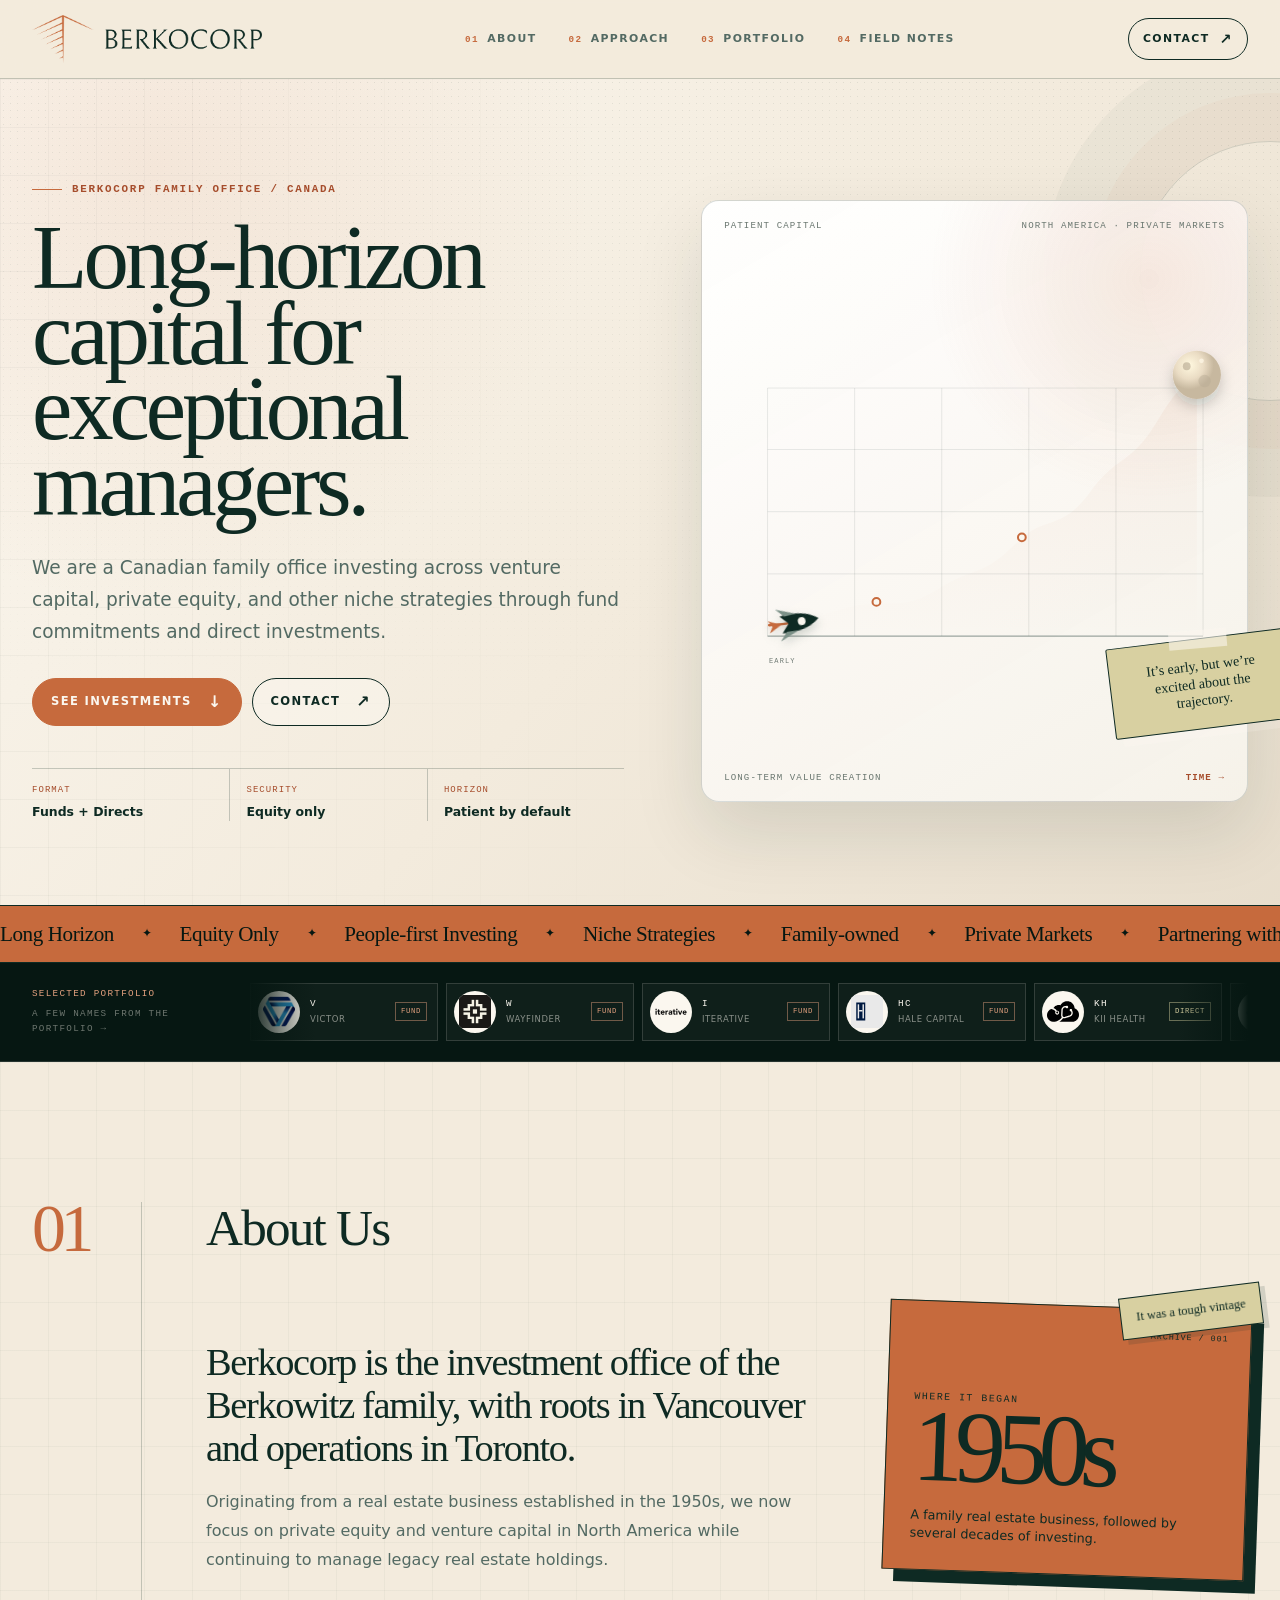
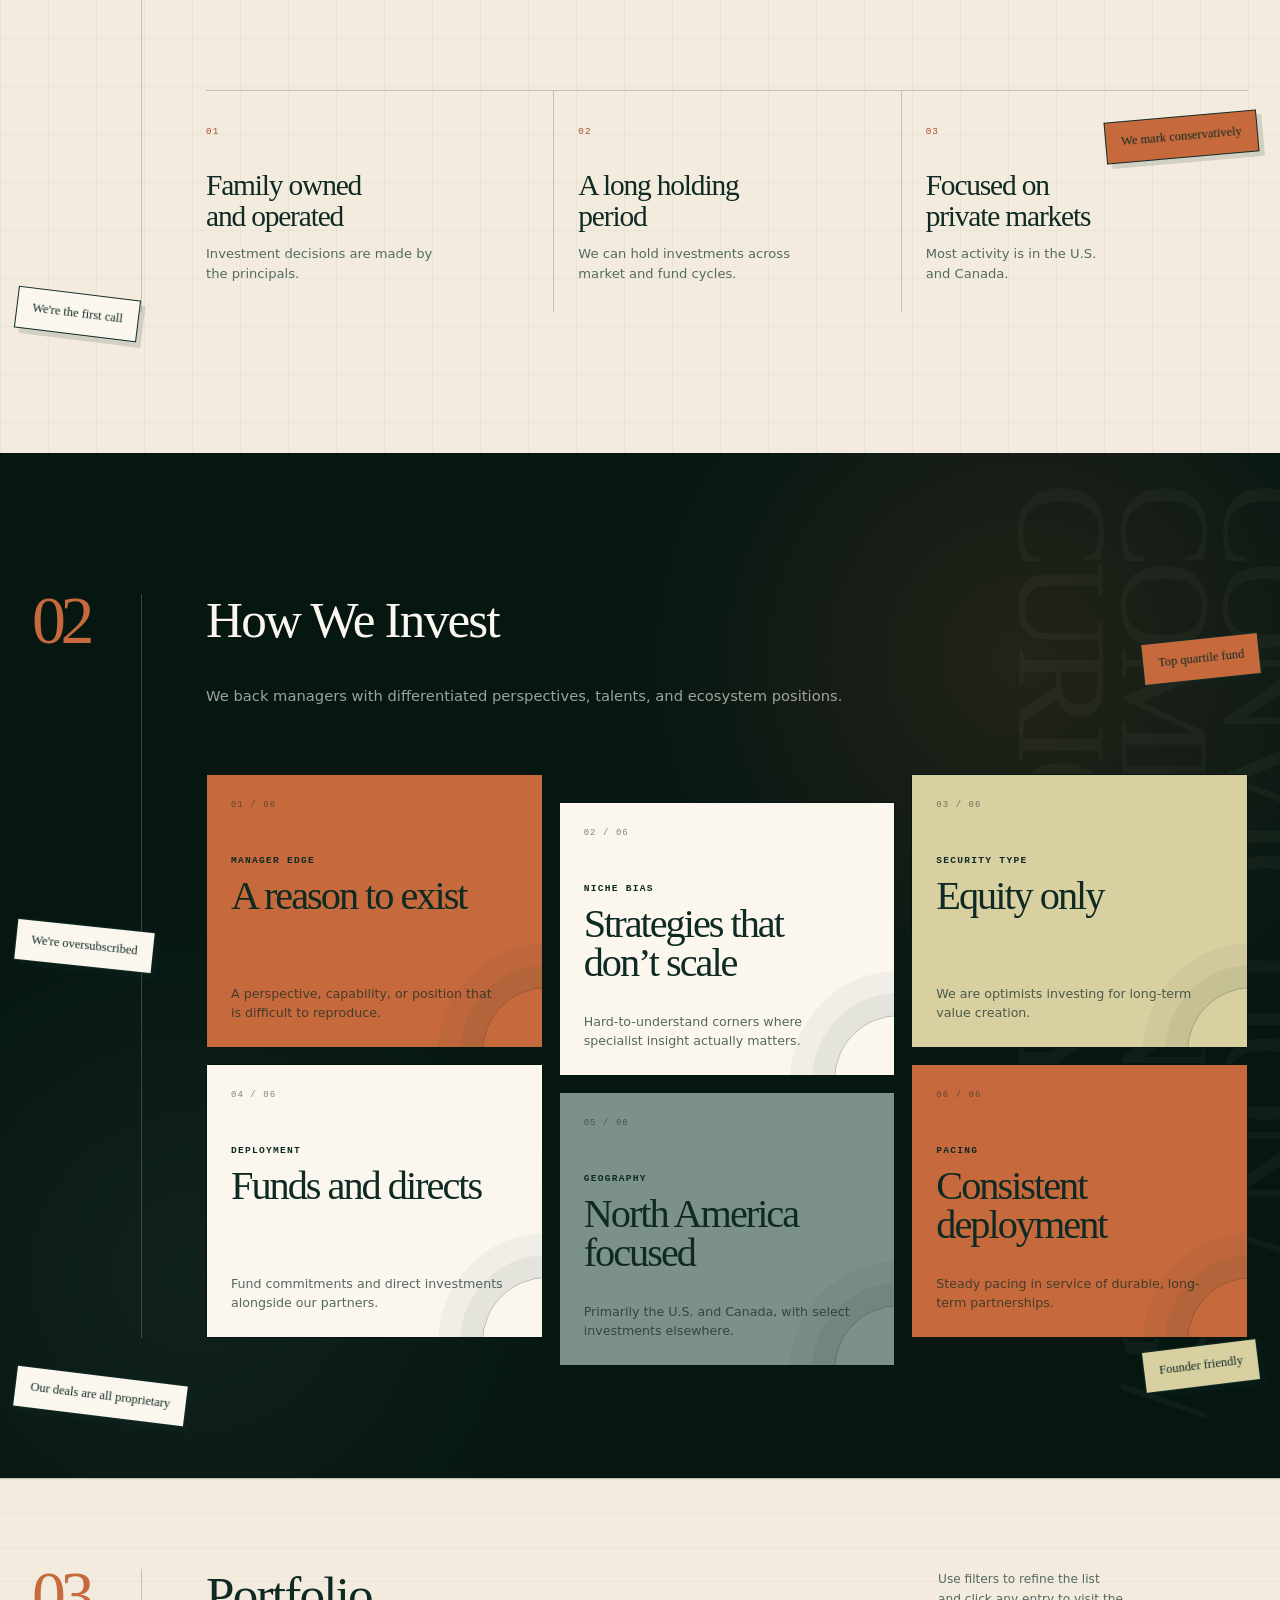
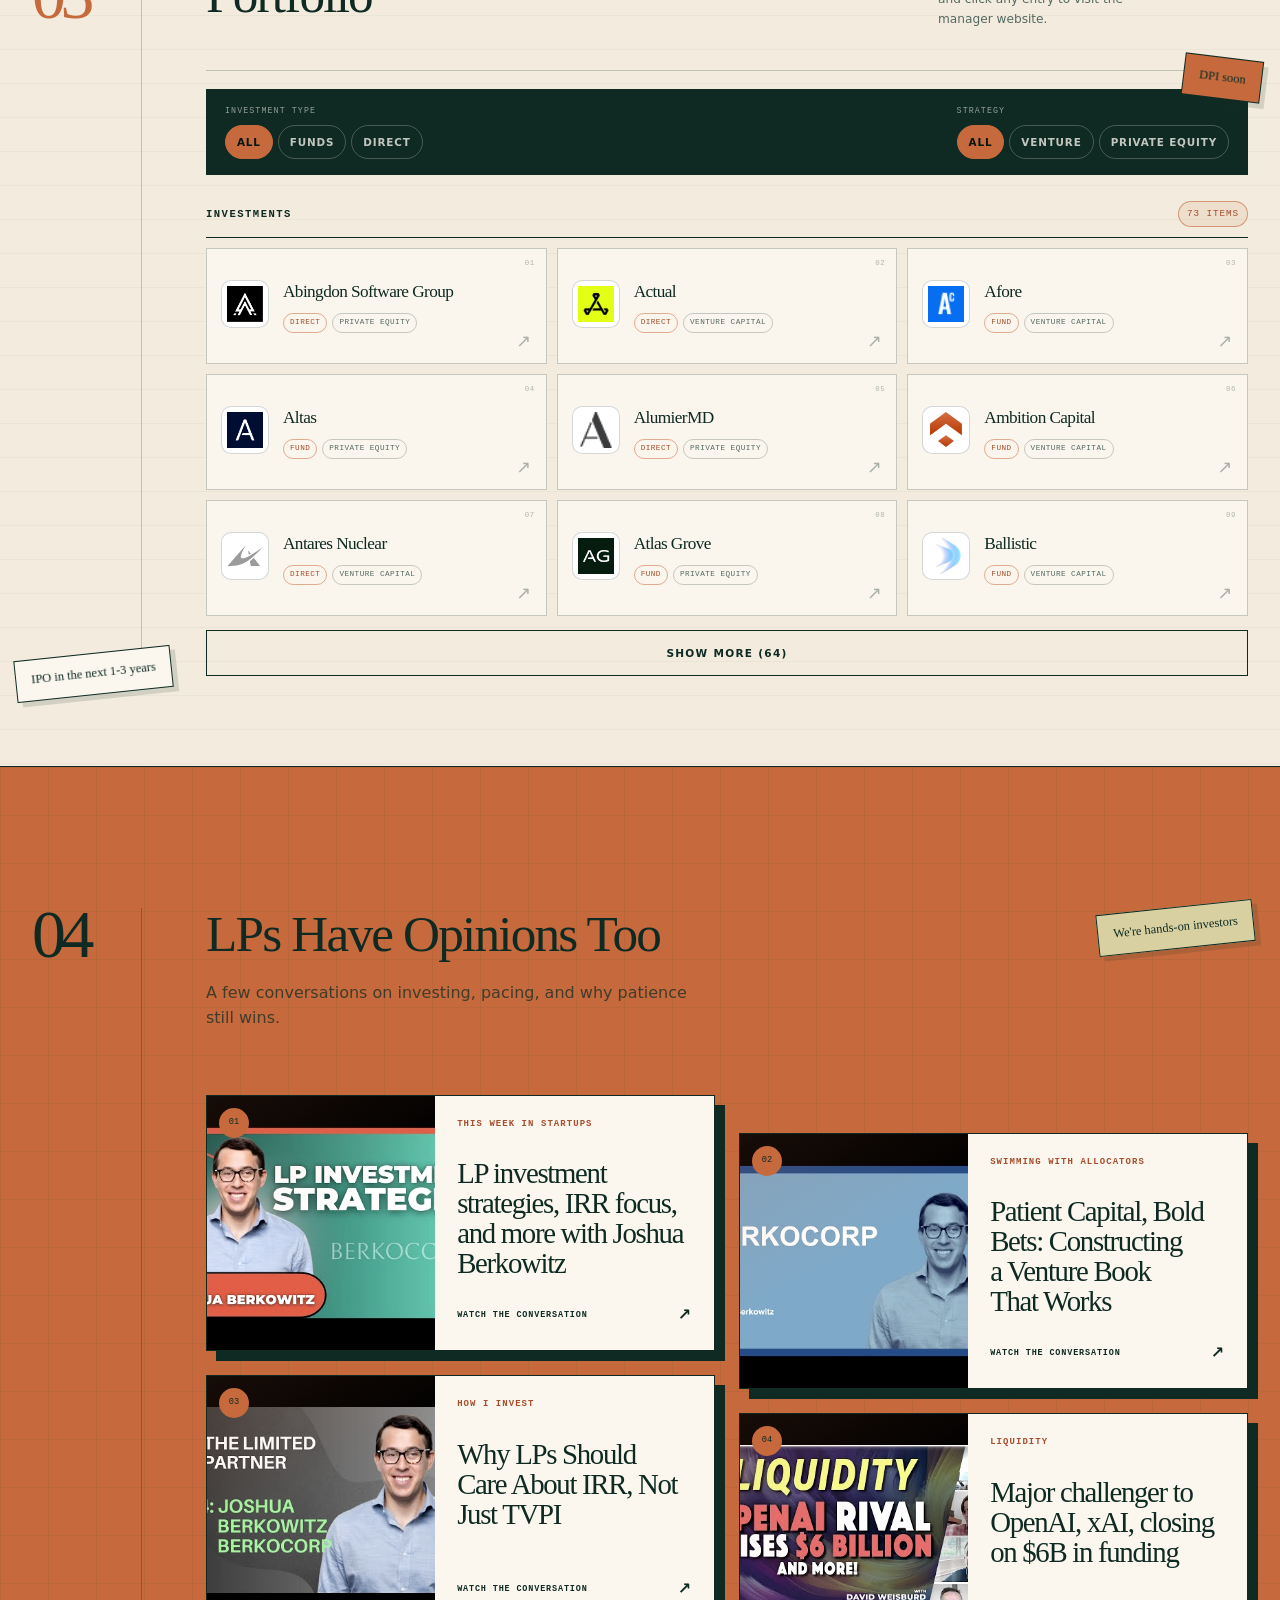
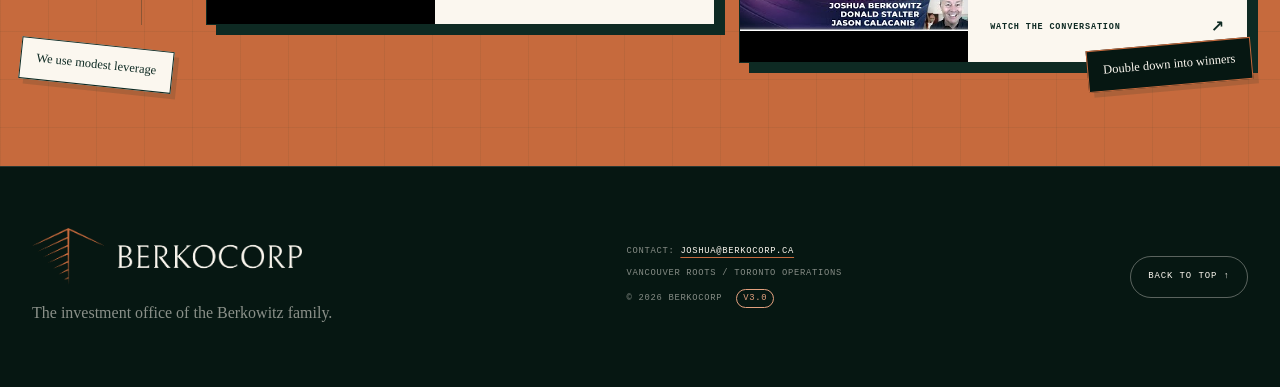
==== commit 05ca6cb9: "Add files via upload" ====
--- a/index.html
+++ b/index.html
@@ -402,6 +402,6 @@
       </article>
     </template>
 
-    <script src="./script.js?v=3.0.4"></script>
+    <script src="./script.js?v=3.0.6"></script>
   </body>
 </html>
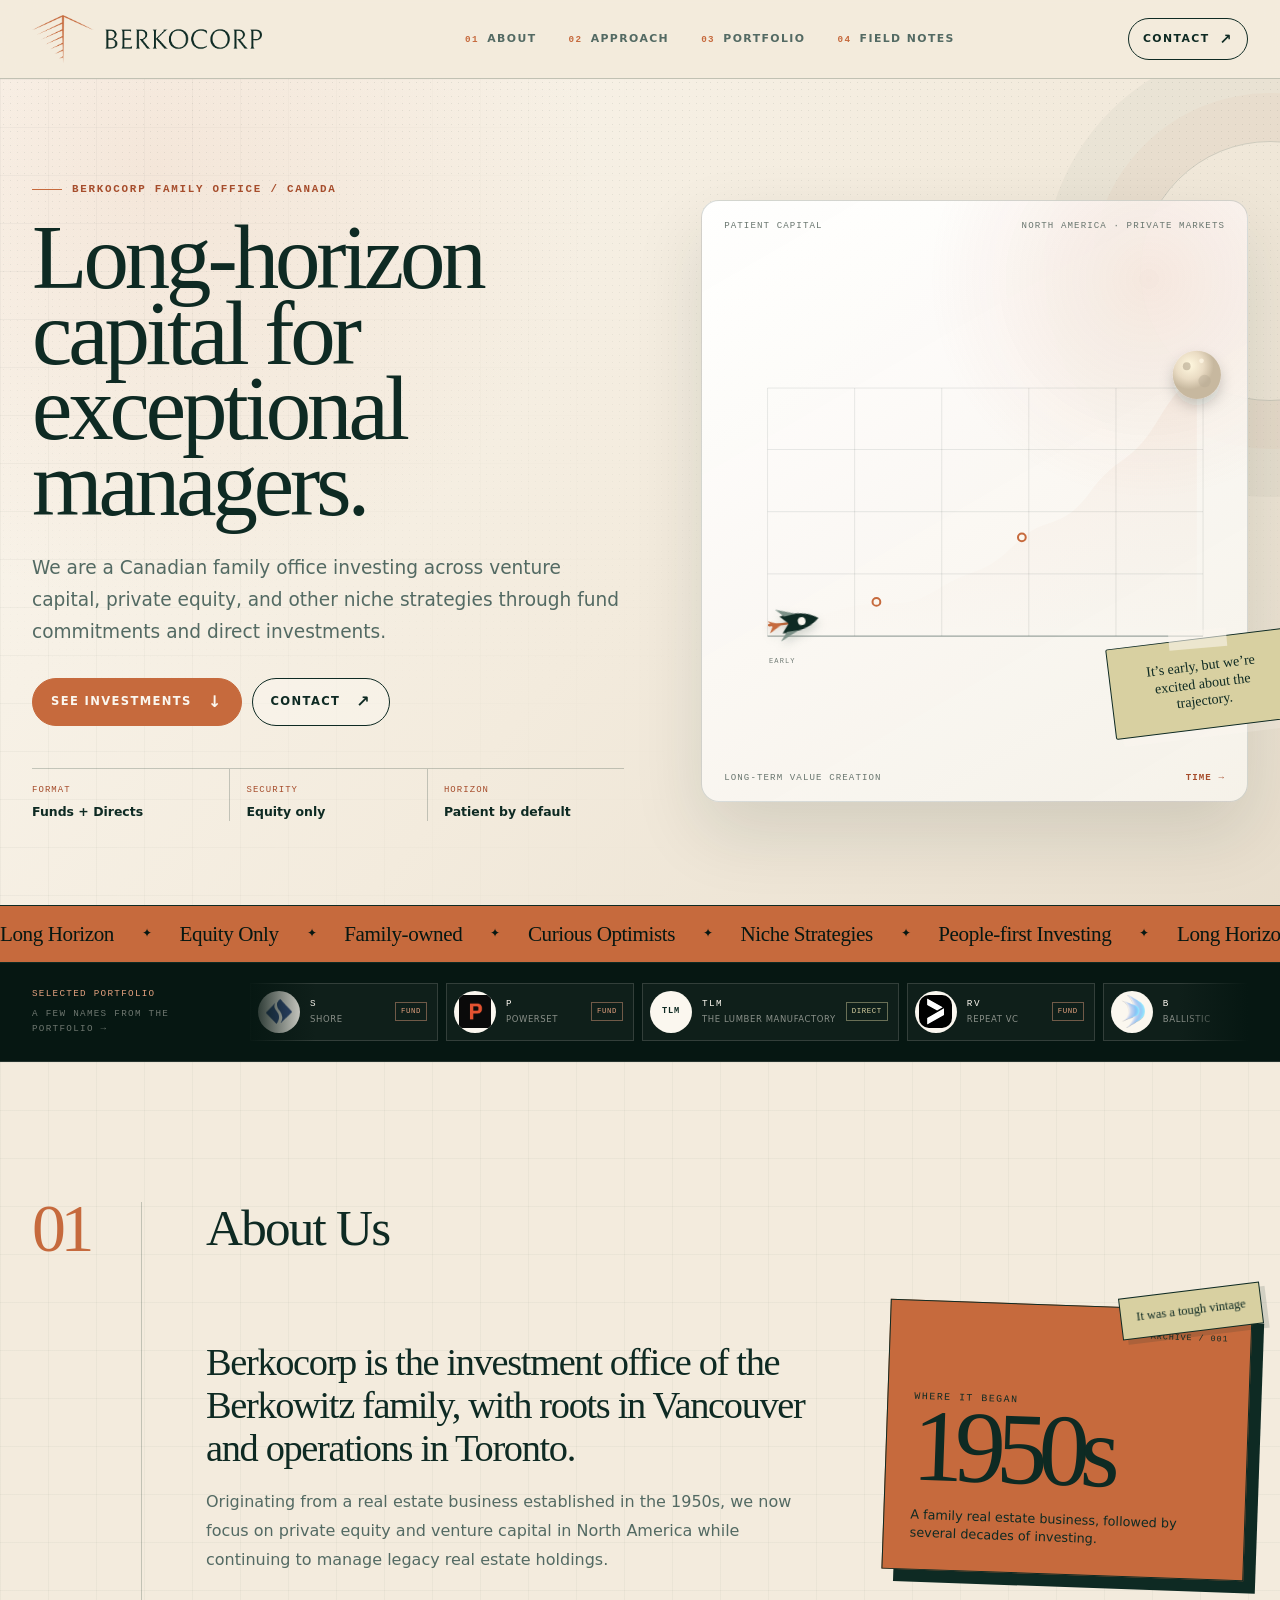
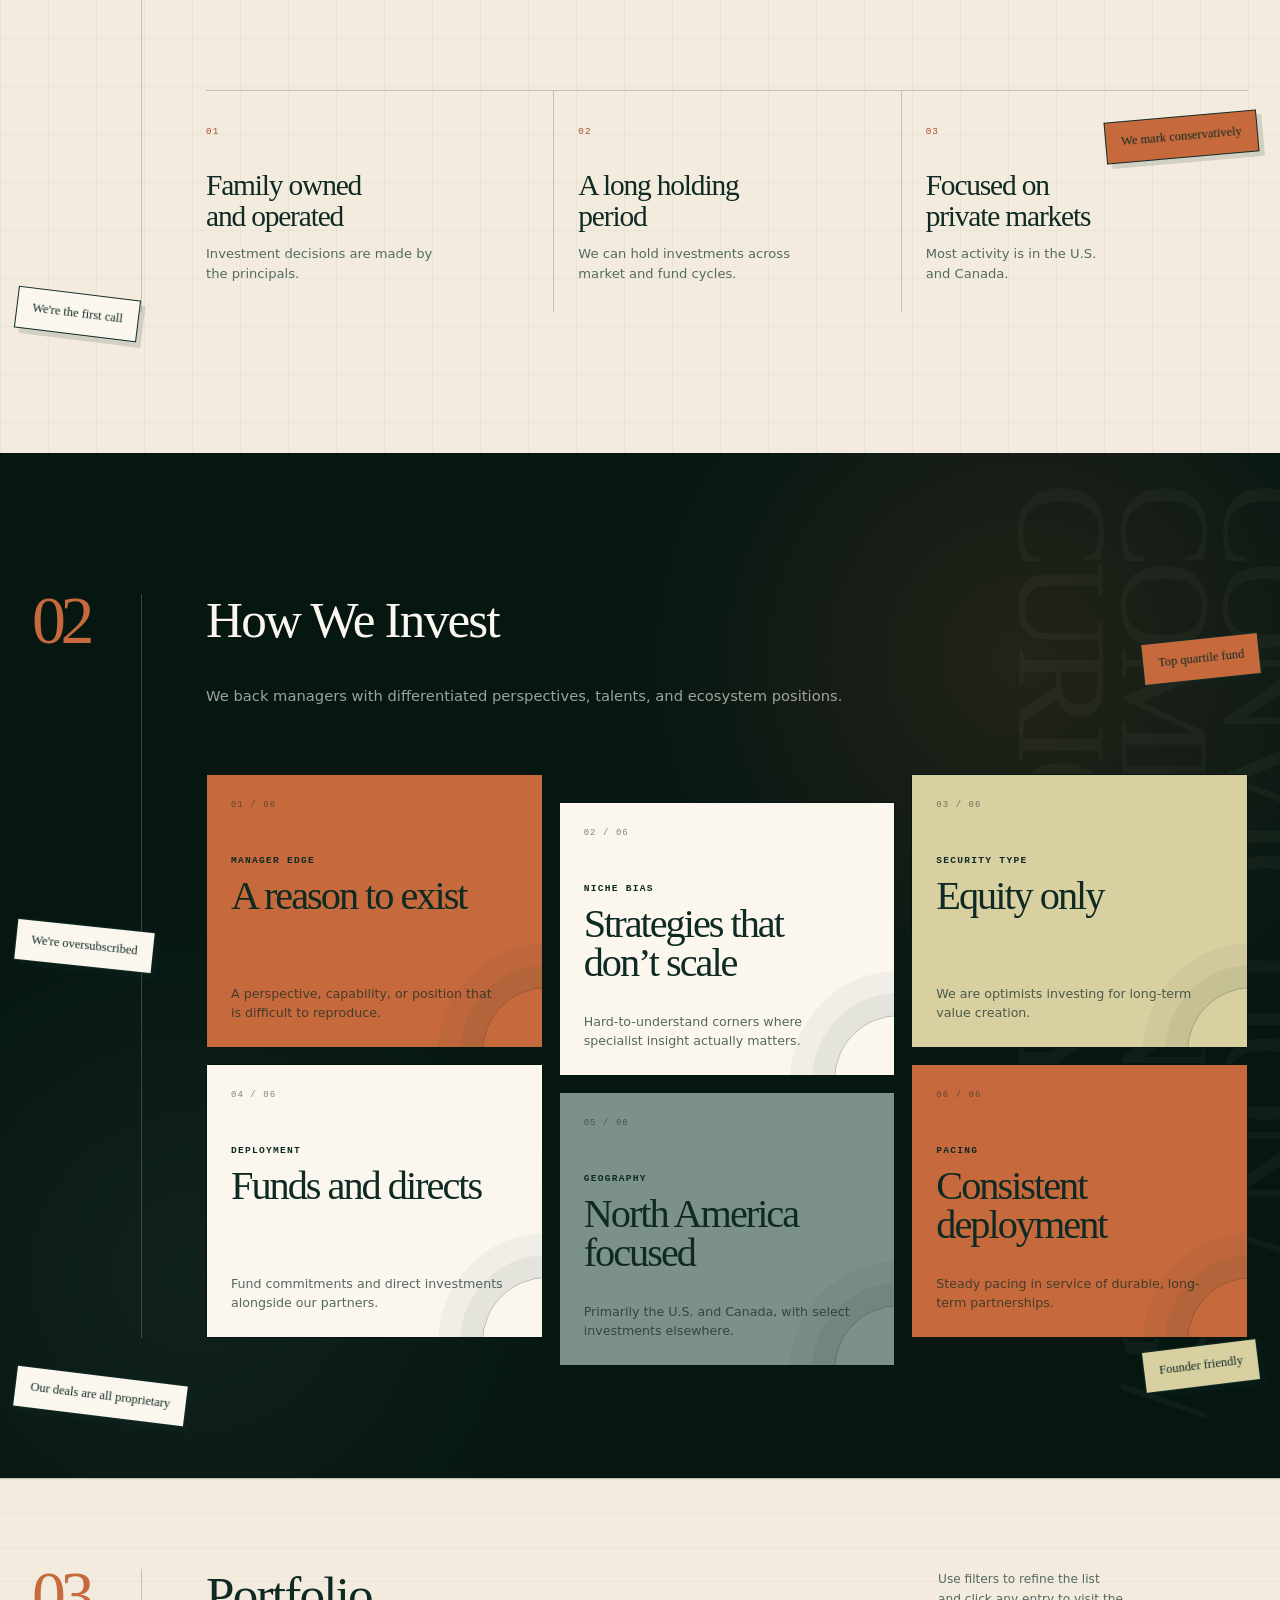
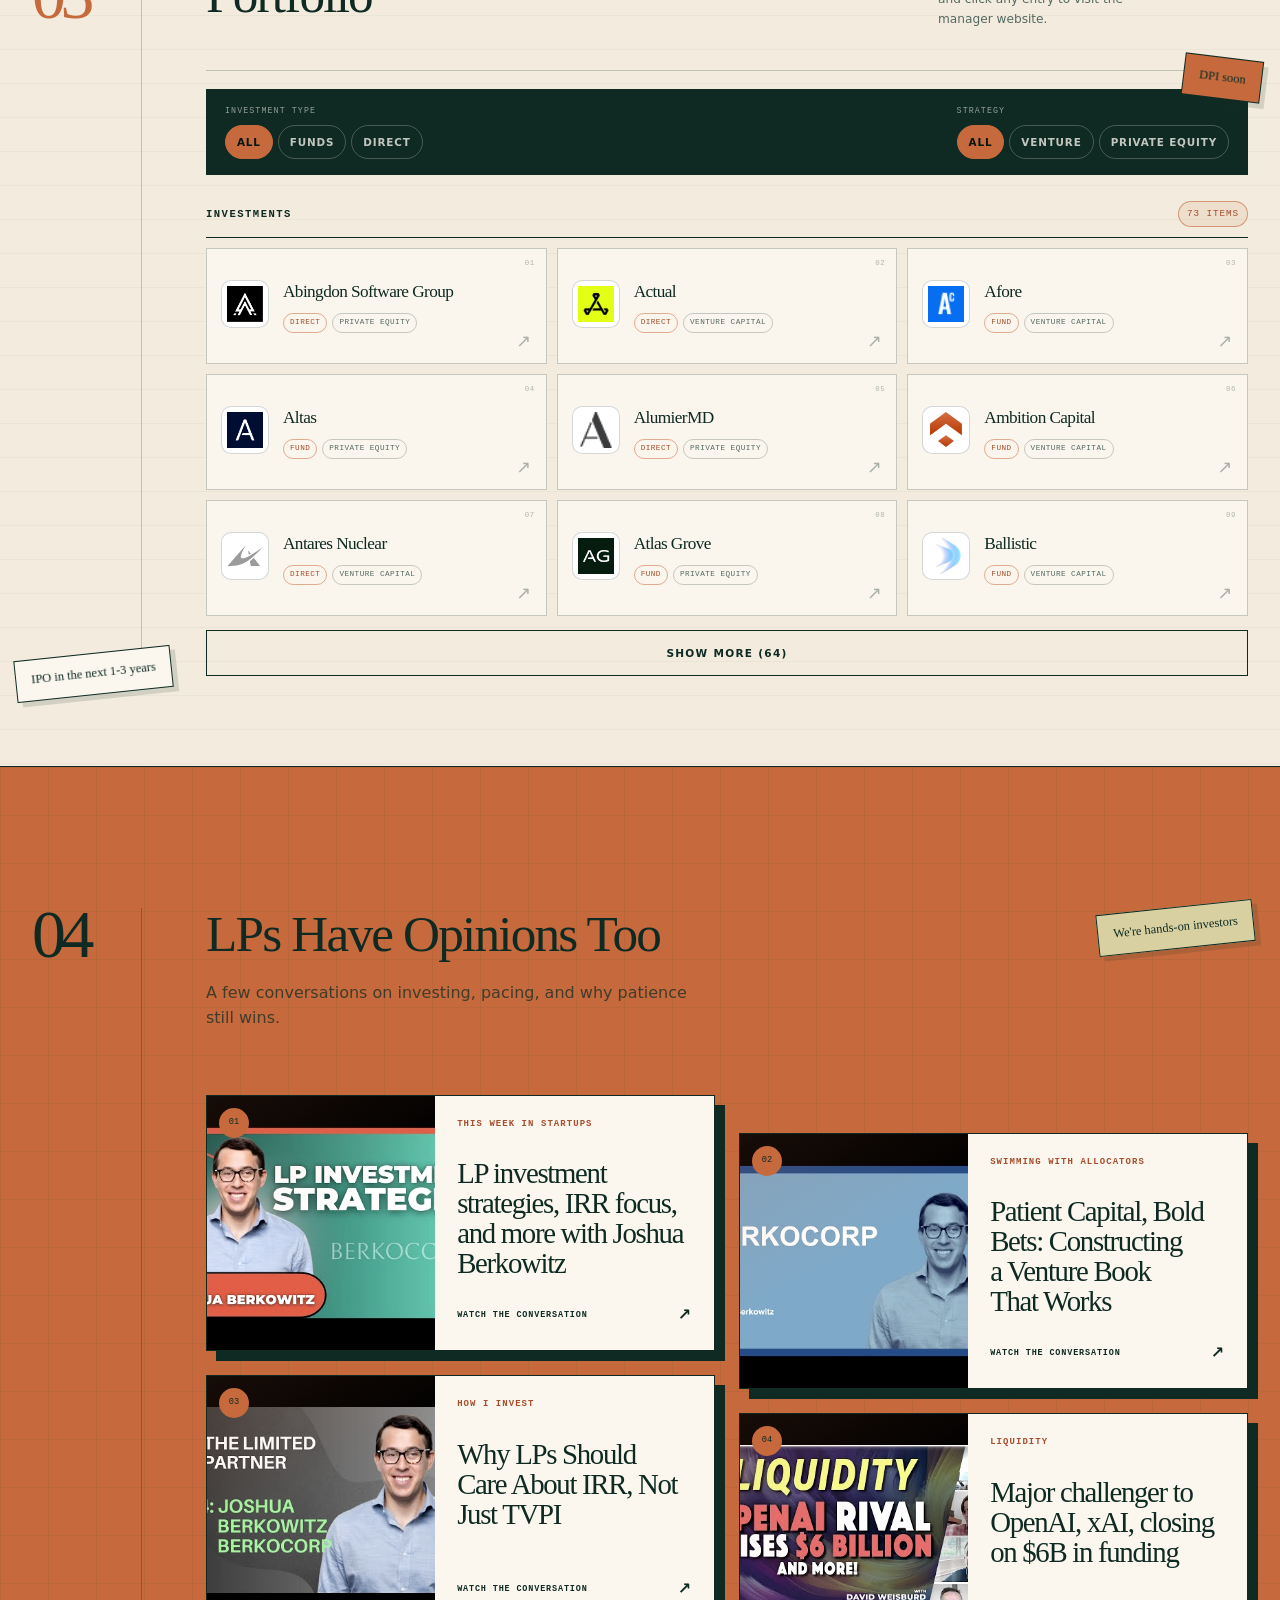
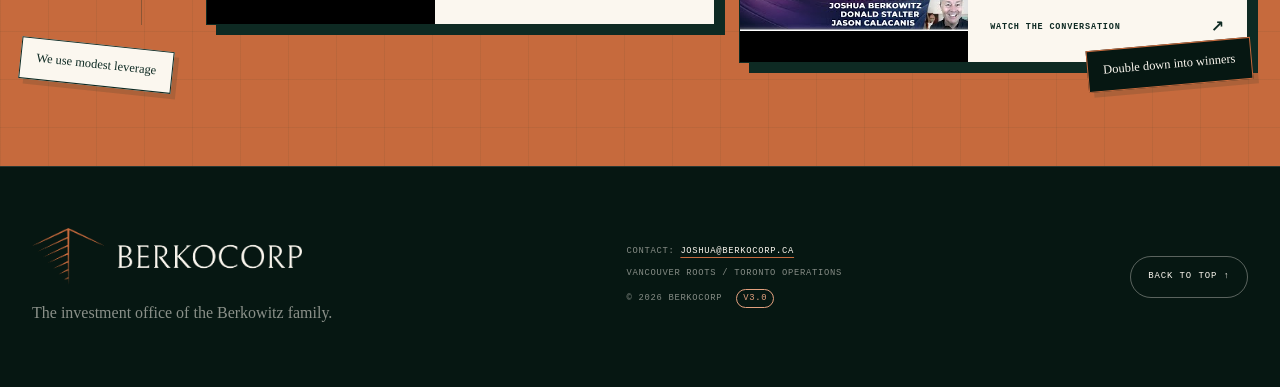
==== commit 0f559b29: "Add files via upload" ====
--- a/index.html
+++ b/index.html
@@ -139,8 +139,8 @@
         </div>
         <div class="hero-marquee" aria-hidden="true">
           <div>
-            <span>Long Horizon</span><i>✦</i><span>Equity Only</span><i>✦</i><span>People-first Investing</span><i>✦</i><span>Niche Strategies</span><i>✦</i><span>Family-owned</span><i>✦</i><span>Private Markets</span><i>✦</i><span>Partnering with Exceptional People</span><i>✦</i>
-            <span>Long Horizon</span><i>✦</i><span>Equity Only</span><i>✦</i><span>People-first Investing</span><i>✦</i><span>Niche Strategies</span><i>✦</i><span>Family-owned</span><i>✦</i><span>Private Markets</span><i>✦</i><span>Partnering with Exceptional People</span><i>✦</i>
+            <span>Long Horizon</span><i>✦</i><span>Equity Only</span><i>✦</i><span>Family-owned</span><i>✦</i><span>Curious Optimists</span><i>✦</i><span>Niche Strategies</span><i>✦</i><span>People-first Investing</span><i>✦</i>
+            <span>Long Horizon</span><i>✦</i><span>Equity Only</span><i>✦</i><span>Family-owned</span><i>✦</i><span>Curious Optimists</span><i>✦</i><span>Niche Strategies</span><i>✦</i><span>People-first Investing</span><i>✦</i>
           </div>
         </div>
       </section>
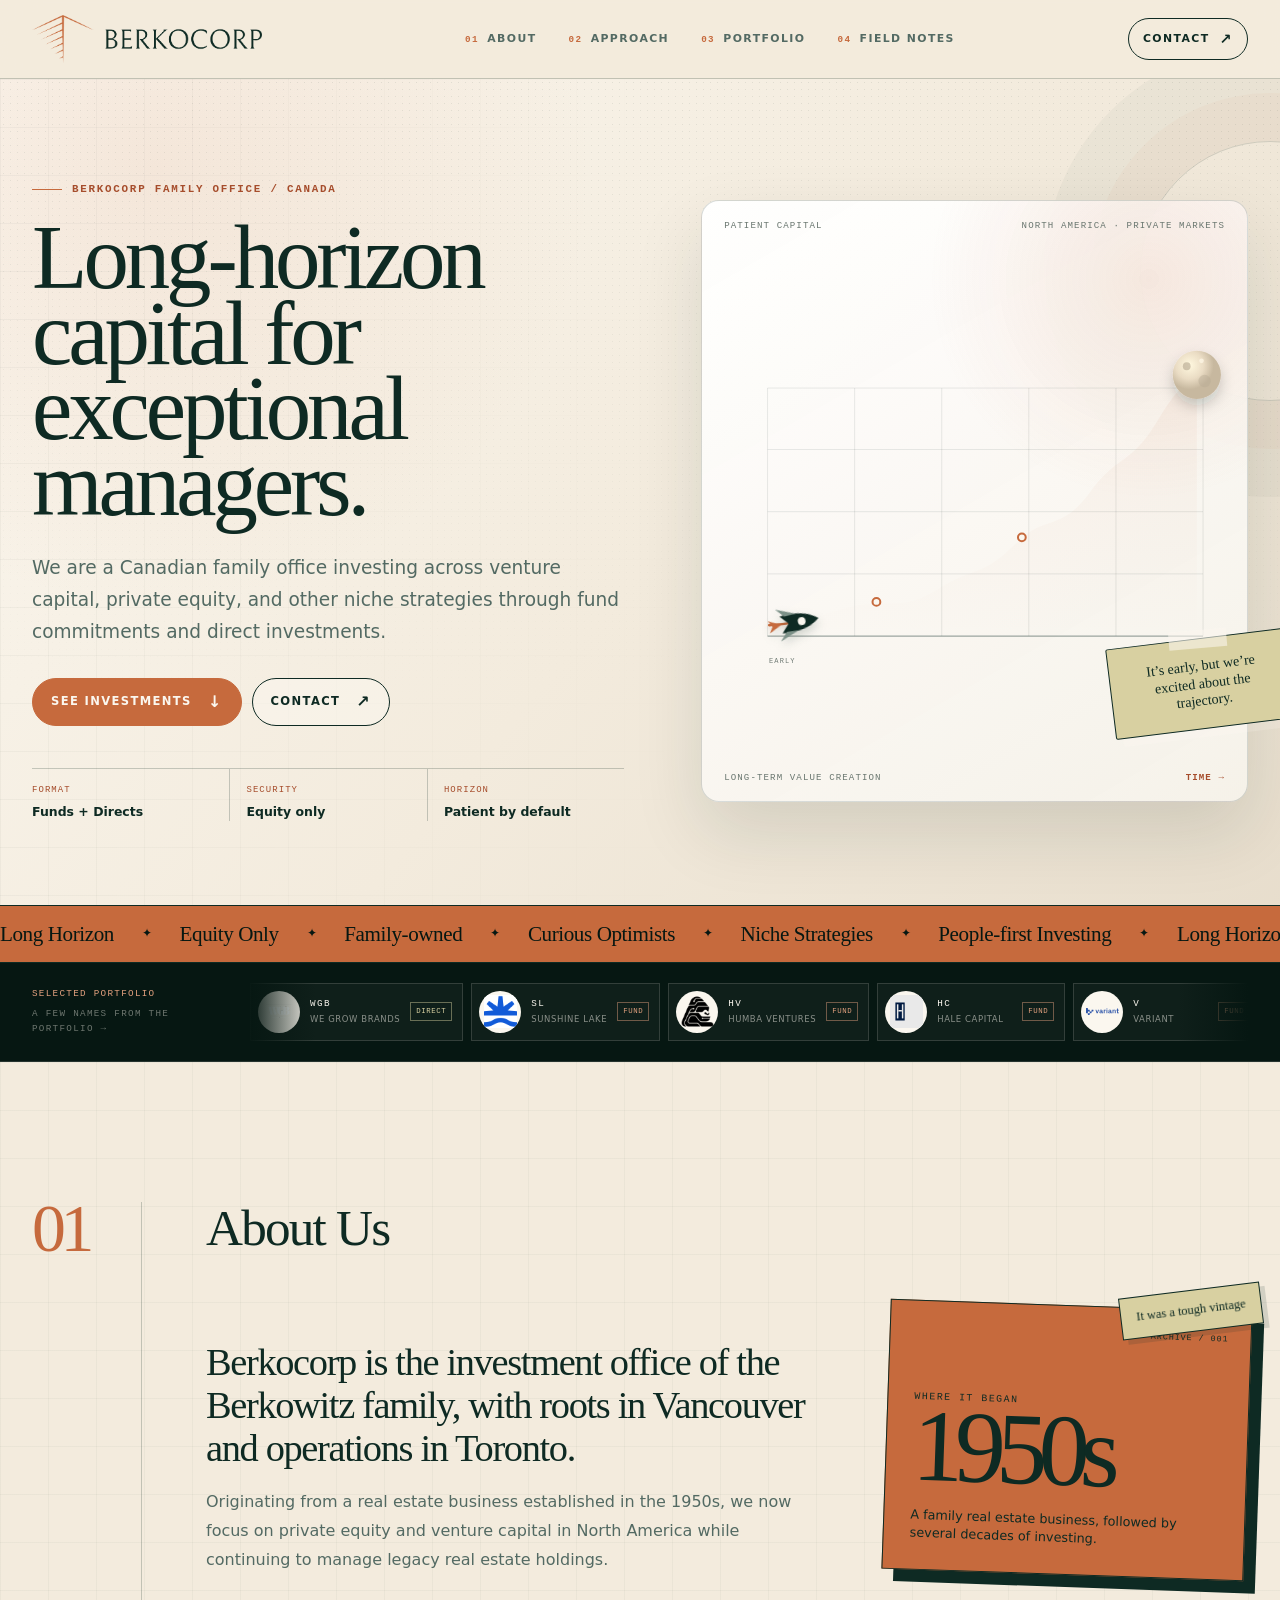
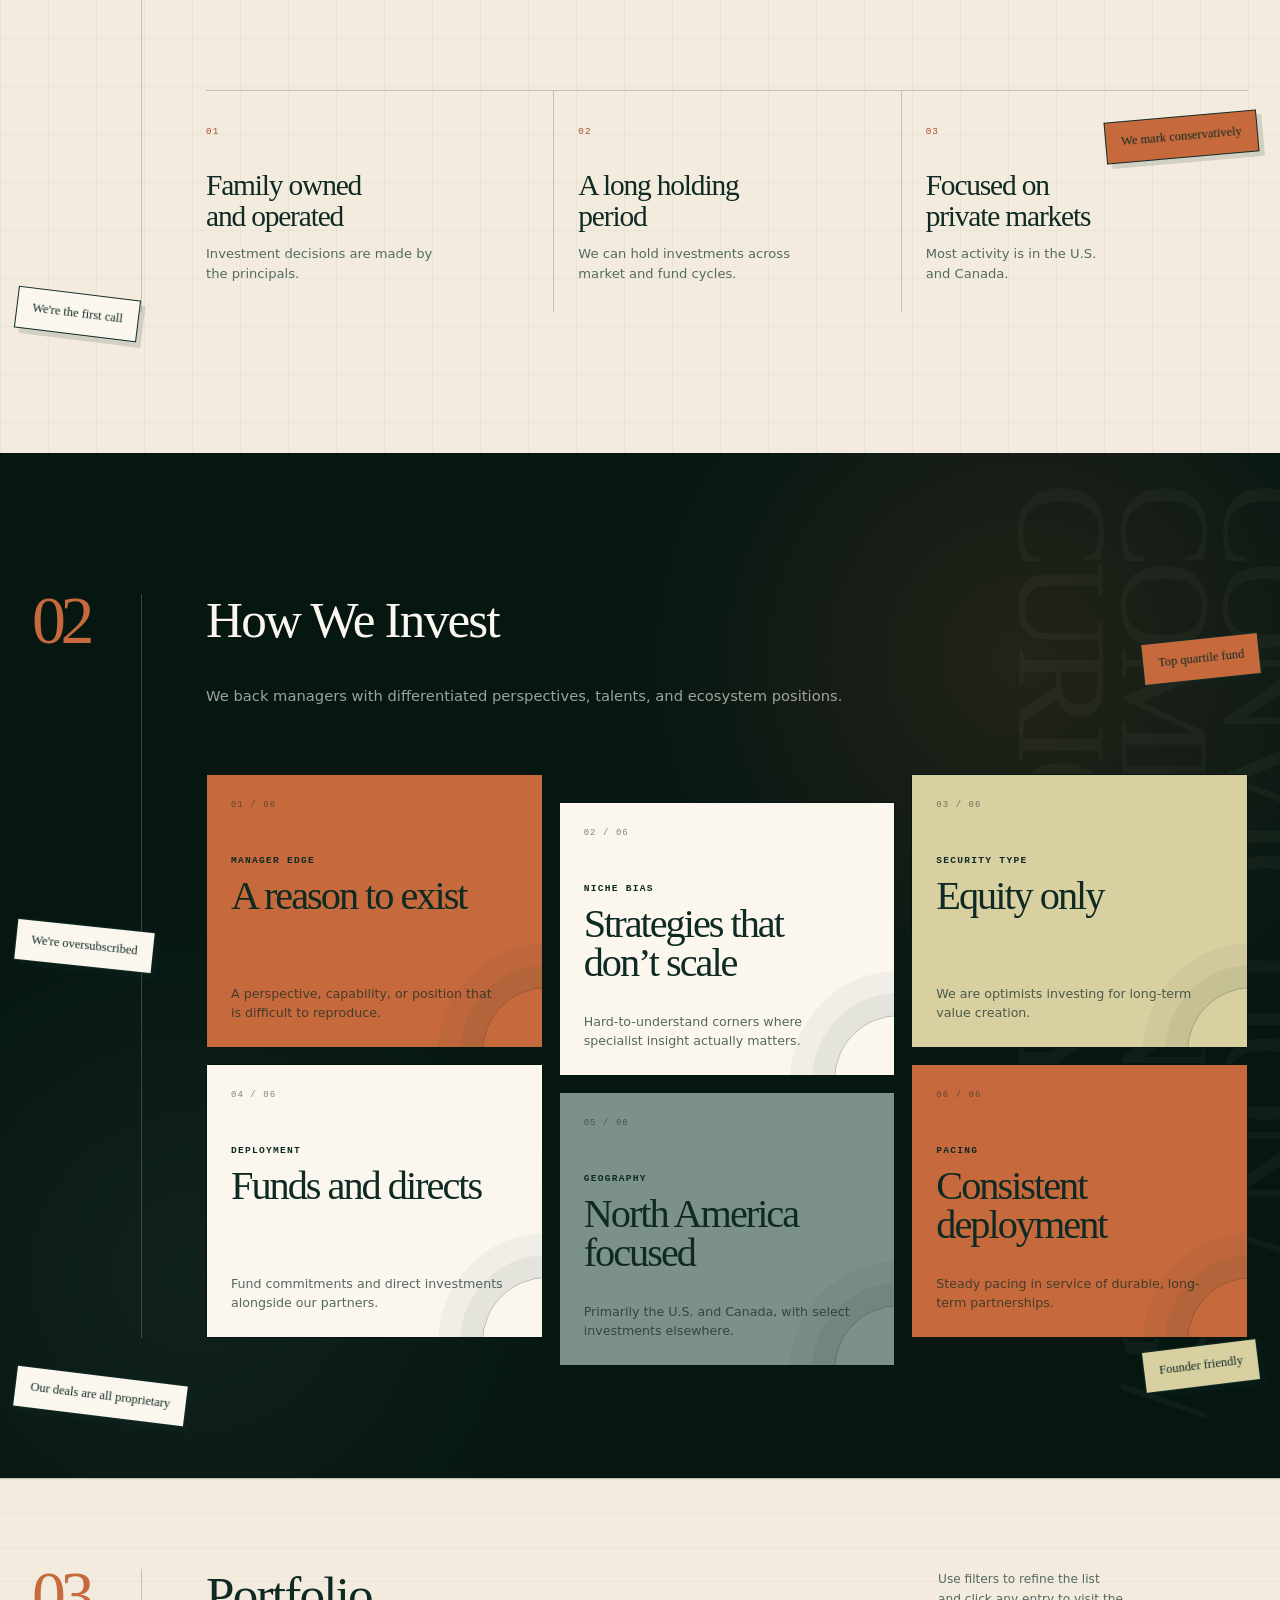
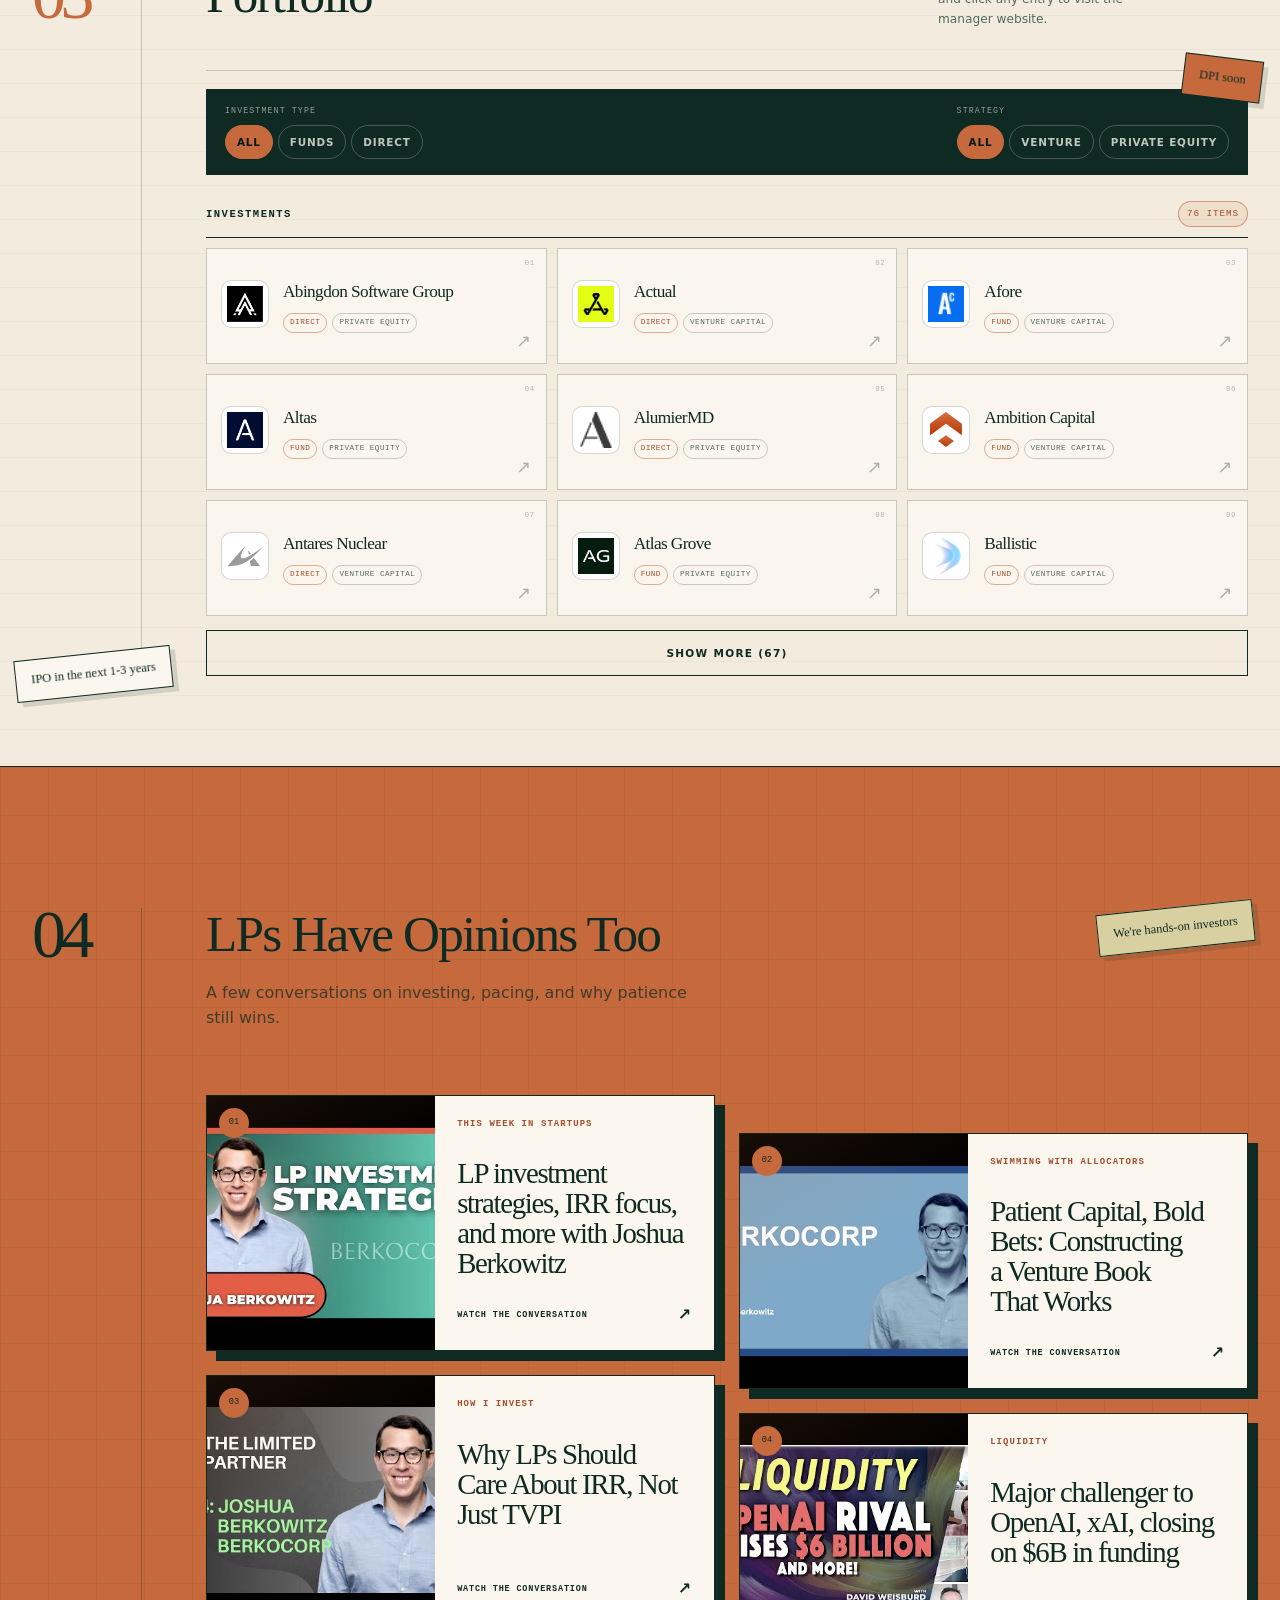
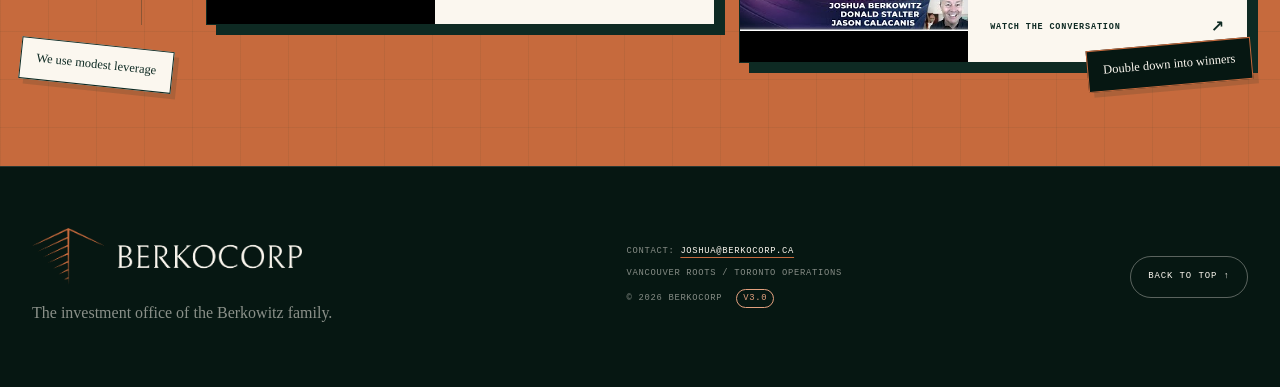
==== commit cd18d029: "Publish Berkocorp website v2.5 Replace the active site files while preserving the www.berkocorp.ca c" ====
--- a/index.html
+++ b/index.html
@@ -402,6 +402,6 @@
       </article>
     </template>
 
-    <script src="./script.js?v=3.0.6"></script>
+    <script src="./script.js?v=3.0.8"></script>
   </body>
 </html>
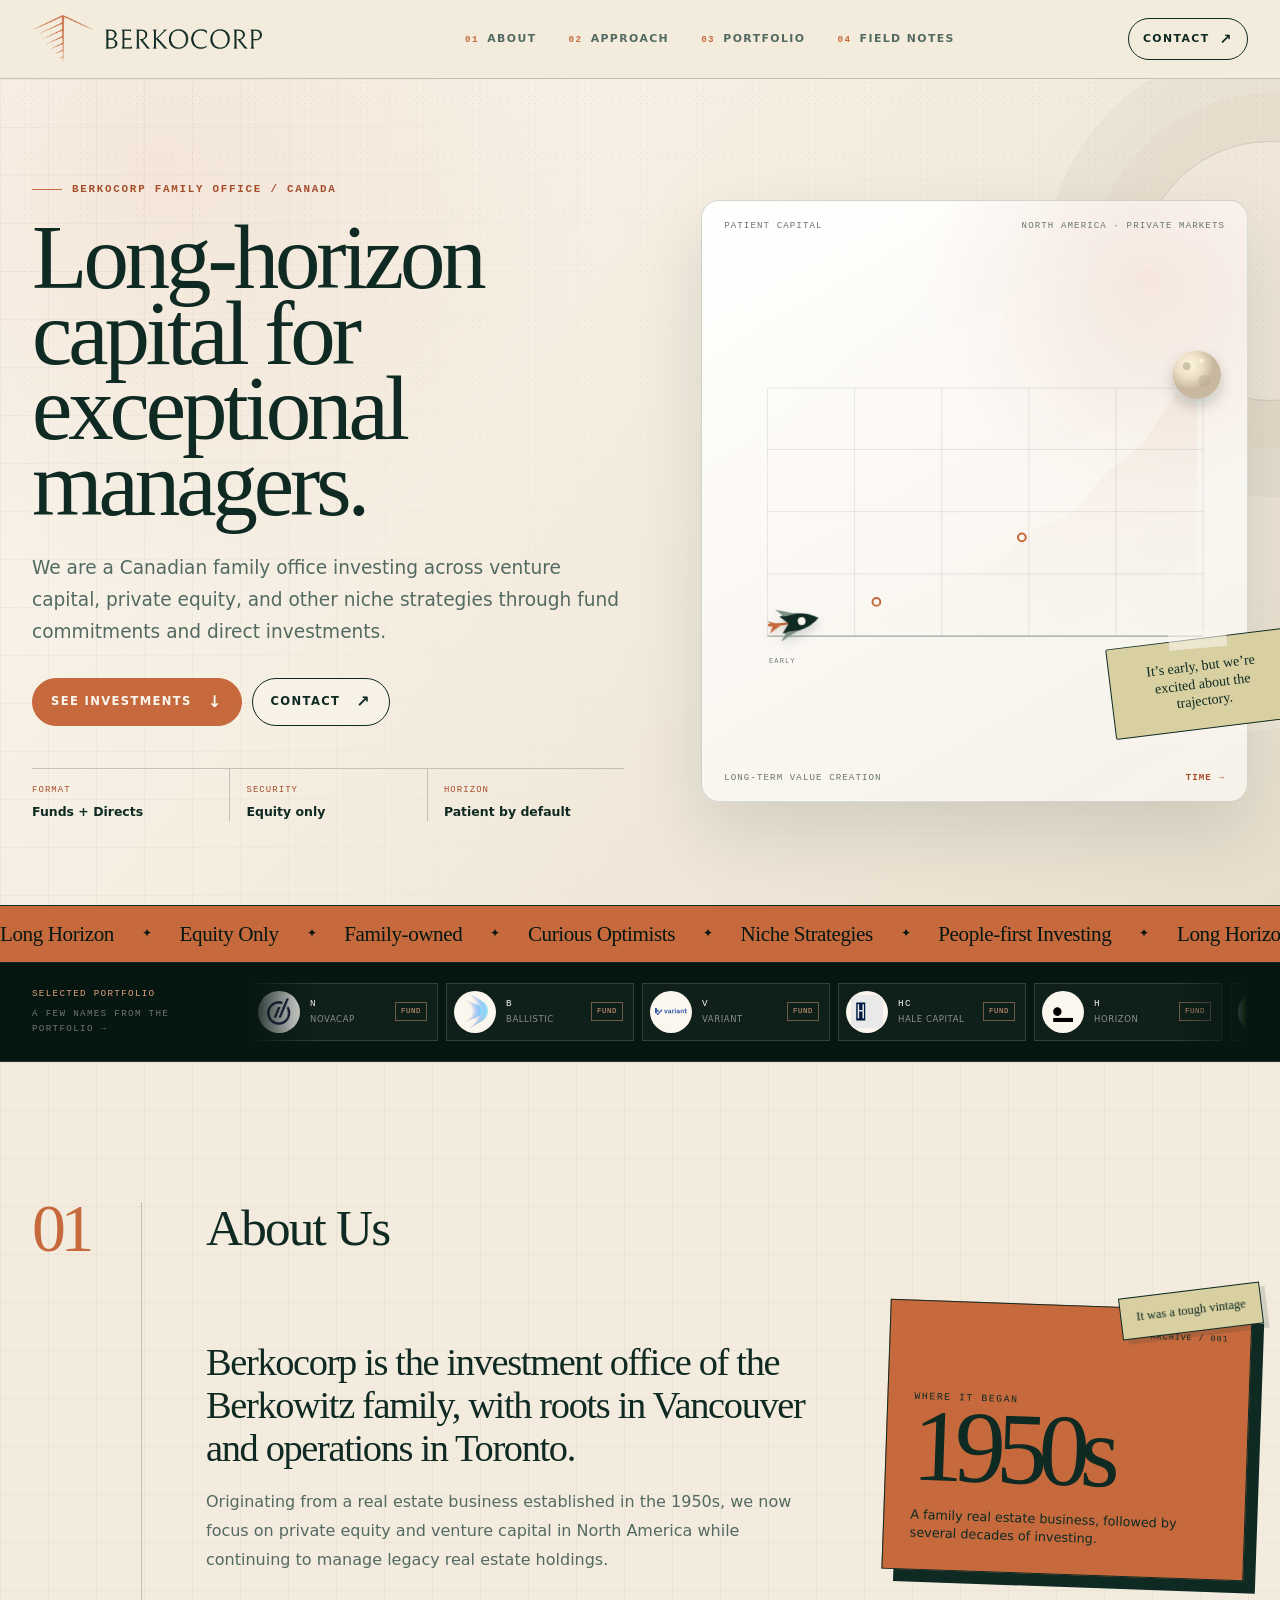
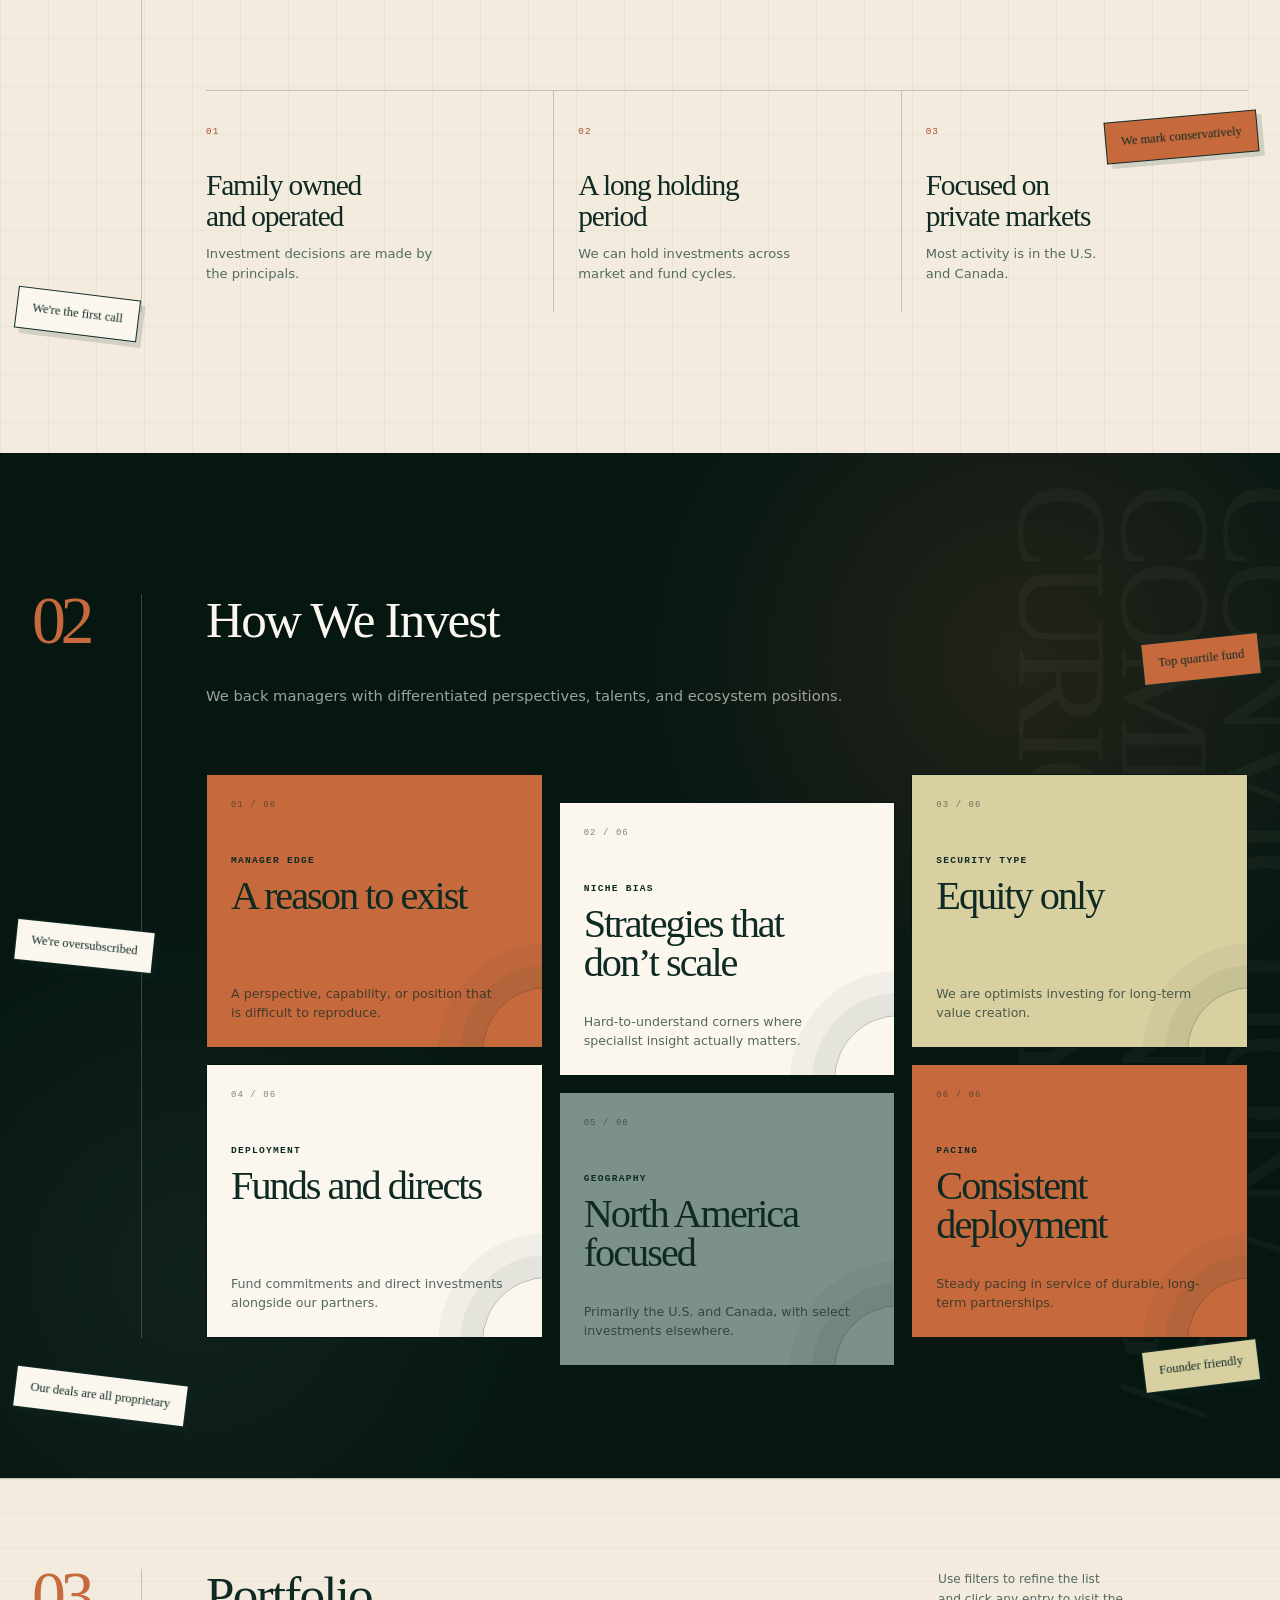
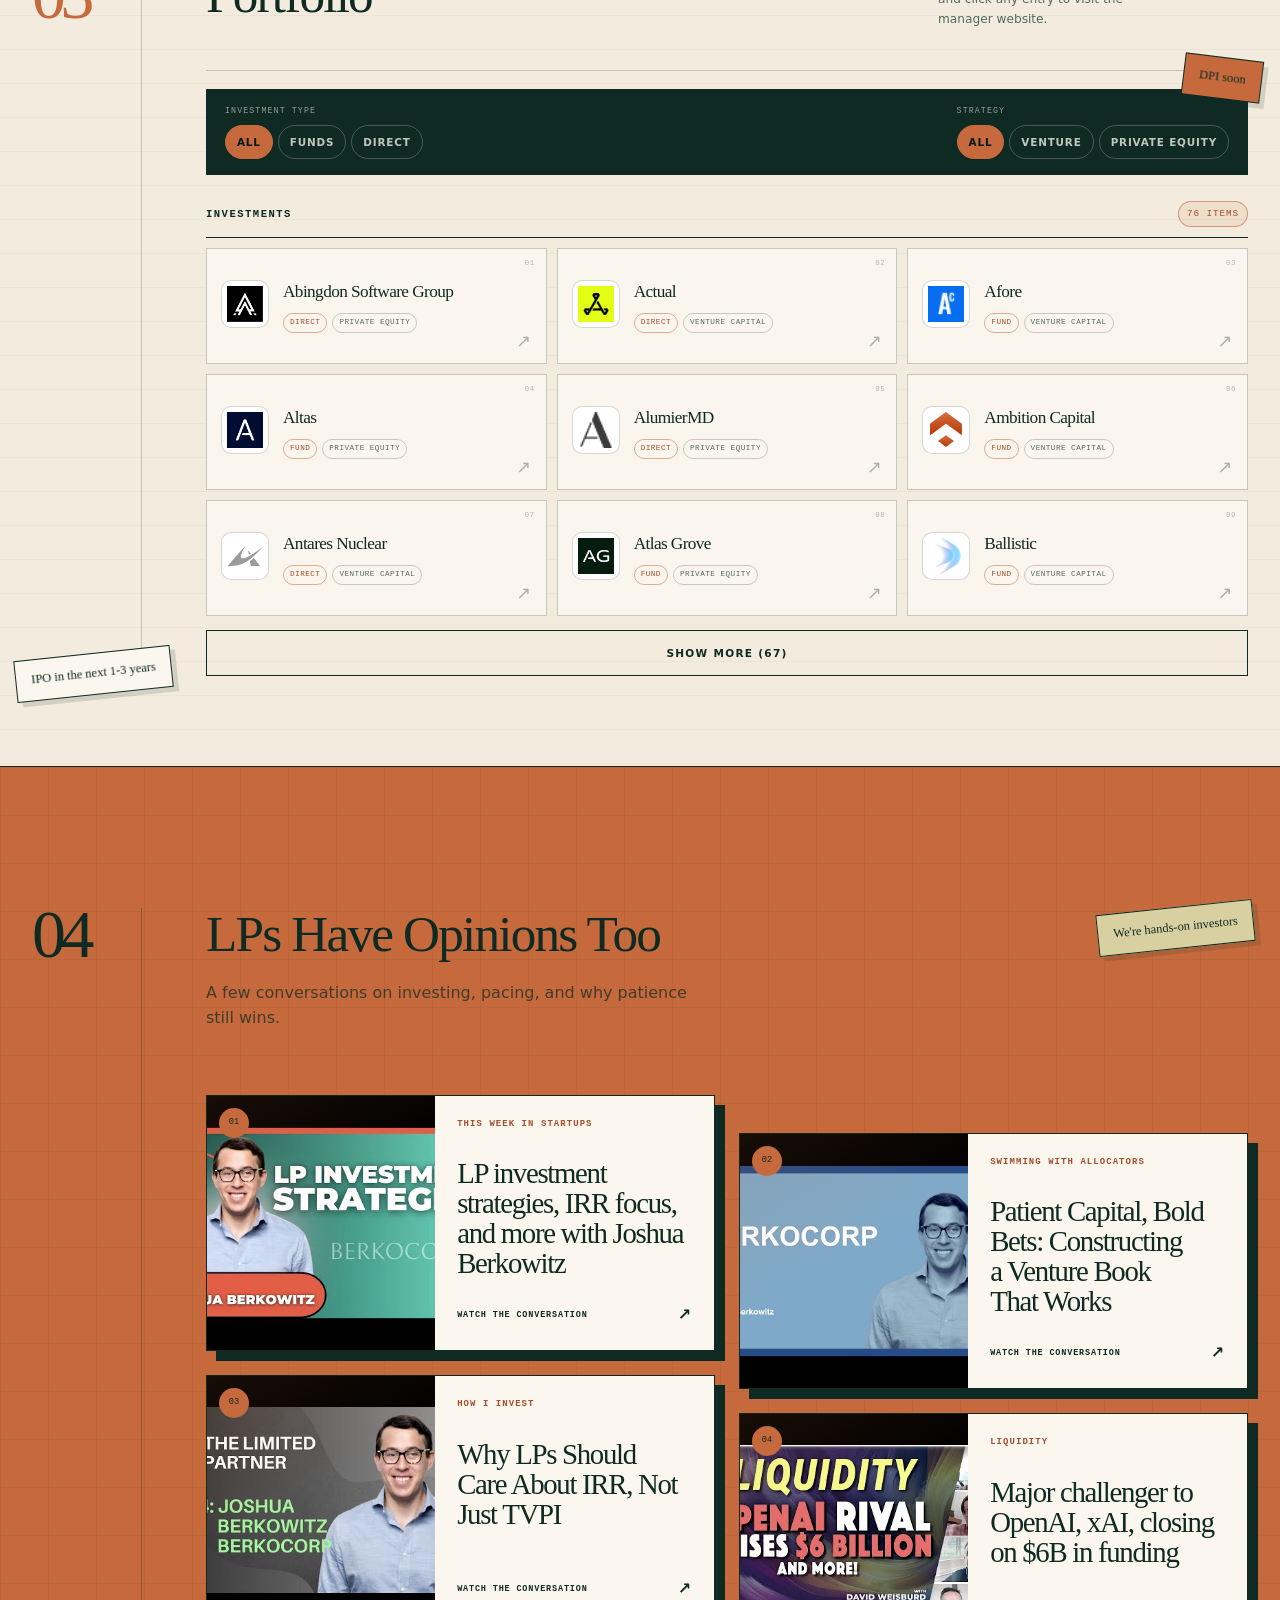
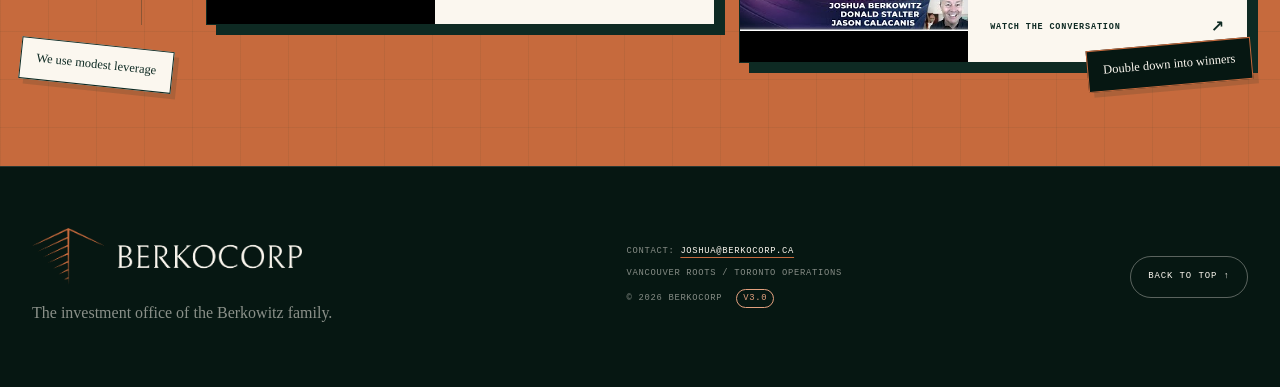
==== commit 0f633a7e: "Add TLM portfolio logo Connect The Lumber Manufactory to its official logo mark and refresh the site" ====
--- a/index.html
+++ b/index.html
@@ -402,6 +402,6 @@
       </article>
     </template>
 
-    <script src="./script.js?v=3.0.8"></script>
+    <script src="./script.js?v=3.0.9"></script>
   </body>
 </html>
